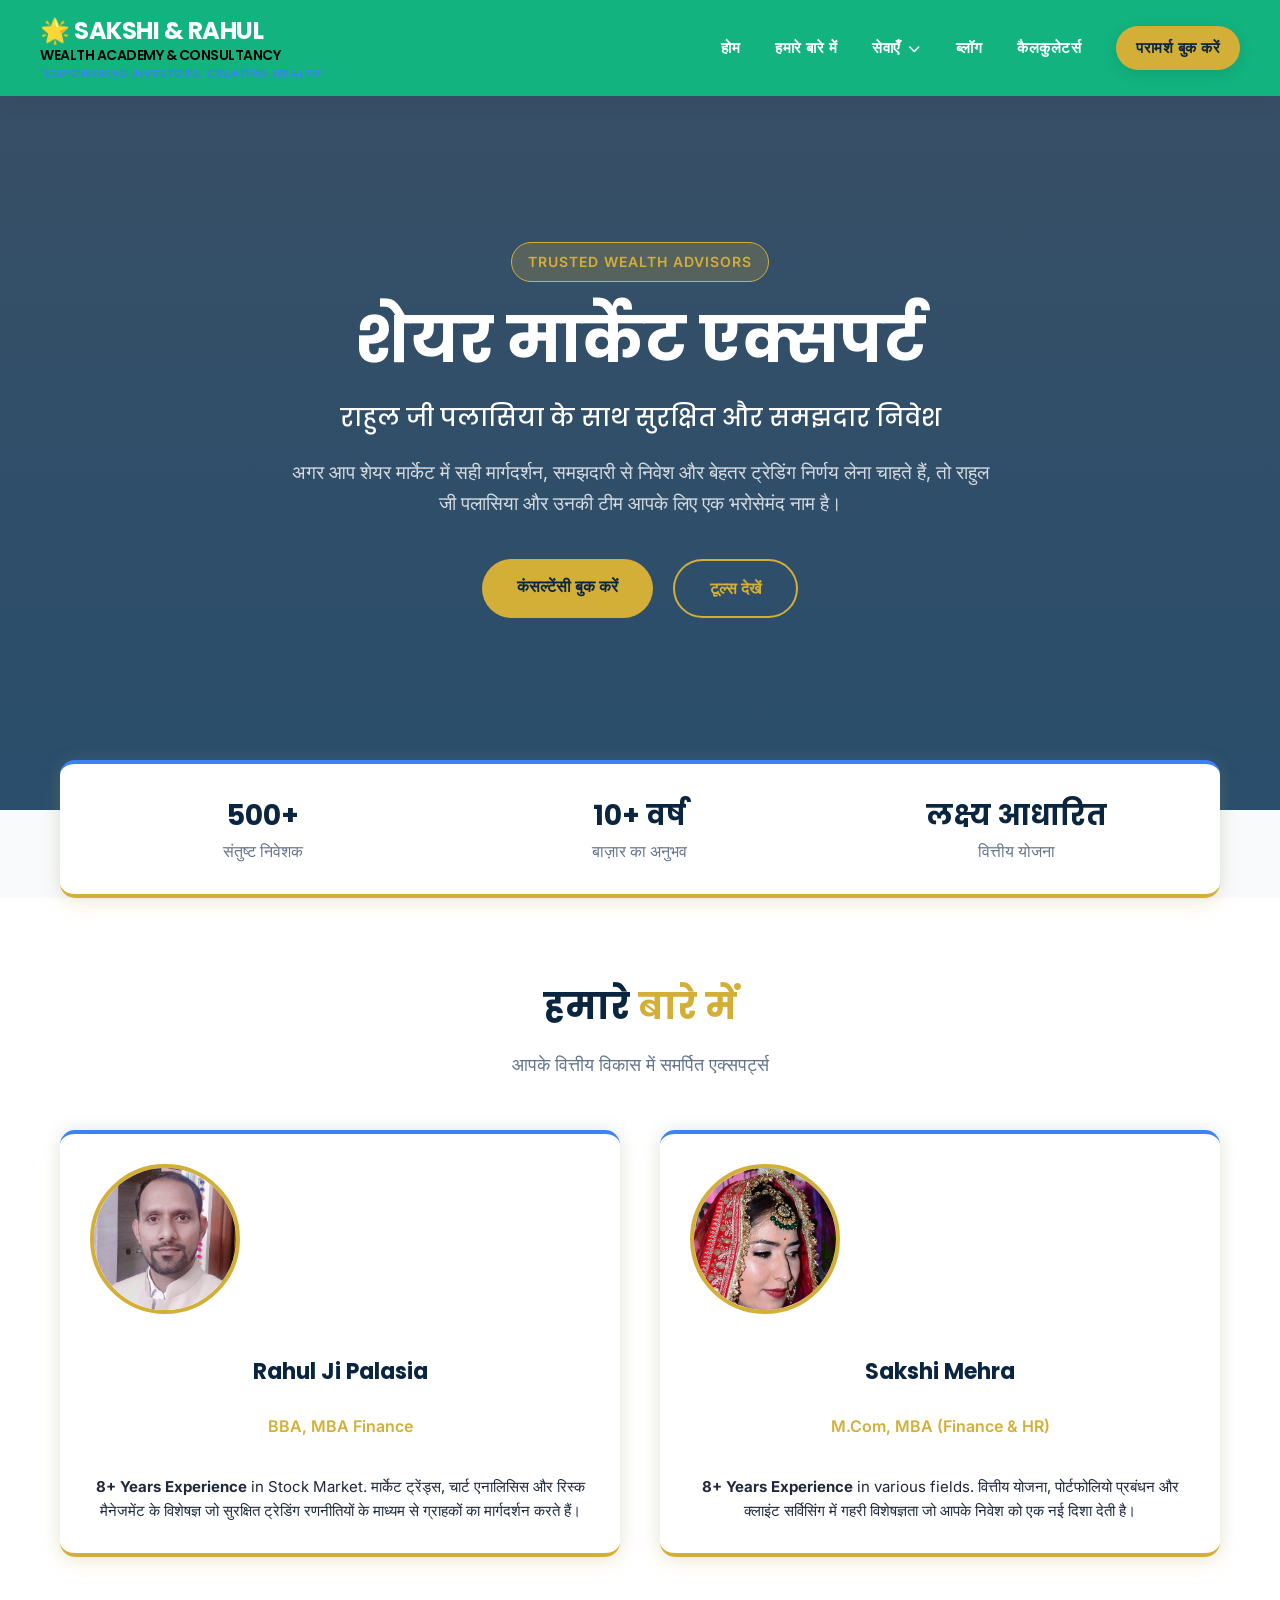
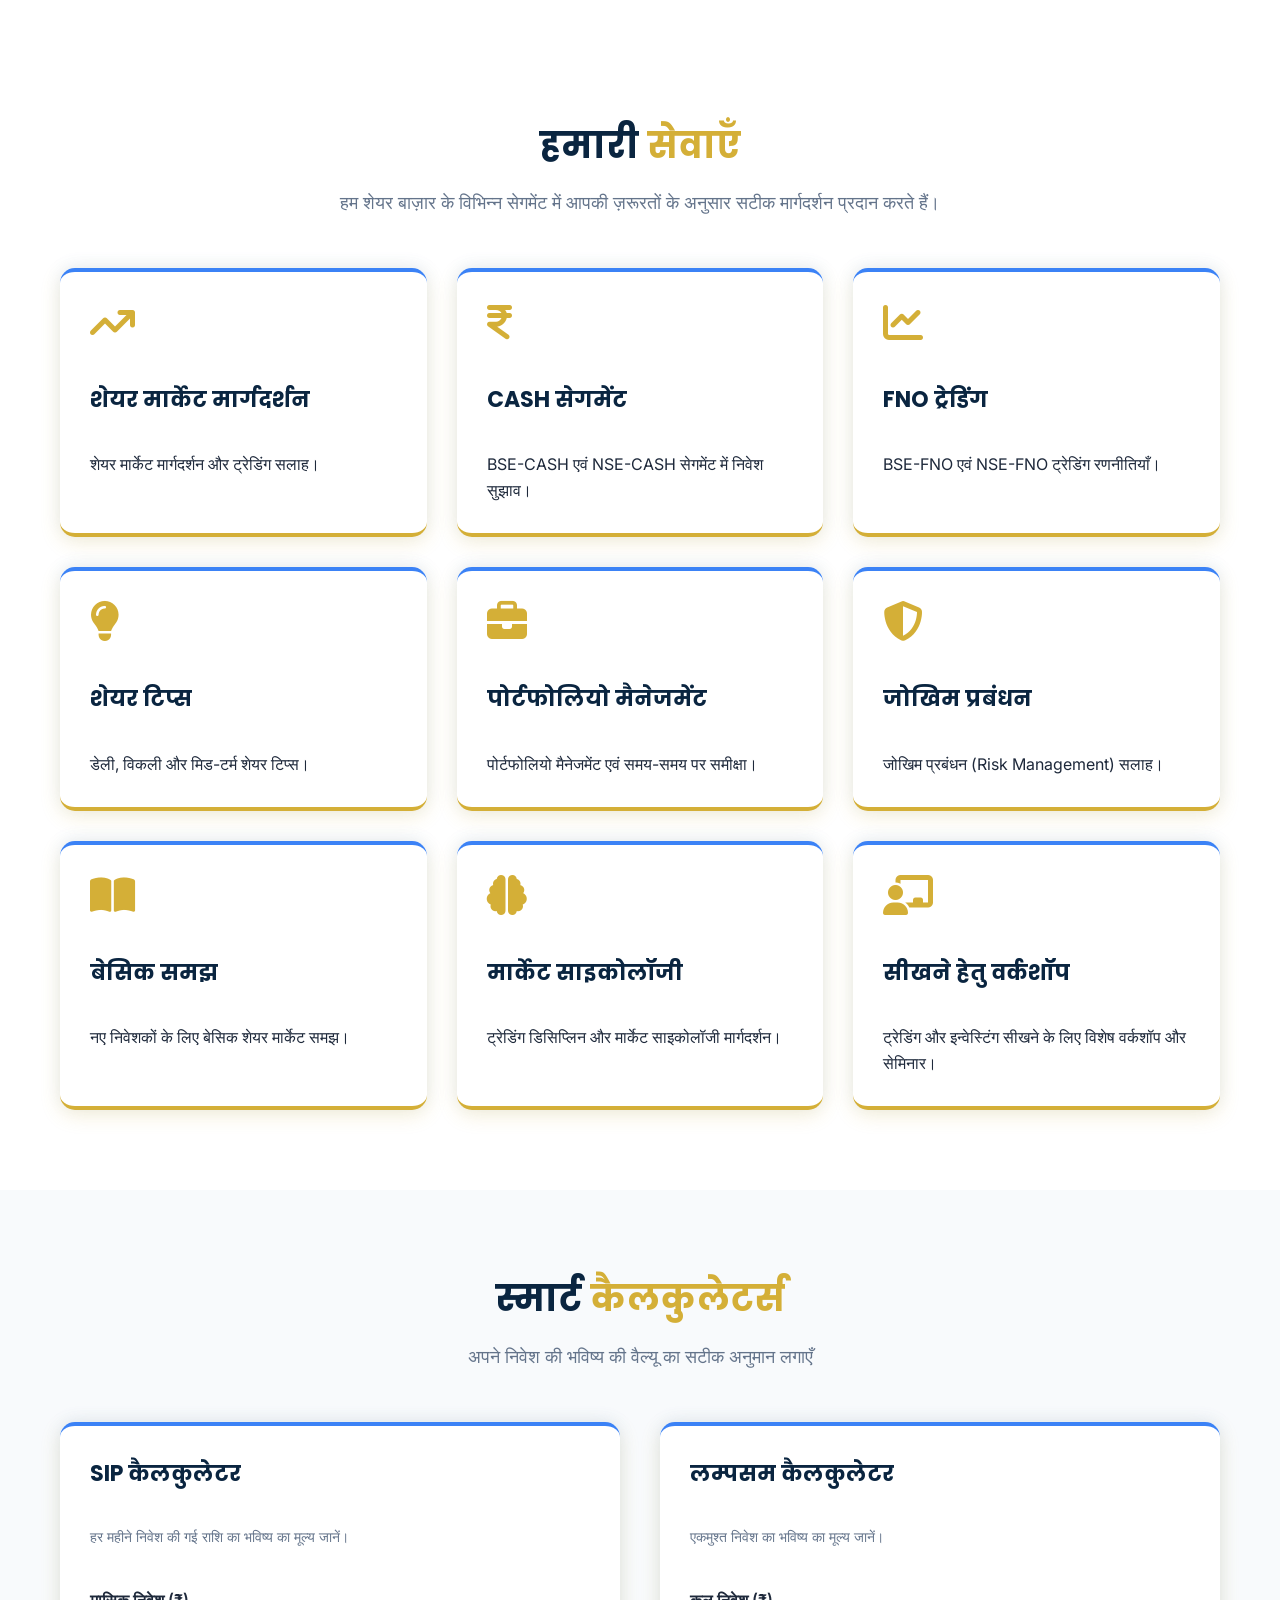
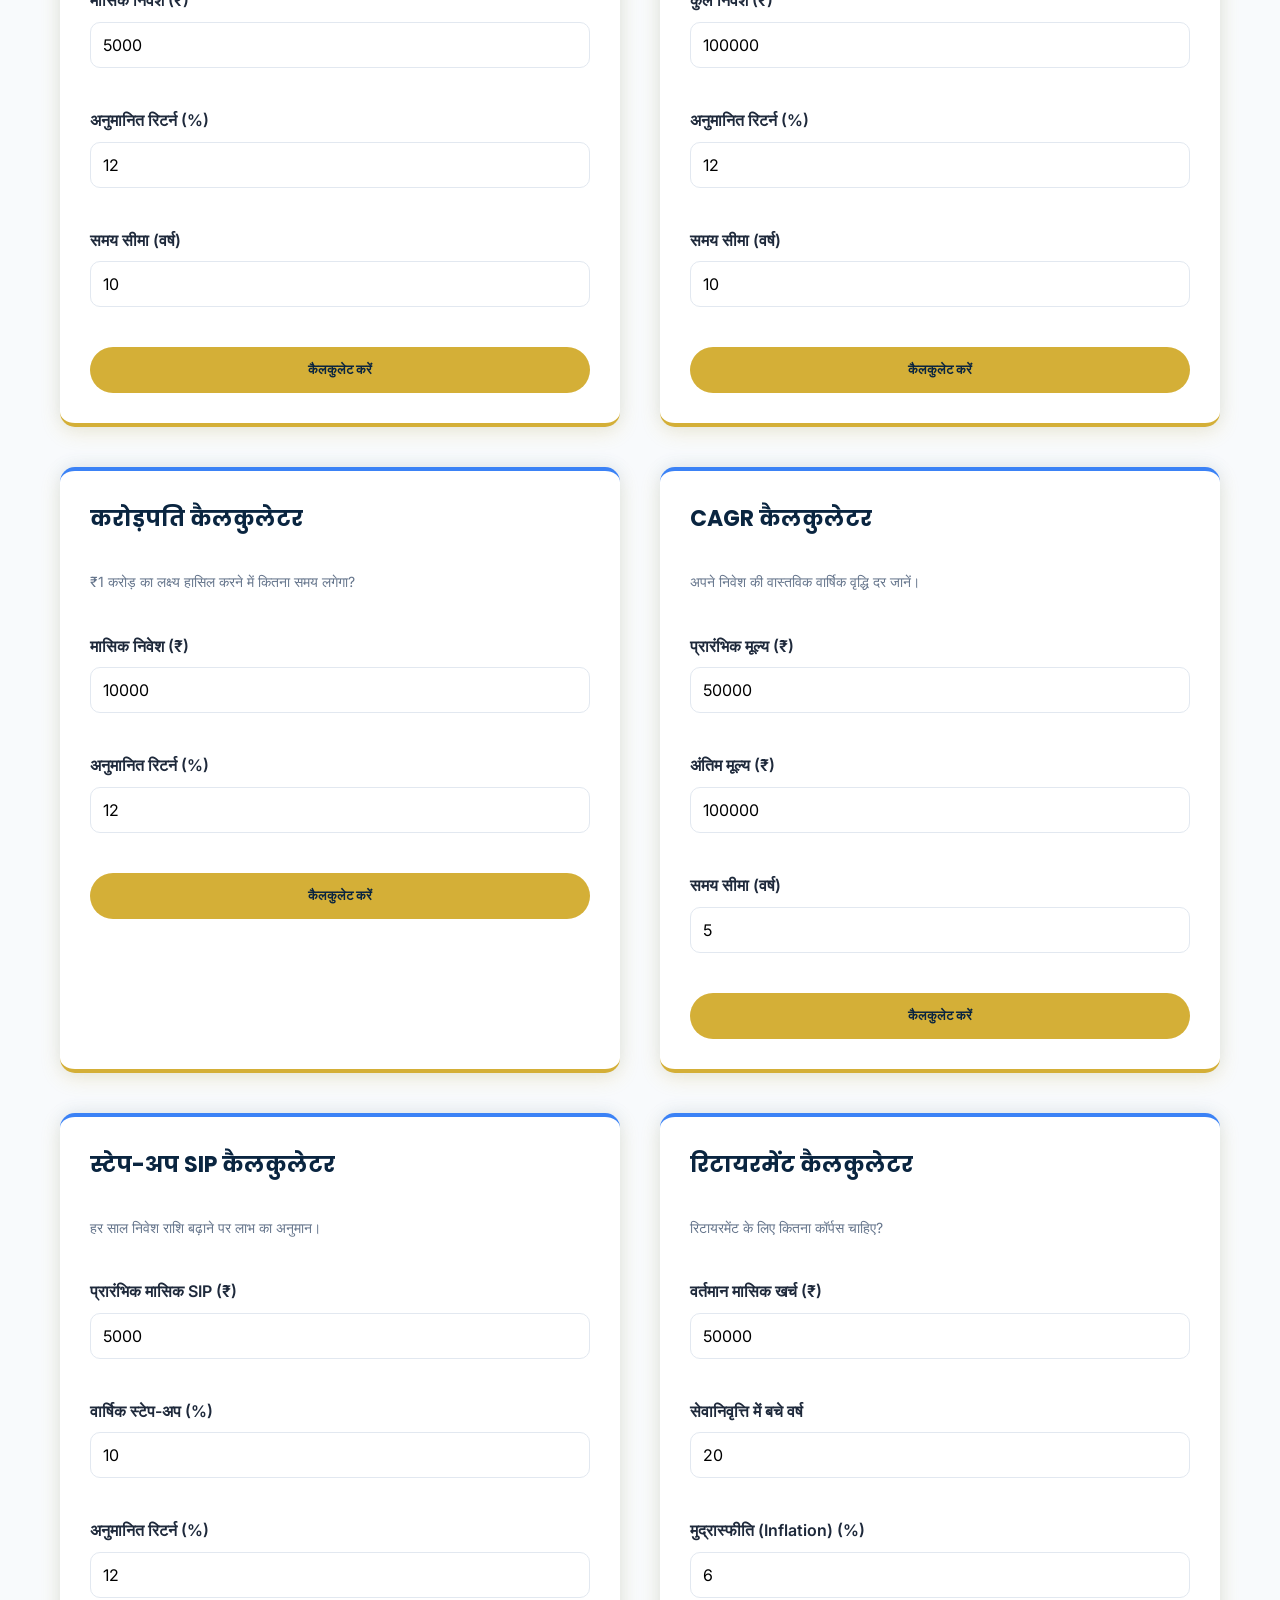
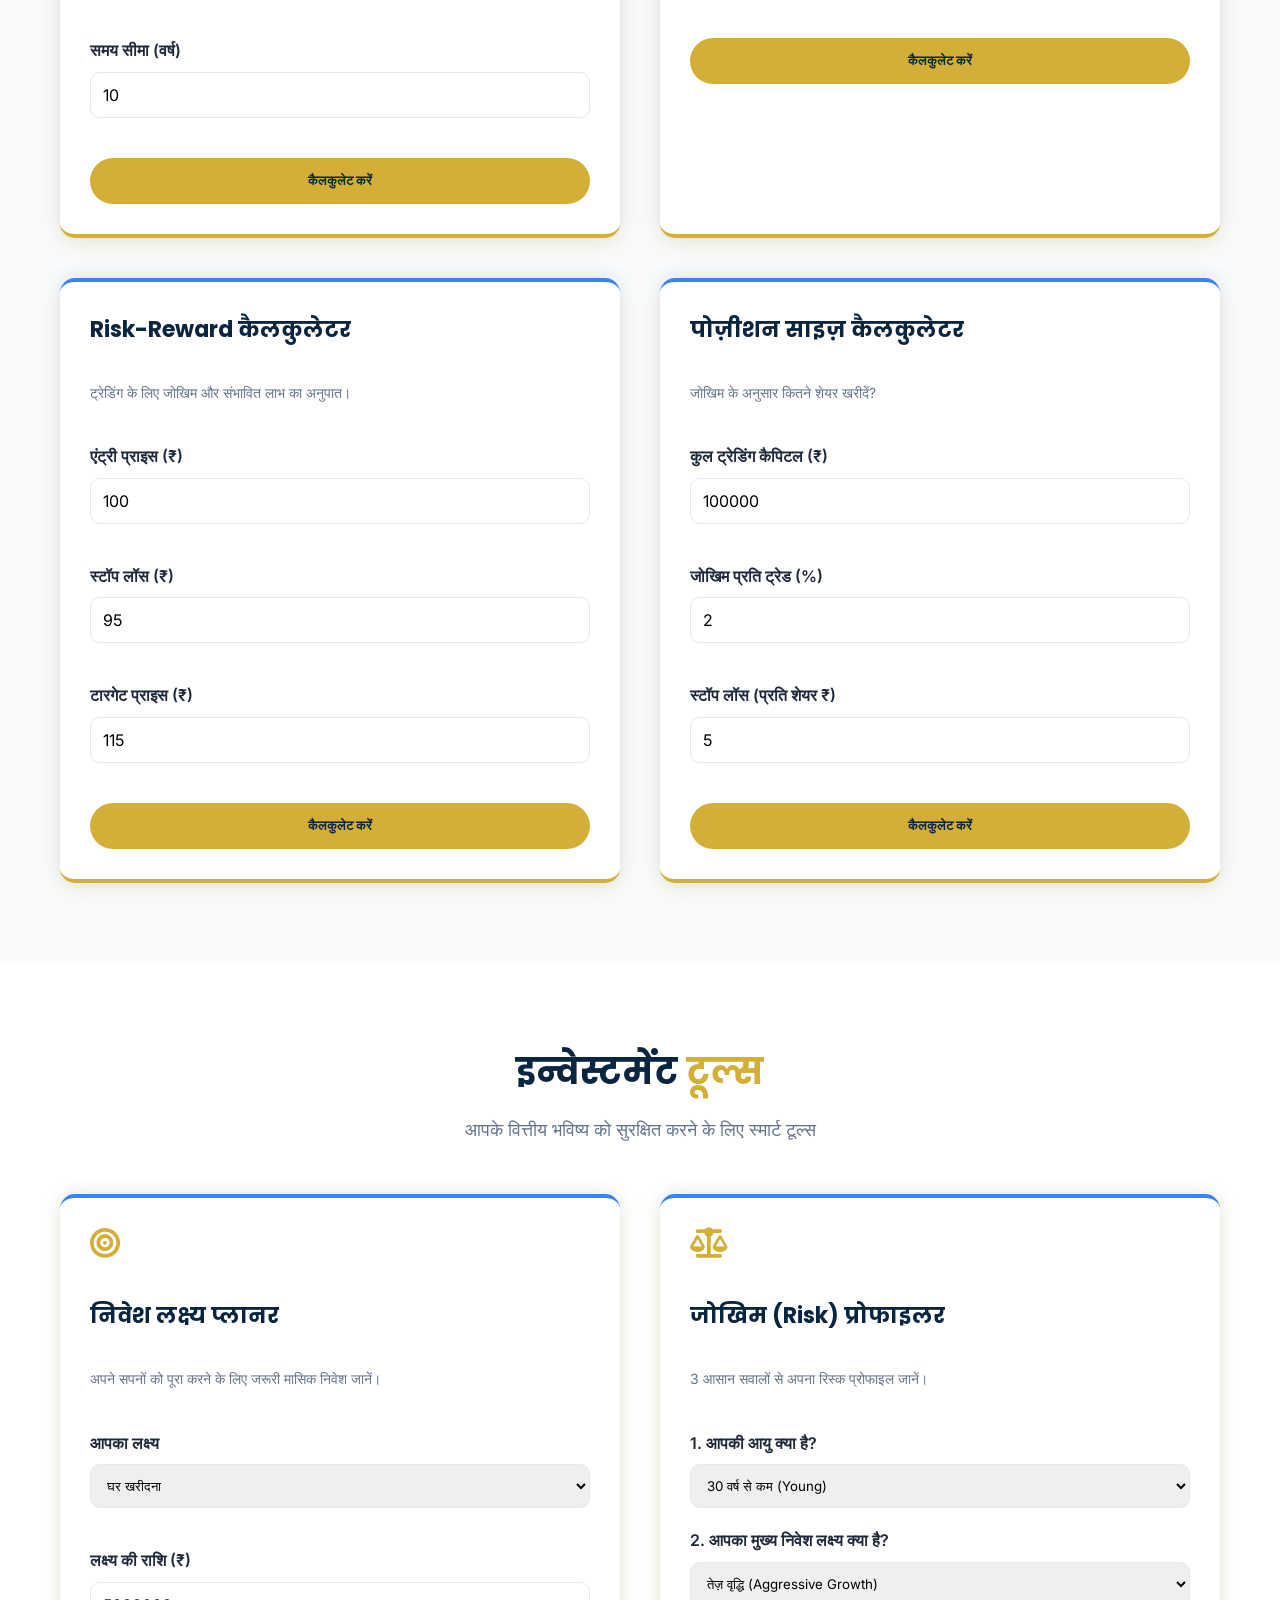
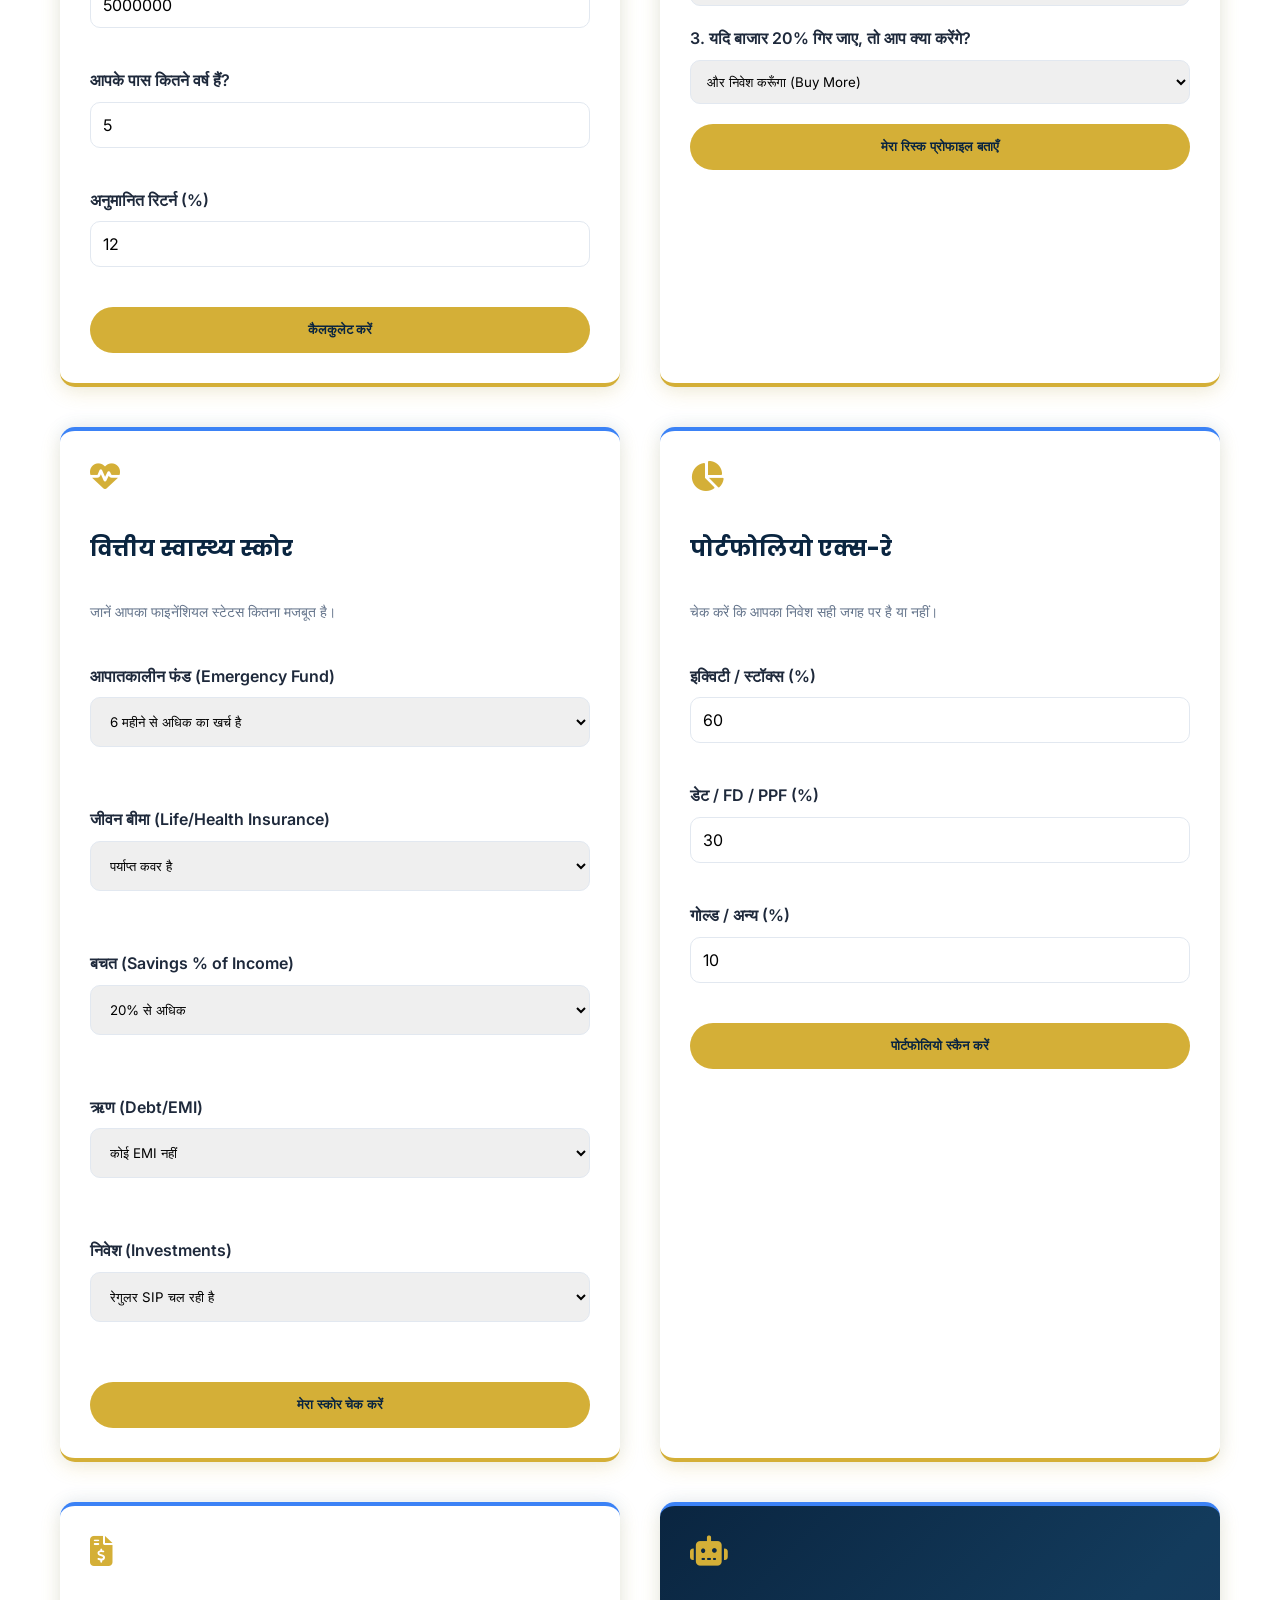
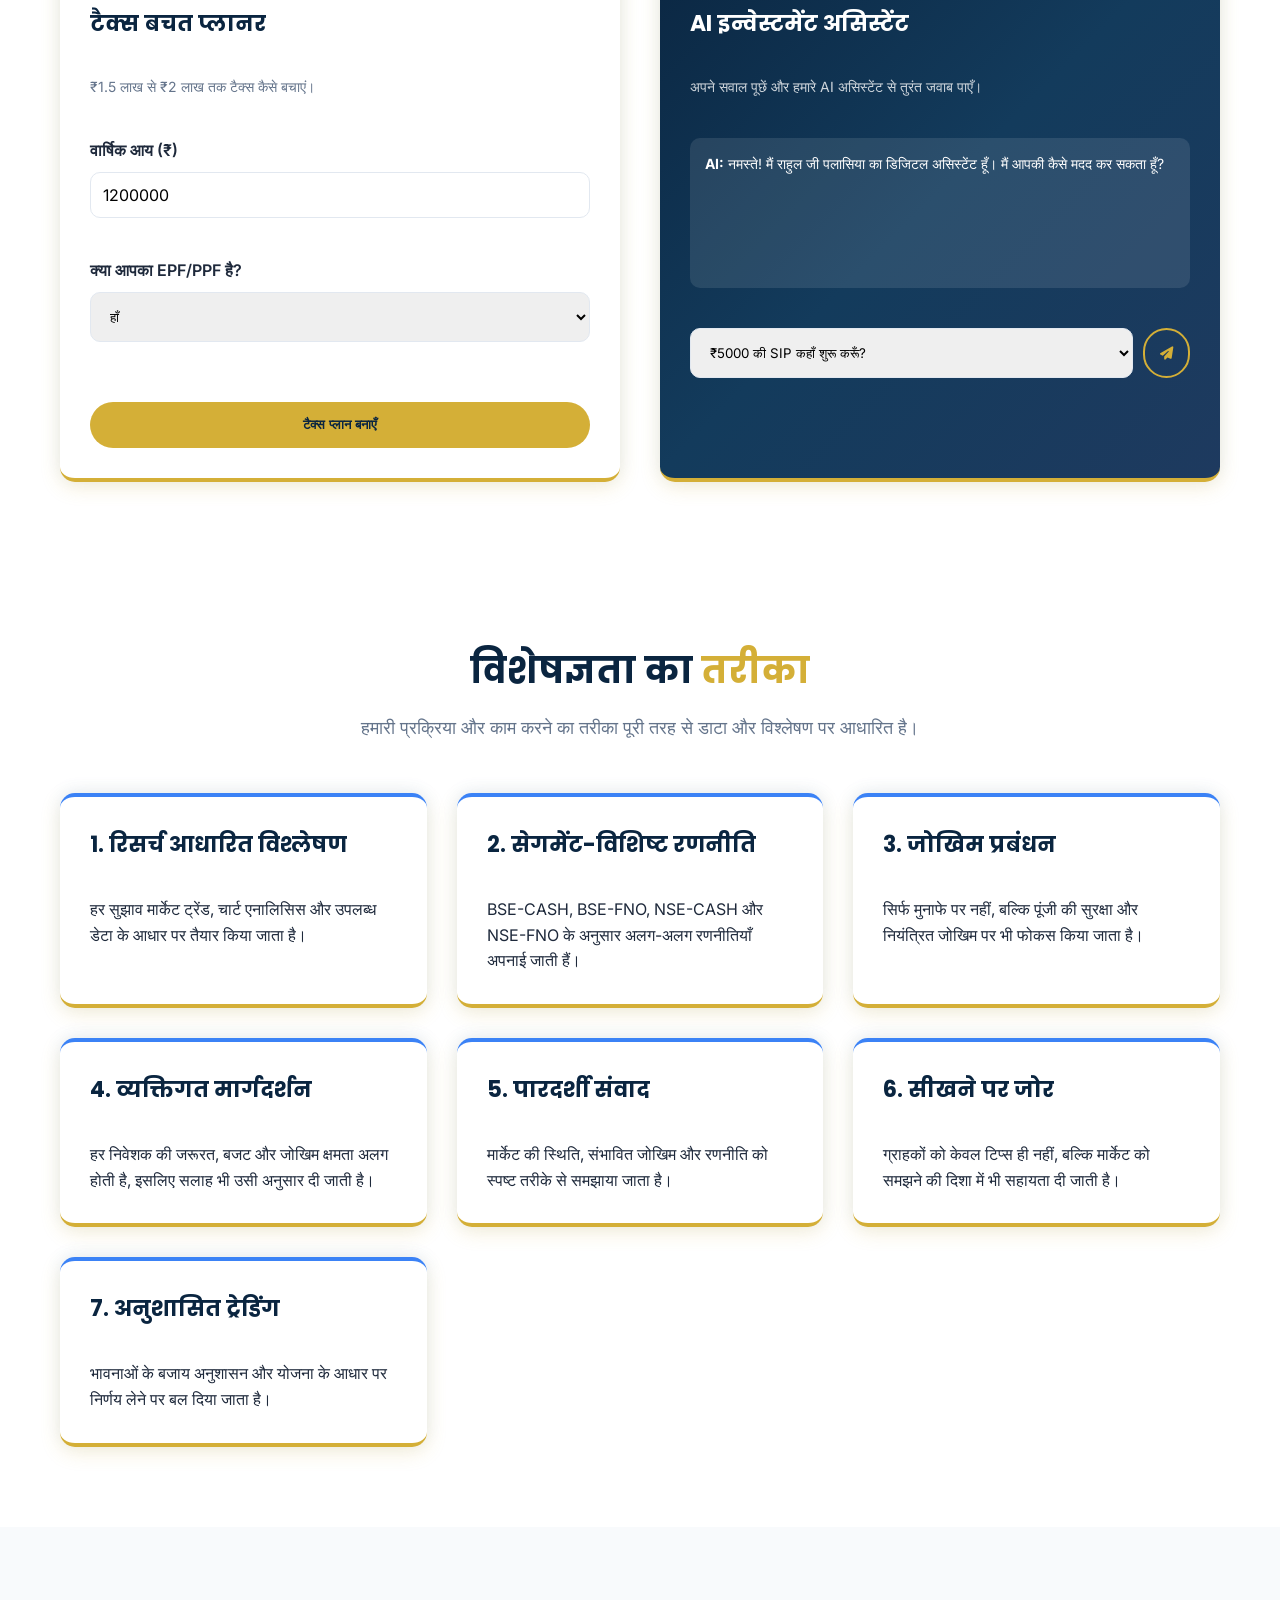
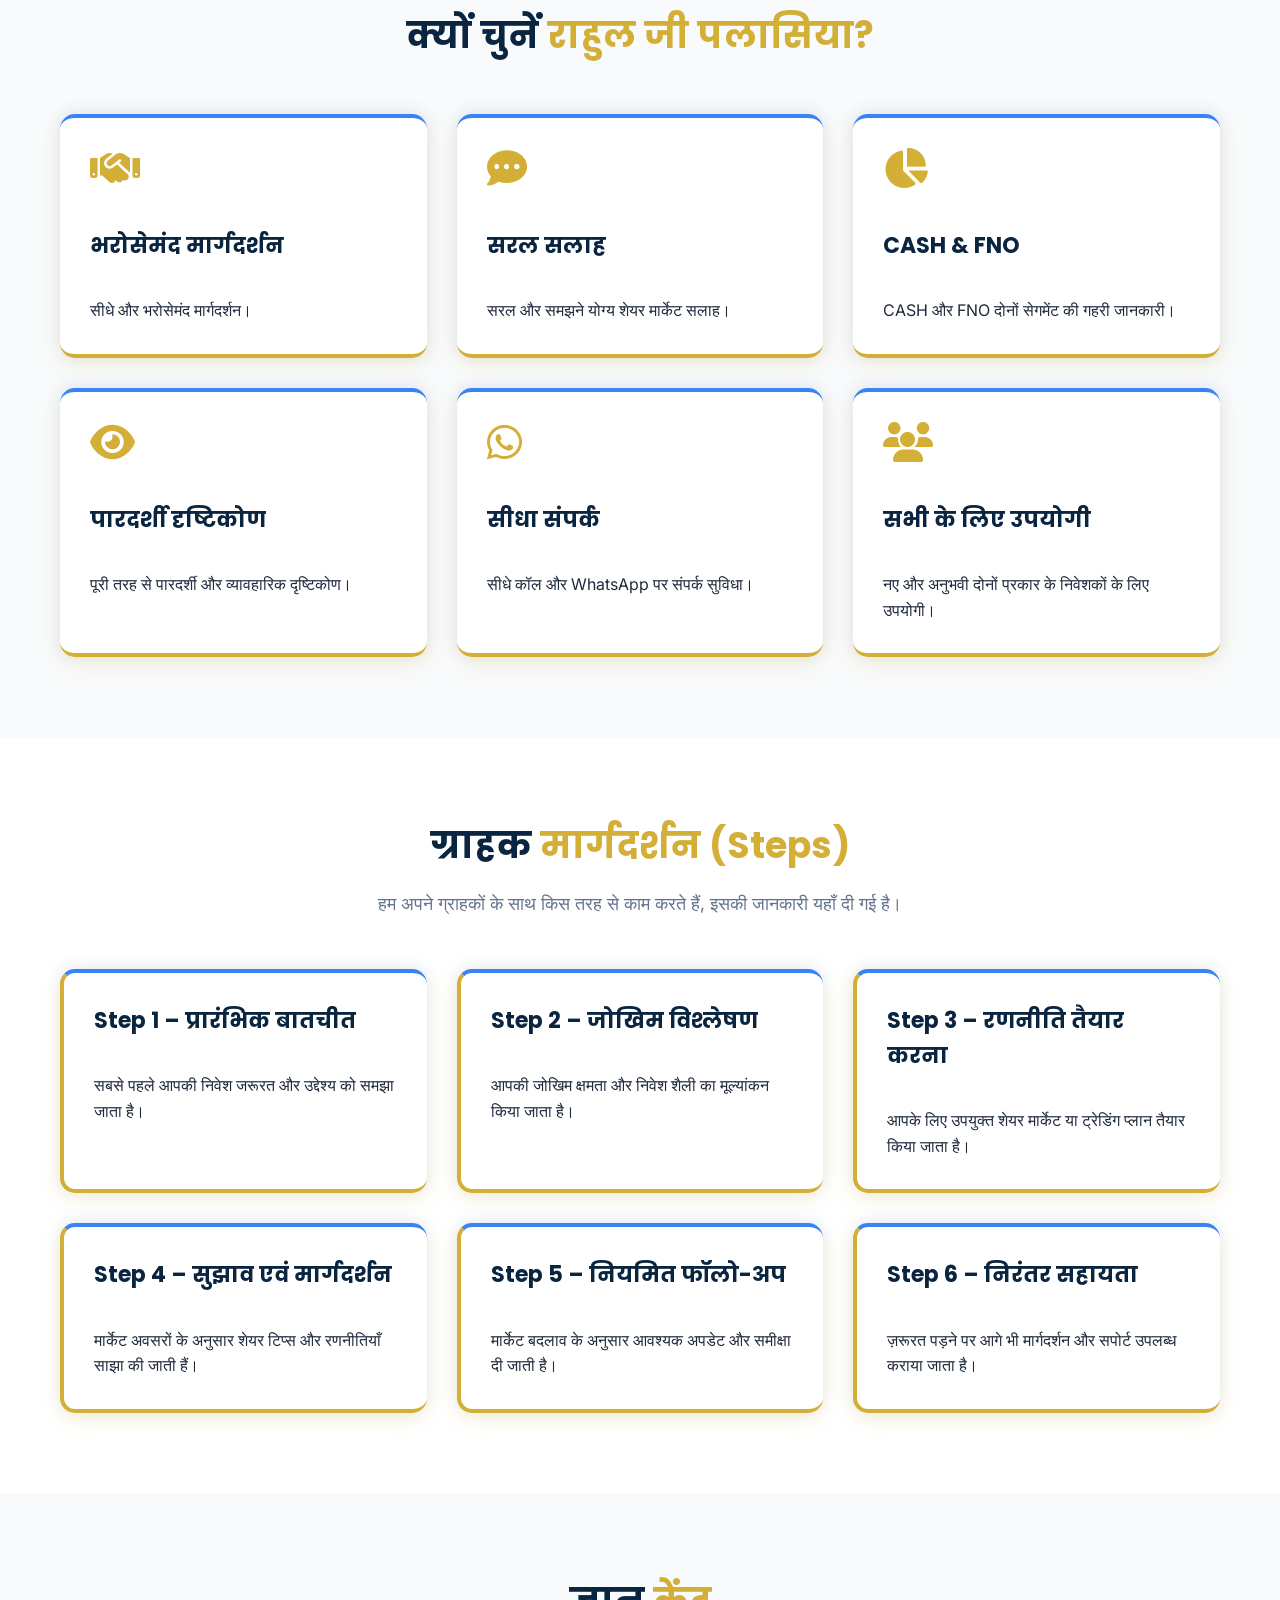
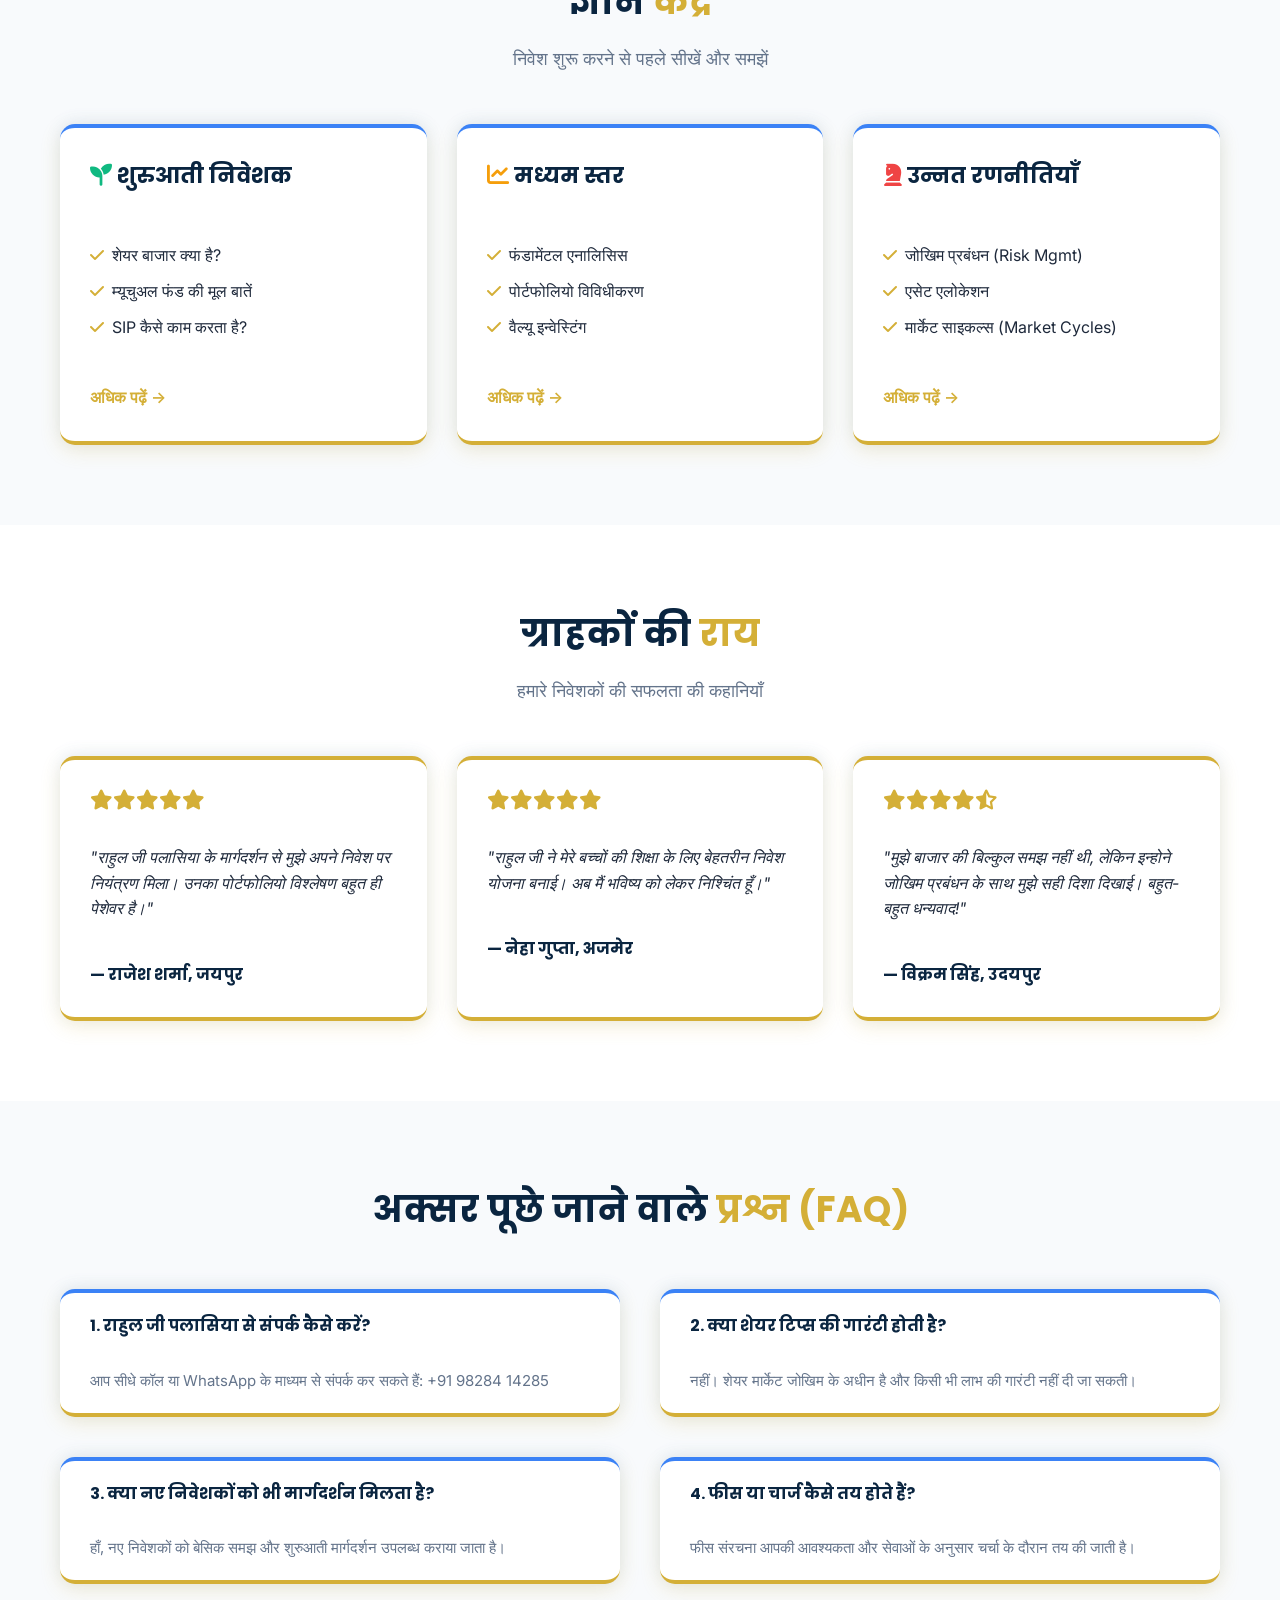
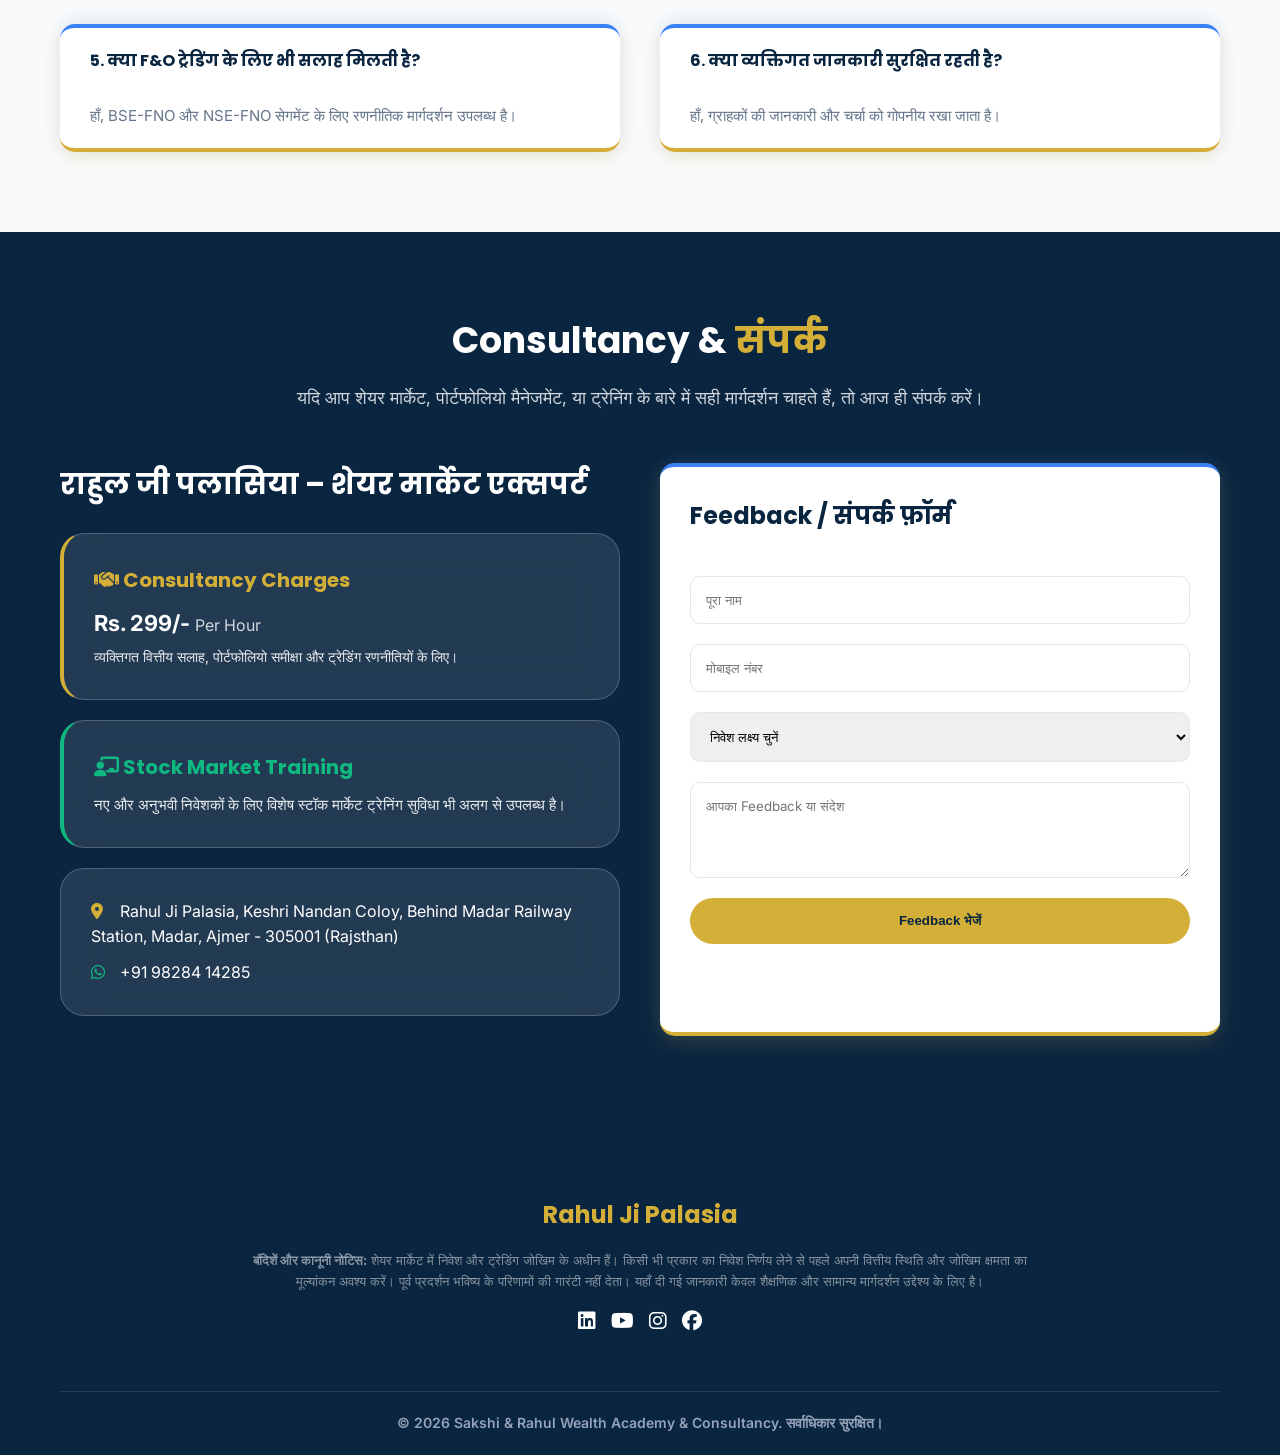
==== index.html @ f093c016 "Add files via upload" ====
<head>
    <meta charset="UTF-8">
    <meta name="viewport" content="width=device-width, initial-scale=1.0">
    <title>🌟 Sakshi & Rahul Wealth Academy & Consultancy</title>
    <meta name="description" content="शेयर मार्केट, पोर्टफोलियो मैनेजमेंट, जोखिम प्रबंधन और ट्रेडिंग रणनीतियों के विशेषज्ञ।">
    <link rel="preconnect" href="https://fonts.googleapis.com">
    <link rel="preconnect" href="https://fonts.gstatic.com" crossorigin>
    <link href="https://fonts.googleapis.com/css2?family=Poppins:wght@400;500;600;700;800&family=Inter:wght@400;500;600&display=swap" rel="stylesheet">
    <link rel="stylesheet" href="style.css">
    <link rel="stylesheet" href="https://cdnjs.cloudflare.com/ajax/libs/font-awesome/6.4.0/css/all.min.css">
</head>
<body>

    <!-- Header -->
    <header>
        <div class="logo" style="line-height: 1.3;">
            <div style="font-size: 24px; font-weight: 700; color: var(--white);">🌟 Sakshi & Rahul</div>
            <div style="font-size: 14px; color: #000000; font-weight: 600;">Wealth Academy & Consultancy</div>
            <div style="font-size: 11px; color: var(--accent-blue); letter-spacing: 0.8px; margin-top: 2px; font-style: italic; font-weight: 600;">"Empowering Investors, Creating Wealth"</div>
        </div>
        <nav>
            <ul>
                <li><a href="#home">होम</a></li>
                <li><a href="index.html#about">हमारे बारे में</a></li>
                <li class="dropdown">
                    <a href="#services">सेवाएँ <i class="fa-solid fa-chevron-down" style="font-size: 12px; margin-left: 3px;"></i></a>
                    <div class="dropdown-content">
                        <a href="consultancy.html"><i class="fa-solid fa-handshake" style="margin-right: 8px;"></i> Consultancy Charges</a>
                        <a href="training.html"><i class="fa-solid fa-chalkboard-user" style="margin-right: 8px;"></i> Stock Market Training</a>
                    </div>
                </li>
                <li><a href="blog.html">ब्लॉग</a></li>
                <li><a href="#calculators">कैलकुलेटर्स</a></li>
                <li><a href="#contact" class="btn-primary" style="padding: 10px 20px; box-shadow: 0 4px 15px rgba(0, 0, 0, 0.1);">परामर्श बुक करें</a></li>
            </ul>
        </nav>
    </header>

    <!-- Section 1: Hero Banner -->
    <section id="home" class="hero" style="background: linear-gradient(rgba(10, 37, 64, 0.8), rgba(19, 59, 92, 0.9)), url('https://images.openai.com/static-rsc-4/JK_UJgGkW7LgPzMBNQWmCYzsvggaPqKtrziyjy9J2wDDkwgeFl8bQB94dTKk6qPC0rZwvhwX0-_sL-3J9R3w-BTeG_q8fA3XKi730LpwosErqza1DB88AdURjoHZDPpPzTTjIKdFmhEKB77KEu_pU-YI8CVJFm4EehJu6-NG2YB28AzMzq4kPrQ5U7aYaPKR?purpose=fullsize') center/cover;">
        <div class="hero-content">
            <span class="badge">Trusted Wealth Advisors</span>
            <h1>शेयर मार्केट <span>एक्सपर्ट</span></h1>
            <h2 style="color: var(--white); margin-bottom: 20px; font-weight: 500;">राहुल जी पलासिया के साथ सुरक्षित और समझदार निवेश</h2>
            <p>अगर आप शेयर मार्केट में सही मार्गदर्शन, समझदारी से निवेश और बेहतर ट्रेडिंग निर्णय लेना चाहते हैं, तो राहुल जी पलासिया और उनकी टीम आपके लिए एक भरोसेमंद नाम है।</p>
            <div class="buttons">
                <a href="consultancy.html" class="btn-primary">कंसल्टेंसी बुक करें</a>
                <a href="#calculators" class="btn-secondary">टूल्स देखें</a>
            </div>
        </div>
    </section>

    <!-- Section 2: Trust Indicators -->
    <div class="container">
        <div class="trust-indicators">
            <div class="grid-3">
                <div class="trust-item">
                    <h3>500+</h3>
                    <p>संतुष्ट निवेशक</p>
                </div>
                <div class="trust-item">
                    <h3>10+ वर्ष</h3>
                    <p>बाज़ार का अनुभव</p>
                </div>
                <div class="trust-item">
                    <h3>लक्ष्य आधारित</h3>
                    <p>वित्तीय योजना</p>
                </div>
            </div>
        </div>
    </div>

    <!-- Section: About Us -->
    <section id="about" class="section section-bg">
        <div class="container">
            <div class="section-header">
                <h2>हमारे <span>बारे में</span></h2>
                <p>आपके वित्तीय विकास में समर्पित एक्सपर्ट्स</p>
            </div>
            <div class="grid-2">
                <div class="tool-card" style="text-align: center;">
                    <img src="assets/Rahul-Ji-Palasia.jpeg" alt="Rahul Ji Palasia" style="width: 150px; height: 150px; border-radius: 50%; object-fit: cover; object-position: top; margin-bottom: 20px; border: 4px solid var(--secondary);">
                    <h3 style="color: var(--primary); margin-bottom: 5px;">Rahul Ji Palasia</h3>
                    <p style="color: var(--secondary); margin-bottom: 15px; font-weight: 600;">BBA, MBA Finance</p>
                    <p style="color: var(--text-dark); font-size: 15px; line-height: 1.6;"><strong>8+ Years Experience</strong> in Stock Market. मार्केट ट्रेंड्स, चार्ट एनालिसिस और रिस्क मैनेजमेंट के विशेषज्ञ जो सुरक्षित ट्रेडिंग रणनीतियों के माध्यम से ग्राहकों का मार्गदर्शन करते हैं।</p>
                </div>
                <div class="tool-card" style="text-align: center;">
                    <img src="assets/Sakshi.JPG" alt="Sakshi Mehra" style="width: 150px; height: 150px; border-radius: 50%; object-fit: cover; object-position: top; margin-bottom: 20px; border: 4px solid var(--secondary);">
                    <h3 style="color: var(--primary); margin-bottom: 5px;">Sakshi Mehra</h3>
                    <p style="color: var(--secondary); margin-bottom: 15px; font-weight: 600;">M.Com, MBA (Finance & HR)</p>
                    <p style="color: var(--text-dark); font-size: 15px; line-height: 1.6;"><strong>8+ Years Experience</strong> in various fields. वित्तीय योजना, पोर्टफोलियो प्रबंधन और क्लाइंट सर्विसिंग में गहरी विशेषज्ञता जो आपके निवेश को एक नई दिशा देती है।</p>
                </div>
            </div>
        </div>
    </section>

    <!-- Section 3: Services -->
    <section id="services" class="section section-bg">
        <div class="container">
            <div class="section-header">
                <h2>हमारी <span>सेवाएँ</span></h2>
                <p>हम शेयर बाज़ार के विभिन्न सेगमेंट में आपकी ज़रूरतों के अनुसार सटीक मार्गदर्शन प्रदान करते हैं।</p>
            </div>
            <div class="grid-3">
                <div class="tool-card">
                    <div class="card-icon"><i class="fa-solid fa-arrow-trend-up"></i></div>
                    <h3>शेयर मार्केट मार्गदर्शन</h3>
                    <p>शेयर मार्केट मार्गदर्शन और ट्रेडिंग सलाह।</p>
                </div>
                <div class="tool-card">
                    <div class="card-icon"><i class="fa-solid fa-indian-rupee-sign"></i></div>
                    <h3>CASH सेगमेंट</h3>
                    <p>BSE-CASH एवं NSE-CASH सेगमेंट में निवेश सुझाव।</p>
                </div>
                <div class="tool-card">
                    <div class="card-icon"><i class="fa-solid fa-chart-line"></i></div>
                    <h3>FNO ट्रेडिंग</h3>
                    <p>BSE-FNO एवं NSE-FNO ट्रेडिंग रणनीतियाँ।</p>
                </div>
                <div class="tool-card">
                    <div class="card-icon"><i class="fa-solid fa-lightbulb"></i></div>
                    <h3>शेयर टिप्स</h3>
                    <p>डेली, विकली और मिड-टर्म शेयर टिप्स।</p>
                </div>
                <div class="tool-card">
                    <div class="card-icon"><i class="fa-solid fa-briefcase"></i></div>
                    <h3>पोर्टफोलियो मैनेजमेंट</h3>
                    <p>पोर्टफोलियो मैनेजमेंट एवं समय-समय पर समीक्षा।</p>
                </div>
                <div class="tool-card">
                    <div class="card-icon"><i class="fa-solid fa-shield-halved"></i></div>
                    <h3>जोखिम प्रबंधन</h3>
                    <p>जोखिम प्रबंधन (Risk Management) सलाह।</p>
                </div>
                <div class="tool-card">
                    <div class="card-icon"><i class="fa-solid fa-book-open"></i></div>
                    <h3>बेसिक समझ</h3>
                    <p>नए निवेशकों के लिए बेसिक शेयर मार्केट समझ।</p>
                </div>
                <div class="tool-card">
                    <div class="card-icon"><i class="fa-solid fa-brain"></i></div>
                    <h3>मार्केट साइकोलॉजी</h3>
                    <p>ट्रेडिंग डिसिप्लिन और मार्केट साइकोलॉजी मार्गदर्शन।</p>
                </div>
                <div class="tool-card">
                    <div class="card-icon"><i class="fa-solid fa-chalkboard-user"></i></div>
                    <h3>सीखने हेतु वर्कशॉप</h3>
                    <p>ट्रेडिंग और इन्वेस्टिंग सीखने के लिए विशेष वर्कशॉप और सेमिनार।</p>
                </div>
            </div>
        </div>
    </section>

    <!-- Section 4 & 5: Smart Calculators -->
    <section id="calculators" class="section" style="background-color: var(--background);">
        <div class="container">
            <div class="section-header">
                <h2>स्मार्ट <span>कैलकुलेटर्स</span></h2>
                <p>अपने निवेश की भविष्य की वैल्यू का सटीक अनुमान लगाएँ</p>
            </div>
            <div class="grid-2">
                <!-- SIP Calculator -->
                <div class="tool-card">
                    <h3>SIP कैलकुलेटर</h3>
                    <p style="color: var(--text-light); margin-bottom: 20px; font-size: 14px;">हर महीने निवेश की गई राशि का भविष्य का मूल्य जानें।</p>
                    <div class="input-group">
                        <label>मासिक निवेश (₹)</label>
                        <input type="number" id="sipAmount" value="5000">
                    </div>
                    <div class="input-group">
                        <label>अनुमानित रिटर्न (%)</label>
                        <input type="number" id="sipReturn" value="12">
                    </div>
                    <div class="input-group">
                        <label>समय सीमा (वर्ष)</label>
                        <input type="number" id="sipYears" value="10">
                    </div>
                    <button class="btn-primary" onclick="calculateSIP()" style="width: 100%;">कैलकुलेट करें</button>
                    
                    <div class="result-box" id="sipResult" style="display: none;">
                        <h4>कुल निवेश मूल्य</h4>
                        <div class="amount" id="sipTotalValue">₹0</div>
                        <p style="margin-top: 10px; font-size: 14px;">आपका निवेश: <span id="sipInvestedAmount">₹0</span></p>
                        <p style="font-size: 14px;">अनुमानित लाभ: <span id="sipEstReturns">₹0</span></p>
                    </div>
                </div>

                <!-- Lumpsum Calculator -->
                <div class="tool-card">
                    <h3>लम्पसम कैलकुलेटर</h3>
                    <p style="color: var(--text-light); margin-bottom: 20px; font-size: 14px;">एकमुश्त निवेश का भविष्य का मूल्य जानें।</p>
                    <div class="input-group">
                        <label>कुल निवेश (₹)</label>
                        <input type="number" id="lumpAmount" value="100000">
                    </div>
                    <div class="input-group">
                        <label>अनुमानित रिटर्न (%)</label>
                        <input type="number" id="lumpReturn" value="12">
                    </div>
                    <div class="input-group">
                        <label>समय सीमा (वर्ष)</label>
                        <input type="number" id="lumpYears" value="10">
                    </div>
                    <button class="btn-primary" onclick="calculateLumpsum()" style="width: 100%;">कैलकुलेट करें</button>
                    
                    <div class="result-box" id="lumpResult" style="display: none;">
                        <h4>कुल निवेश मूल्य</h4>
                        <div class="amount" id="lumpTotalValue">₹0</div>
                        <p style="margin-top: 10px; font-size: 14px;">अनुमानित लाभ: <span id="lumpEstReturns">₹0</span></p>
                    </div>
                </div>

                <!-- Crorepati Calculator -->
                <div class="tool-card">
                    <h3>करोड़पति कैलकुलेटर</h3>
                    <p style="color: var(--text-light); margin-bottom: 20px; font-size: 14px;">₹1 करोड़ का लक्ष्य हासिल करने में कितना समय लगेगा?</p>
                    <div class="input-group">
                        <label>मासिक निवेश (₹)</label>
                        <input type="number" id="croreAmount" value="10000">
                    </div>
                    <div class="input-group">
                        <label>अनुमानित रिटर्न (%)</label>
                        <input type="number" id="croreReturn" value="12">
                    </div>
                    <button class="btn-primary" onclick="calculateCrorepati()" style="width: 100%;">कैलकुलेट करें</button>
                    
                    <div class="result-box" id="croreResult" style="display: none;">
                        <h4>₹1 करोड़ बनने में लगने वाला समय</h4>
                        <div class="amount" id="croreYears">0 वर्ष</div>
                    </div>
                </div>

                <!-- CAGR Calculator -->
                <div class="tool-card">
                    <h3>CAGR कैलकुलेटर</h3>
                    <p style="color: var(--text-light); margin-bottom: 20px; font-size: 14px;">अपने निवेश की वास्तविक वार्षिक वृद्धि दर जानें।</p>
                    <div class="input-group">
                        <label>प्रारंभिक मूल्य (₹)</label>
                        <input type="number" id="cagrStart" value="50000">
                    </div>
                    <div class="input-group">
                        <label>अंतिम मूल्य (₹)</label>
                        <input type="number" id="cagrEnd" value="100000">
                    </div>
                    <div class="input-group">
                        <label>समय सीमा (वर्ष)</label>
                        <input type="number" id="cagrYears" value="5">
                    </div>
                    <button class="btn-primary" onclick="calculateCAGR()" style="width: 100%;">कैलकुलेट करें</button>
                    
                    <div class="result-box" id="cagrResult" style="display: none;">
                        <h4>वार्षिक वृद्धि दर (CAGR)</h4>
                        <div class="amount" id="cagrValue">0%</div>
                    </div>
                </div>

                <!-- Step-Up SIP Calculator -->
                <div class="tool-card">
                    <h3>स्टेप-अप SIP कैलकुलेटर</h3>
                    <p style="color: var(--text-light); margin-bottom: 20px; font-size: 14px;">हर साल निवेश राशि बढ़ाने पर लाभ का अनुमान।</p>
                    <div class="input-group">
                        <label>प्रारंभिक मासिक SIP (₹)</label>
                        <input type="number" id="stepAmount" value="5000">
                    </div>
                    <div class="input-group">
                        <label>वार्षिक स्टेप-अप (%)</label>
                        <input type="number" id="stepUpRate" value="10">
                    </div>
                    <div class="input-group">
                        <label>अनुमानित रिटर्न (%)</label>
                        <input type="number" id="stepReturn" value="12">
                    </div>
                    <div class="input-group">
                        <label>समय सीमा (वर्ष)</label>
                        <input type="number" id="stepYears" value="10">
                    </div>
                    <button class="btn-primary" onclick="calculateStepUpSIP()" style="width: 100%;">कैलकुलेट करें</button>
                    
                    <div class="result-box" id="stepResult" style="display: none;">
                        <h4>कुल निवेश मूल्य</h4>
                        <div class="amount" id="stepTotalValue">₹0</div>
                    </div>
                </div>

                <!-- Retirement Calculator -->
                <div class="tool-card">
                    <h3>रिटायरमेंट कैलकुलेटर</h3>
                    <p style="color: var(--text-light); margin-bottom: 20px; font-size: 14px;">रिटायरमेंट के लिए कितना कॉर्पस चाहिए?</p>
                    <div class="input-group">
                        <label>वर्तमान मासिक खर्च (₹)</label>
                        <input type="number" id="retireExpense" value="50000">
                    </div>
                    <div class="input-group">
                        <label>सेवानिवृत्ति में बचे वर्ष</label>
                        <input type="number" id="retireYears" value="20">
                    </div>
                    <div class="input-group">
                        <label>मुद्रास्फीति (Inflation) (%)</label>
                        <input type="number" id="retireInflation" value="6">
                    </div>
                    <button class="btn-primary" onclick="calculateRetirement()" style="width: 100%;">कैलकुलेट करें</button>
                    
                    <div class="result-box" id="retireResult" style="display: none;">
                        <h4>आवश्यक रिटायरमेंट कॉर्पस</h4>
                        <div class="amount" id="retireCorpus">₹0</div>
                    </div>
                </div>

                <!-- Risk-Reward Calculator -->
                <div class="tool-card">
                    <h3>Risk-Reward कैलकुलेटर</h3>
                    <p style="color: var(--text-light); margin-bottom: 20px; font-size: 14px;">ट्रेडिंग के लिए जोखिम और संभावित लाभ का अनुपात।</p>
                    <div class="input-group">
                        <label>एंट्री प्राइस (₹)</label>
                        <input type="number" id="rrEntry" value="100">
                    </div>
                    <div class="input-group">
                        <label>स्टॉप लॉस (₹)</label>
                        <input type="number" id="rrStopLoss" value="95">
                    </div>
                    <div class="input-group">
                        <label>टारगेट प्राइस (₹)</label>
                        <input type="number" id="rrTarget" value="115">
                    </div>
                    <button class="btn-primary" onclick="calculateRiskReward()" style="width: 100%;">कैलकुलेट करें</button>
                    
                    <div class="result-box" id="rrResult" style="display: none;">
                        <h4>Risk / Reward अनुपात</h4>
                        <div class="amount" id="rrValue">1 : 0</div>
                    </div>
                </div>

                <!-- Position Size Calculator -->
                <div class="tool-card">
                    <h3>पोज़ीशन साइज़ कैलकुलेटर</h3>
                    <p style="color: var(--text-light); margin-bottom: 20px; font-size: 14px;">जोखिम के अनुसार कितने शेयर खरीदें?</p>
                    <div class="input-group">
                        <label>कुल ट्रेडिंग कैपिटल (₹)</label>
                        <input type="number" id="psCapital" value="100000">
                    </div>
                    <div class="input-group">
                        <label>जोखिम प्रति ट्रेड (%)</label>
                        <input type="number" id="psRiskPct" value="2">
                    </div>
                    <div class="input-group">
                        <label>स्टॉप लॉस (प्रति शेयर ₹)</label>
                        <input type="number" id="psStopLossAmt" value="5">
                    </div>
                    <button class="btn-primary" onclick="calculatePositionSize()" style="width: 100%;">कैलकुलेट करें</button>
                    
                    <div class="result-box" id="psResult" style="display: none;">
                        <h4>खरीदे जाने वाले शेयर</h4>
                        <div class="amount" id="psShares">0 Share(s)</div>
                    </div>
                </div>
            </div>
        </div>
    </section>

    <!-- Section 5: Investment Tools -->
    <section id="tools" class="section section-bg">
        <div class="container">
            <div class="section-header">
                <h2>इन्वेस्टमेंट <span>टूल्स</span></h2>
                <p>आपके वित्तीय भविष्य को सुरक्षित करने के लिए स्मार्ट टूल्स</p>
            </div>
            <div class="grid-2">
                <!-- Goal Planner Tool -->
                <div class="tool-card">
                    <div class="card-icon" style="font-size: 30px;"><i class="fa-solid fa-bullseye"></i></div>
                    <h3>निवेश लक्ष्य प्लानर</h3>
                    <p style="color: var(--text-light); margin-bottom: 20px; font-size: 14px;">अपने सपनों को पूरा करने के लिए जरूरी मासिक निवेश जानें।</p>
                    <div class="input-group">
                        <label>आपका लक्ष्य</label>
                        <select id="goalType" class="form-control" style="margin-bottom:0; padding: 12px; border-radius: 10px;">
                            <option value="house">घर खरीदना</option>
                            <option value="education">बच्चों की शिक्षा</option>
                            <option value="marriage">शादी</option>
                            <option value="retirement">रिटायरमेंट</option>
                        </select>
                    </div>
                    <div class="input-group">
                        <label>लक्ष्य की राशि (₹)</label>
                        <input type="number" id="goalAmount" value="5000000">
                    </div>
                    <div class="input-group">
                        <label>आपके पास कितने वर्ष हैं?</label>
                        <input type="number" id="goalYears" value="5">
                    </div>
                    <div class="input-group">
                        <label>अनुमानित रिटर्न (%)</label>
                        <input type="number" id="goalReturn" value="12">
                    </div>
                    <button class="btn-primary" onclick="calculateGoalPlanner()" style="width: 100%;">कैलकुलेट करें</button>
                    
                    <div class="result-box" id="goalResult" style="display: none;">
                        <h4>आवश्यक मासिक SIP</h4>
                        <div class="amount" id="goalSIPValue">₹0</div>
                    </div>
                </div>

                <!-- Risk Profiler Tool -->
                <div class="tool-card">
                    <div class="card-icon" style="font-size: 30px;"><i class="fa-solid fa-scale-balanced"></i></div>
                    <h3>जोखिम (Risk) प्रोफाइलर</h3>
                    <p style="color: var(--text-light); margin-bottom: 20px; font-size: 14px;">3 आसान सवालों से अपना रिस्क प्रोफाइल जानें।</p>
                    
                    <div id="riskQuestions">
                        <div class="input-group">
                            <label>1. आपकी आयु क्या है?</label>
                            <select id="riskQ1" class="form-control" style="margin-bottom:0; padding: 12px; border-radius: 10px;">
                                <option value="3">30 वर्ष से कम (Young)</option>
                                <option value="2">30 - 50 वर्ष (Middle)</option>
                                <option value="1">50 वर्ष से अधिक (Older)</option>
                            </select>
                        </div>
                        <div class="input-group">
                            <label>2. आपका मुख्य निवेश लक्ष्य क्या है?</label>
                            <select id="riskQ2" class="form-control" style="margin-bottom:0; padding: 12px; border-radius: 10px;">
                                <option value="3">तेज़ वृद्धि (Aggressive Growth)</option>
                                <option value="2">संतुलित वृद्धि (Balanced)</option>
                                <option value="1">पूंजी सुरक्षा (Capital Protection)</option>
                            </select>
                        </div>
                        <div class="input-group">
                            <label>3. यदि बाजार 20% गिर जाए, तो आप क्या करेंगे?</label>
                            <select id="riskQ3" class="form-control" style="margin-bottom:0; padding: 12px; border-radius: 10px;">
                                <option value="3">और निवेश करूँगा (Buy More)</option>
                                <option value="2">कुछ नहीं करूँगा (Hold)</option>
                                <option value="1">सब कुछ बेच दूँगा (Sell)</option>
                            </select>
                        </div>
                        <button class="btn-primary" onclick="calculateRiskProfile()" style="width: 100%;">मेरा रिस्क प्रोफाइल बताएँ</button>
                    </div>

                    <div class="result-box" id="riskResult" style="display: none; padding: 30px;">
                        <h4 style="font-size: 18px; margin-bottom: 10px;">आपकी रिस्क प्रोफाइल:</h4>
                        <div class="amount" id="riskProfileName" style="color: var(--secondary); margin-bottom: 15px;">Moderate Risk</div>
                        <p id="riskProfileDesc" style="font-size: 14px; color: var(--text-dark);">संतुलित निवेश (Balanced) आपके लिए सबसे बेहतर है।</p>
                        <button class="btn-secondary" onclick="document.getElementById('riskResult').style.display='none'; document.getElementById('riskQuestions').style.display='block';" style="margin-top: 20px; font-size: 12px; padding: 8px 16px;">फिर से टेस्ट दें</button>
                    </div>
                </div>

                <!-- Financial Health Score Tool -->
                <div class="tool-card">
                    <div class="card-icon" style="font-size: 30px;"><i class="fa-solid fa-heart-pulse"></i></div>
                    <h3>वित्तीय स्वास्थ्य स्कोर</h3>
                    <p style="color: var(--text-light); margin-bottom: 20px; font-size: 14px;">जानें आपका फाइनेंशियल स्टेटस कितना मजबूत है।</p>
                    <div class="input-group">
                        <label>आपातकालीन फंड (Emergency Fund)</label>
                        <select id="fhQ1" class="form-control">
                            <option value="20">6 महीने से अधिक का खर्च है</option>
                            <option value="10">3 महीने का खर्च है</option>
                            <option value="0">नहीं है</option>
                        </select>
                    </div>
                    <div class="input-group">
                        <label>जीवन बीमा (Life/Health Insurance)</label>
                        <select id="fhQ2" class="form-control">
                            <option value="20">पर्याप्त कवर है</option>
                            <option value="10">कम कवर है</option>
                            <option value="0">कोई बीमा नहीं</option>
                        </select>
                    </div>
                    <div class="input-group">
                        <label>बचत (Savings % of Income)</label>
                        <select id="fhQ3" class="form-control">
                            <option value="20">20% से अधिक</option>
                            <option value="10">10% - 20%</option>
                            <option value="0">10% से कम</option>
                        </select>
                    </div>
                    <div class="input-group">
                        <label>ऋण (Debt/EMI)</label>
                        <select id="fhQ4" class="form-control">
                            <option value="20">कोई EMI नहीं</option>
                            <option value="10">आय का 30% तक</option>
                            <option value="0">आय का 30% से अधिक</option>
                        </select>
                    </div>
                    <div class="input-group">
                        <label>निवेश (Investments)</label>
                        <select id="fhQ5" class="form-control">
                            <option value="20">रेगुलर SIP चल रही है</option>
                            <option value="10">कभी-कभी निवेश करते हैं</option>
                            <option value="0">कोई निवेश नहीं</option>
                        </select>
                    </div>
                    <button class="btn-primary" onclick="calculateHealthScore()" style="width: 100%;">मेरा स्कोर चेक करें</button>
                    
                    <div class="result-box" id="fhResult" style="display: none; text-align: center;">
                        <h4>आपका हेल्थ स्कोर</h4>
                        <div class="amount" id="fhScore" style="font-size: 36px; color: var(--success);">100/100</div>
                        <p id="fhMsg" style="margin-top: 10px; font-size: 14px;">Excellent!</p>
                    </div>
                </div>

                <!-- Portfolio X-Ray Tool -->
                <div class="tool-card">
                    <div class="card-icon" style="font-size: 30px;"><i class="fa-solid fa-chart-pie"></i></div>
                    <h3>पोर्टफोलियो एक्स-रे</h3>
                    <p style="color: var(--text-light); margin-bottom: 20px; font-size: 14px;">चेक करें कि आपका निवेश सही जगह पर है या नहीं।</p>
                    <div class="input-group">
                        <label>इक्विटी / स्टॉक्स (%)</label>
                        <input type="number" id="pxEquity" value="60">
                    </div>
                    <div class="input-group">
                        <label>डेट / FD / PPF (%)</label>
                        <input type="number" id="pxDebt" value="30">
                    </div>
                    <div class="input-group">
                        <label>गोल्ड / अन्य (%)</label>
                        <input type="number" id="pxGold" value="10">
                    </div>
                    <button class="btn-primary" onclick="calculateXRay()" style="width: 100%;">पोर्टफोलियो स्कैन करें</button>
                    
                    <div class="result-box" id="pxResult" style="display: none;">
                        <h4>Diversification स्कोर</h4>
                        <div class="amount" id="pxScore">8/10</div>
                        <p id="pxMsg" style="margin-top: 10px; font-size: 14px;"></p>
                    </div>
                </div>

                <!-- Tax Saving Planner -->
                <div class="tool-card">
                    <div class="card-icon" style="font-size: 30px;"><i class="fa-solid fa-file-invoice-dollar"></i></div>
                    <h3>टैक्स बचत प्लानर</h3>
                    <p style="color: var(--text-light); margin-bottom: 20px; font-size: 14px;">₹1.5 लाख से ₹2 लाख तक टैक्स कैसे बचाएं।</p>
                    <div class="input-group">
                        <label>वार्षिक आय (₹)</label>
                        <input type="number" id="taxIncome" value="1200000">
                    </div>
                    <div class="input-group">
                        <label>क्या आपका EPF/PPF है?</label>
                        <select id="taxEPF" class="form-control">
                            <option value="yes">हाँ</option>
                            <option value="no">नहीं</option>
                        </select>
                    </div>
                    <button class="btn-primary" onclick="calculateTaxPlan()" style="width: 100%;">टैक्स प्लान बनाएँ</button>
                    
                    <div class="result-box" id="taxResult" style="display: none; text-align: left;">
                        <h4>निवेश के सुझाव (Old Regime):</h4>
                        <ul style="margin-top: 10px; padding-left: 20px; font-size: 14px; line-height: 1.6;" id="taxList">
                        </ul>
                    </div>
                </div>

                <!-- AI Investment Assistant -->
                <div class="tool-card" style="background: var(--hero-gradient); color: var(--white);">
                    <div class="card-icon" style="font-size: 30px;"><i class="fa-solid fa-robot" style="color: var(--secondary);"></i></div>
                    <h3 style="color: var(--white);">AI इन्वेस्टमेंट असिस्टेंट</h3>
                    <p style="color: rgba(255,255,255,0.8); margin-bottom: 20px; font-size: 14px;">अपने सवाल पूछें और हमारे AI असिस्टेंट से तुरंत जवाब पाएँ।</p>
                    
                    <div style="background: rgba(255,255,255,0.1); padding: 15px; border-radius: 10px; margin-bottom: 20px; height: 150px; overflow-y: auto;" id="chatBox">
                        <p style="font-size: 14px; margin-bottom: 10px;"><strong>AI:</strong> नमस्ते! मैं राहुल जी पलासिया का डिजिटल असिस्टेंट हूँ। मैं आपकी कैसे मदद कर सकता हूँ?</p>
                    </div>

                    <div style="display: flex; gap: 10px;">
                        <select id="aiQuery" class="form-control" style="margin-bottom:0; flex: 1;">
                            <option value="1">₹5000 की SIP कहाँ शुरू करूँ?</option>
                            <option value="2">सबसे अच्छा म्यूचुअल फंड कौन सा है?</option>
                            <option value="3">मार्केट क्रैश हो रहा है, क्या करूँ?</option>
                            <option value="4">राहुल जी पलासिया से बात करनी है।</option>
                        </select>
                        <button class="btn-secondary" onclick="askAI()" style="padding: 10px 15px;"><i class="fa-solid fa-paper-plane"></i></button>
                    </div>
                </div>
            </div>
        </div>
    </section>

    <!-- Section: Expertise -->
    <section id="expertise" class="section section-bg">
        <div class="container">
            <div class="section-header">
                <h2>विशेषज्ञता का <span>तरीका</span></h2>
                <p>हमारी प्रक्रिया और काम करने का तरीका पूरी तरह से डाटा और विश्लेषण पर आधारित है।</p>
            </div>
            <div class="grid-3">
                <div class="tool-card">
                    <h3 style="color: var(--primary);">1. रिसर्च आधारित विश्लेषण</h3>
                    <p>हर सुझाव मार्केट ट्रेंड, चार्ट एनालिसिस और उपलब्ध डेटा के आधार पर तैयार किया जाता है।</p>
                </div>
                <div class="tool-card">
                    <h3 style="color: var(--primary);">2. सेगमेंट-विशिष्ट रणनीति</h3>
                    <p>BSE-CASH, BSE-FNO, NSE-CASH और NSE-FNO के अनुसार अलग-अलग रणनीतियाँ अपनाई जाती हैं।</p>
                </div>
                <div class="tool-card">
                    <h3 style="color: var(--primary);">3. जोखिम प्रबंधन</h3>
                    <p>सिर्फ मुनाफे पर नहीं, बल्कि पूंजी की सुरक्षा और नियंत्रित जोखिम पर भी फोकस किया जाता है।</p>
                </div>
                <div class="tool-card">
                    <h3 style="color: var(--primary);">4. व्यक्तिगत मार्गदर्शन</h3>
                    <p>हर निवेशक की जरूरत, बजट और जोखिम क्षमता अलग होती है, इसलिए सलाह भी उसी अनुसार दी जाती है।</p>
                </div>
                <div class="tool-card">
                    <h3 style="color: var(--primary);">5. पारदर्शी संवाद</h3>
                    <p>मार्केट की स्थिति, संभावित जोखिम और रणनीति को स्पष्ट तरीके से समझाया जाता है।</p>
                </div>
                <div class="tool-card">
                    <h3 style="color: var(--primary);">6. सीखने पर जोर</h3>
                    <p>ग्राहकों को केवल टिप्स ही नहीं, बल्कि मार्केट को समझने की दिशा में भी सहायता दी जाती है।</p>
                </div>
                <div class="tool-card">
                    <h3 style="color: var(--primary);">7. अनुशासित ट्रेडिंग</h3>
                    <p>भावनाओं के बजाय अनुशासन और योजना के आधार पर निर्णय लेने पर बल दिया जाता है।</p>
                </div>
            </div>
        </div>
    </section>

    <!-- Section: Why Choose -->
    <section id="why-choose" class="section" style="background-color: var(--background);">
        <div class="container">
            <div class="section-header">
                <h2>क्यों चुनें <span>राहुल जी पलासिया?</span></h2>
            </div>
            <div class="grid-3">
                <div class="tool-card">
                    <div class="card-icon"><i class="fa-solid fa-handshake"></i></div>
                    <h3>भरोसेमंद मार्गदर्शन</h3>
                    <p>सीधे और भरोसेमंद मार्गदर्शन।</p>
                </div>
                <div class="tool-card">
                    <div class="card-icon"><i class="fa-solid fa-comment-dots"></i></div>
                    <h3>सरल सलाह</h3>
                    <p>सरल और समझने योग्य शेयर मार्केट सलाह।</p>
                </div>
                <div class="tool-card">
                    <div class="card-icon"><i class="fa-solid fa-chart-pie"></i></div>
                    <h3>CASH & FNO</h3>
                    <p>CASH और FNO दोनों सेगमेंट की गहरी जानकारी।</p>
                </div>
                <div class="tool-card">
                    <div class="card-icon"><i class="fa-solid fa-eye"></i></div>
                    <h3>पारदर्शी दृष्टिकोण</h3>
                    <p>पूरी तरह से पारदर्शी और व्यावहारिक दृष्टिकोण।</p>
                </div>
                <div class="tool-card">
                    <div class="card-icon"><i class="fa-brands fa-whatsapp"></i></div>
                    <h3>सीधा संपर्क</h3>
                    <p>सीधे कॉल और WhatsApp पर संपर्क सुविधा।</p>
                </div>
                <div class="tool-card">
                    <div class="card-icon"><i class="fa-solid fa-users"></i></div>
                    <h3>सभी के लिए उपयोगी</h3>
                    <p>नए और अनुभवी दोनों प्रकार के निवेशकों के लिए उपयोगी।</p>
                </div>
            </div>
        </div>
    </section>

    <!-- Section: Steps -->
    <section id="steps" class="section section-bg">
        <div class="container">
            <div class="section-header">
                <h2>ग्राहक <span>मार्गदर्शन (Steps)</span></h2>
                <p>हम अपने ग्राहकों के साथ किस तरह से काम करते हैं, इसकी जानकारी यहाँ दी गई है।</p>
            </div>
            <div class="grid-3">
                <div class="tool-card" style="border-left: 4px solid var(--secondary);">
                    <h3 style="color: var(--primary);">Step 1 – प्रारंभिक बातचीत</h3>
                    <p>सबसे पहले आपकी निवेश जरूरत और उद्देश्य को समझा जाता है।</p>
                </div>
                <div class="tool-card" style="border-left: 4px solid var(--secondary);">
                    <h3 style="color: var(--primary);">Step 2 – जोखिम विश्लेषण</h3>
                    <p>आपकी जोखिम क्षमता और निवेश शैली का मूल्यांकन किया जाता है।</p>
                </div>
                <div class="tool-card" style="border-left: 4px solid var(--secondary);">
                    <h3 style="color: var(--primary);">Step 3 – रणनीति तैयार करना</h3>
                    <p>आपके लिए उपयुक्त शेयर मार्केट या ट्रेडिंग प्लान तैयार किया जाता है।</p>
                </div>
                <div class="tool-card" style="border-left: 4px solid var(--secondary);">
                    <h3 style="color: var(--primary);">Step 4 – सुझाव एवं मार्गदर्शन</h3>
                    <p>मार्केट अवसरों के अनुसार शेयर टिप्स और रणनीतियाँ साझा की जाती हैं।</p>
                </div>
                <div class="tool-card" style="border-left: 4px solid var(--secondary);">
                    <h3 style="color: var(--primary);">Step 5 – नियमित फॉलो-अप</h3>
                    <p>मार्केट बदलाव के अनुसार आवश्यक अपडेट और समीक्षा दी जाती है।</p>
                </div>
                <div class="tool-card" style="border-left: 4px solid var(--secondary);">
                    <h3 style="color: var(--primary);">Step 6 – निरंतर सहायता</h3>
                    <p>ज़रूरत पड़ने पर आगे भी मार्गदर्शन और सपोर्ट उपलब्ध कराया जाता है।</p>
                </div>
            </div>
        </div>
    </section>

    <!-- Learning Center -->
    <section id="learning" class="section" style="background-color: var(--background);">
        <div class="container">
            <div class="section-header">
                <h2>ज्ञान <span>केंद्र</span></h2>
                <p>निवेश शुरू करने से पहले सीखें और समझें</p>
            </div>
            <div class="grid-3">
                <div class="tool-card">
                    <h3 style="color: var(--primary);"><i class="fa-solid fa-seedling" style="color: var(--success);"></i> शुरुआती निवेशक</h3>
                    <ul style="list-style: none; margin-top: 15px;">
                        <li style="margin-bottom: 10px;"><i class="fa-solid fa-check" style="color: var(--secondary); margin-right: 8px;"></i>शेयर बाजार क्या है?</li>
                        <li style="margin-bottom: 10px;"><i class="fa-solid fa-check" style="color: var(--secondary); margin-right: 8px;"></i>म्यूचुअल फंड की मूल बातें</li>
                        <li style="margin-bottom: 10px;"><i class="fa-solid fa-check" style="color: var(--secondary); margin-right: 8px;"></i>SIP कैसे काम करता है?</li>
                    </ul>
                    <a href="#" style="color: var(--secondary); font-weight: 600; margin-top: 15px; display: inline-block;">अधिक पढ़ें &rarr;</a>
                </div>
                <div class="tool-card">
                    <h3 style="color: var(--primary);"><i class="fa-solid fa-chart-line" style="color: var(--warning);"></i> मध्यम स्तर</h3>
                    <ul style="list-style: none; margin-top: 15px;">
                        <li style="margin-bottom: 10px;"><i class="fa-solid fa-check" style="color: var(--secondary); margin-right: 8px;"></i>फंडामेंटल एनालिसिस</li>
                        <li style="margin-bottom: 10px;"><i class="fa-solid fa-check" style="color: var(--secondary); margin-right: 8px;"></i>पोर्टफोलियो विविधीकरण</li>
                        <li style="margin-bottom: 10px;"><i class="fa-solid fa-check" style="color: var(--secondary); margin-right: 8px;"></i>वैल्यू इन्वेस्टिंग</li>
                    </ul>
                    <a href="#" style="color: var(--secondary); font-weight: 600; margin-top: 15px; display: inline-block;">अधिक पढ़ें &rarr;</a>
                </div>
                <div class="tool-card">
                    <h3 style="color: var(--primary);"><i class="fa-solid fa-chess-knight" style="color: var(--danger);"></i> उन्नत रणनीतियाँ</h3>
                    <ul style="list-style: none; margin-top: 15px;">
                        <li style="margin-bottom: 10px;"><i class="fa-solid fa-check" style="color: var(--secondary); margin-right: 8px;"></i>जोखिम प्रबंधन (Risk Mgmt)</li>
                        <li style="margin-bottom: 10px;"><i class="fa-solid fa-check" style="color: var(--secondary); margin-right: 8px;"></i>एसेट एलोकेशन</li>
                        <li style="margin-bottom: 10px;"><i class="fa-solid fa-check" style="color: var(--secondary); margin-right: 8px;"></i>मार्केट साइकल्स (Market Cycles)</li>
                    </ul>
                    <a href="#" style="color: var(--secondary); font-weight: 600; margin-top: 15px; display: inline-block;">अधिक पढ़ें &rarr;</a>
                </div>
            </div>
        </div>
    </section>

    <!-- Client Reviews -->
    <section id="reviews" class="section section-bg">
        <div class="container">
            <div class="section-header">
                <h2>ग्राहकों की <span>राय</span></h2>
                <p>हमारे निवेशकों की सफलता की कहानियाँ</p>
            </div>
            <div class="grid-3">
                <div class="tool-card" style="border-top: 4px solid var(--secondary);">
                    <div style="color: var(--secondary); margin-bottom: 15px; font-size: 20px;">
                        <i class="fa-solid fa-star"></i><i class="fa-solid fa-star"></i><i class="fa-solid fa-star"></i><i class="fa-solid fa-star"></i><i class="fa-solid fa-star"></i>
                    </div>
                    <p style="font-style: italic; color: var(--text-dark); margin-bottom: 20px;">"राहुल जी पलासिया के मार्गदर्शन से मुझे अपने निवेश पर नियंत्रण मिला। उनका पोर्टफोलियो विश्लेषण बहुत ही पेशेवर है।"</p>
                    <h4 style="color: var(--primary);">— राजेश शर्मा, जयपुर</h4>
                </div>
                <div class="tool-card" style="border-top: 4px solid var(--secondary);">
                    <div style="color: var(--secondary); margin-bottom: 15px; font-size: 20px;">
                        <i class="fa-solid fa-star"></i><i class="fa-solid fa-star"></i><i class="fa-solid fa-star"></i><i class="fa-solid fa-star"></i><i class="fa-solid fa-star"></i>
                    </div>
                    <p style="font-style: italic; color: var(--text-dark); margin-bottom: 20px;">"राहुल जी ने मेरे बच्चों की शिक्षा के लिए बेहतरीन निवेश योजना बनाई। अब मैं भविष्य को लेकर निश्चिंत हूँ।"</p>
                    <h4 style="color: var(--primary);">— नेहा गुप्ता, अजमेर</h4>
                </div>
                <div class="tool-card" style="border-top: 4px solid var(--secondary);">
                    <div style="color: var(--secondary); margin-bottom: 15px; font-size: 20px;">
                        <i class="fa-solid fa-star"></i><i class="fa-solid fa-star"></i><i class="fa-solid fa-star"></i><i class="fa-solid fa-star"></i><i class="fa-solid fa-star-half-stroke"></i>
                    </div>
                    <p style="font-style: italic; color: var(--text-dark); margin-bottom: 20px;">"मुझे बाजार की बिल्कुल समझ नहीं थी, लेकिन इन्होने जोखिम प्रबंधन के साथ मुझे सही दिशा दिखाई। बहुत-बहुत धन्यवाद!"</p>
                    <h4 style="color: var(--primary);">— विक्रम सिंह, उदयपुर</h4>
                </div>
            </div>
        </div>
    </section>

    <!-- FAQs -->
    <section id="faq" class="section" style="background-color: var(--background);">
        <div class="container">
            <div class="section-header">
                <h2>अक्सर पूछे जाने वाले <span>प्रश्न (FAQ)</span></h2>
            </div>
            <div class="grid-2">
                <div class="tool-card" style="padding: 20px 30px;">
                    <h4 style="color: var(--primary); margin-bottom: 10px;">1. राहुल जी पलासिया से संपर्क कैसे करें?</h4>
                    <p style="color: var(--text-light); font-size: 15px;">आप सीधे कॉल या WhatsApp के माध्यम से संपर्क कर सकते हैं: +91 98284 14285</p>
                </div>
                <div class="tool-card" style="padding: 20px 30px;">
                    <h4 style="color: var(--primary); margin-bottom: 10px;">2. क्या शेयर टिप्स की गारंटी होती है?</h4>
                    <p style="color: var(--text-light); font-size: 15px;">नहीं। शेयर मार्केट जोखिम के अधीन है और किसी भी लाभ की गारंटी नहीं दी जा सकती।</p>
                </div>
                <div class="tool-card" style="padding: 20px 30px;">
                    <h4 style="color: var(--primary); margin-bottom: 10px;">3. क्या नए निवेशकों को भी मार्गदर्शन मिलता है?</h4>
                    <p style="color: var(--text-light); font-size: 15px;">हाँ, नए निवेशकों को बेसिक समझ और शुरुआती मार्गदर्शन उपलब्ध कराया जाता है।</p>
                </div>
                <div class="tool-card" style="padding: 20px 30px;">
                    <h4 style="color: var(--primary); margin-bottom: 10px;">4. फीस या चार्ज कैसे तय होते हैं?</h4>
                    <p style="color: var(--text-light); font-size: 15px;">फीस संरचना आपकी आवश्यकता और सेवाओं के अनुसार चर्चा के दौरान तय की जाती है।</p>
                </div>
                <div class="tool-card" style="padding: 20px 30px;">
                    <h4 style="color: var(--primary); margin-bottom: 10px;">5. क्या F&O ट्रेडिंग के लिए भी सलाह मिलती है?</h4>
                    <p style="color: var(--text-light); font-size: 15px;">हाँ, BSE-FNO और NSE-FNO सेगमेंट के लिए रणनीतिक मार्गदर्शन उपलब्ध है।</p>
                </div>
                <div class="tool-card" style="padding: 20px 30px;">
                    <h4 style="color: var(--primary); margin-bottom: 10px;">6. क्या व्यक्तिगत जानकारी सुरक्षित रहती है?</h4>
                    <p style="color: var(--text-light); font-size: 15px;">हाँ, ग्राहकों की जानकारी और चर्चा को गोपनीय रखा जाता है।</p>
                </div>
            </div>
        </div>
    </section>

    <!-- Section 10: Contact Form -->
    <section id="contact" class="section" style="background: var(--primary); color: var(--white);">
        <div class="container">
            <div class="section-header">
                <h2 style="color: var(--white);">Consultancy & <span>संपर्क</span></h2>
                <p style="color: rgba(255,255,255,0.8);">यदि आप शेयर मार्केट, पोर्टफोलियो मैनेजमेंट, या ट्रेनिंग के बारे में सही मार्गदर्शन चाहते हैं, तो आज ही संपर्क करें।</p>
            </div>
            <div class="grid-2">
                <div>
                    <h3 style="margin-bottom: 25px; font-size: 28px; color: var(--white);">राहुल जी पलासिया – शेयर मार्केट एक्सपर्ट</h3>
                    
                    <div class="glass-card" style="margin-bottom: 20px; border-left: 4px solid var(--secondary);">
                        <h4 style="color: var(--secondary); margin-bottom: 10px; font-size: 20px;"><i class="fa-solid fa-handshake"></i> Consultancy Charges</h4>
                        <p style="font-size: 22px; font-weight: bold; margin-bottom: 5px;">Rs. 299/- <span style="font-size: 16px; font-weight: normal; opacity: 0.8;">Per Hour</span></p>
                        <p style="font-size: 14px; opacity: 0.9;">व्यक्तिगत वित्तीय सलाह, पोर्टफोलियो समीक्षा और ट्रेडिंग रणनीतियों के लिए।</p>
                    </div>

                    <div class="glass-card" style="margin-bottom: 20px; border-left: 4px solid var(--success);">
                        <h4 style="color: var(--success); margin-bottom: 10px; font-size: 20px;"><i class="fa-solid fa-chalkboard-user"></i> Stock Market Training</h4>
                        <p style="font-size: 15px; opacity: 0.9;">नए और अनुभवी निवेशकों के लिए विशेष स्टॉक मार्केट ट्रेनिंग सुविधा भी अलग से उपलब्ध है।</p>
                    </div>

                    <div class="glass-card" style="margin-bottom: 20px;">
                        <p style="margin-bottom: 10px;"><i class="fa-solid fa-location-dot" style="color: var(--secondary); width: 25px;"></i> Rahul Ji Palasia, Keshri Nandan Coloy, Behind Madar Railway Station, Madar, Ajmer - 305001 (Rajsthan)</p>
                        <p><i class="fa-brands fa-whatsapp" style="color: var(--success); width: 25px;"></i> <a href="https://wa.me/919828414285" target="_blank" style="color: var(--white); text-decoration: none;">+91 98284 14285</a></p>
                    </div>
                </div>
                <div class="tool-card" style="color: var(--text-dark);">
                    <h3 style="margin-bottom: 20px; font-size: 24px;">Feedback / संपर्क फ़ॉर्म</h3>
                    <form onsubmit="event.preventDefault(); alert('धन्यवाद! आपका Feedback प्राप्त हो गया है।');">
                        <input type="text" class="form-control" placeholder="पूरा नाम" required>
                        <input type="tel" class="form-control" placeholder="मोबाइल नंबर" required>
                        <select class="form-control" required>
                            <option value="">निवेश लक्ष्य चुनें</option>
                            <option value="portfolio">पोर्टफोलियो समीक्षा</option>
                            <option value="trading">FNO ट्रेडिंग</option>
                            <option value="learning">सीखने हेतु वर्कशॉप</option>
                        </select>
                        <textarea class="form-control" rows="4" placeholder="आपका Feedback या संदेश"></textarea>
                        <button type="submit" class="btn-primary" style="width: 100%;">Feedback भेजें</button>
                    </form>
                </div>
            </div>
        </div>
    </section>

    <!-- Footer -->
    <footer>
        <div class="container">
            <div class="footer-grid" style="grid-template-columns: 1fr;">
                <div class="footer-col" style="text-align: center;">
                    <h4 style="font-size: 24px; margin-bottom: 15px;">Rahul Ji Palasia</h4>
                    <p style="color: rgba(255,255,255,0.5); font-size: 13px; line-height: 1.6; margin-bottom: 20px; max-width: 800px; margin-left: auto; margin-right: auto;">
                        <strong>बंदिशें और कानूनी नोटिस:</strong> शेयर मार्केट में निवेश और ट्रेडिंग जोखिम के अधीन हैं। किसी भी प्रकार का निवेश निर्णय लेने से पहले अपनी वित्तीय स्थिति और जोखिम क्षमता का मूल्यांकन अवश्य करें। पूर्व प्रदर्शन भविष्य के परिणामों की गारंटी नहीं देता। यहाँ दी गई जानकारी केवल शैक्षणिक और सामान्य मार्गदर्शन उद्देश्य के लिए है।
                    </p>
                    <div style="font-size: 20px; gap: 15px; display: flex; justify-content: center; margin-bottom: 20px;">
                        <a href="#"><i class="fa-brands fa-linkedin"></i></a>
                        <a href="#"><i class="fa-brands fa-youtube"></i></a>
                        <a href="#"><i class="fa-brands fa-instagram"></i></a>
                        <a href="#"><i class="fa-brands fa-facebook"></i></a>
                    </div>
                </div>
            </div>
            <div class="copyright" style="border-top: 1px solid rgba(255,255,255,0.1); padding-top: 20px;">
              <p style="font-weight: 600;">&copy; 2026 Sakshi & Rahul Wealth Academy & Consultancy. सर्वाधिकार सुरक्षित।</p>
            </div>
        </div>
    </footer>

    <script src="script.js"></script>
</body>
</html>
---- style.css ----
:root {
  /* Primary Colors */
  --primary: #0A2540;
  --primary-light: #133B5C;
  --secondary: #D4AF37;

  /* Background */
  --background: #F8FAFC;
  --white: #FFFFFF;

  /* Text */
  --text-dark: #1E293B;
  --text-light: #64748B;

  /* Status */
  --success: #10B981;
  --warning: #F59E0B;
  --danger: #EF4444;
  --accent-blue: #3B82F6;

  /* Gradient */
  --hero-gradient: linear-gradient(135deg, #0A2540 0%, #133B5C 50%, #1E3A5F 100%);
  --gold-gradient: linear-gradient(135deg, #D4AF37, #F7D774);
  
  --font-heading: 'Poppins', sans-serif;
  --font-content: 'Inter', sans-serif;
}

* {
    margin: 0;
    padding: 0;
    box-sizing: border-box;
    scroll-behavior: smooth;
}

body {
    font-family: var(--font-content);
    background-color: var(--background);
    color: var(--text-dark);
    line-height: 1.6;
}

h1, h2, h3, h4, h5, h6 {
    font-family: var(--font-heading);
    color: var(--primary);
}

a {
    text-decoration: none;
    color: inherit;
}

.container {
    max-width: 1200px;
    margin: 0 auto;
    padding: 0 20px;
}

/* Header - Premium Attractive Menu */
header {
    position: fixed;
    top: 0;
    width: 100%;
    background-color: rgba(16, 185, 129, 0.95); /* Green Background */
    backdrop-filter: blur(12px);
    -webkit-backdrop-filter: blur(12px);
    box-shadow: 0 4px 20px rgba(0,0,0,0.06);
    padding: 15px 40px;
    display: flex;
    justify-content: space-between;
    align-items: center;
    z-index: 1000;
    transition: all 0.3s ease;
}

.logo {
    font-family: var(--font-heading);
    font-size: 26px;
    font-weight: 800;
    letter-spacing: -0.5px;
    color: var(--white);
    text-transform: uppercase;
}

.logo span {
    color: #000000; /* Black text */
}

nav ul {
    display: flex;
    list-style: none;
    gap: 35px;
    align-items: center;
}

nav ul li a {
    font-weight: 600;
    font-size: 15px;
    color: var(--white);
    transition: color 0.3s ease;
    text-transform: uppercase;
    letter-spacing: 0.5px;
}

nav ul li a:not(.btn-primary) {
    position: relative;
}

nav ul li a:not(.btn-primary)::after {
    content: '';
    position: absolute;
    bottom: -6px;
    left: 0;
    width: 0%;
    height: 3px;
    background: var(--secondary);
    border-radius: 2px;
    transition: width 0.3s ease;
}

nav ul li a:not(.btn-primary):hover {
    color: var(--secondary); /* Gold on hover */
}

nav ul li a:not(.btn-primary):hover::after {
    width: 100%;
}

/* Dropdown Styles */
.dropdown {
    position: relative;
    display: inline-block;
}

.dropdown-content {
    display: none;
    position: absolute;
    background-color: rgba(16, 185, 129, 0.98);
    min-width: 250px;
    box-shadow: 0px 8px 30px rgba(0,0,0,0.15);
    z-index: 1001;
    border-radius: 8px;
    overflow: hidden;
    top: 100%;
    left: 0;
    margin-top: 15px;
}

.dropdown::after {
    content: '';
    position: absolute;
    top: 100%;
    left: 0;
    width: 100%;
    height: 15px;
}

.dropdown-content a {
    color: var(--white);
    padding: 15px 20px;
    text-decoration: none;
    display: block;
    font-size: 14px;
    font-weight: 500;
    transition: background-color 0.3s ease, padding-left 0.3s ease;
    border-bottom: 1px solid rgba(255,255,255,0.1);
    text-transform: none;
}

.dropdown-content a:last-child {
    border-bottom: none;
}

.dropdown-content a:hover {
    background-color: rgba(255,255,255,0.1);
    color: var(--secondary);
    padding-left: 25px;
}

.dropdown-content a::after {
    display: none !important;
}

.dropdown:hover .dropdown-content {
    display: block;
    animation: fadeInDropdown 0.3s ease forwards;
}

@keyframes fadeInDropdown {
    from { opacity: 0; transform: translateY(10px); }
    to { opacity: 1; transform: translateY(0); }
}

/* Luxury Hero Section */
.hero {
    min-height: 90vh;
    background: var(--hero-gradient);
    color: var(--white);
    display: flex;
    align-items: center;
    justify-content: center;
    text-align: center;
    padding: 100px 20px 50px 20px;
}

.hero-content {
    max-width: 900px;
    margin: auto;
}

.badge {
    background: rgba(212, 175, 55, 0.2);
    border: 1px solid var(--secondary);
    color: var(--secondary);
    padding: 8px 16px;
    border-radius: 30px;
    font-size: 14px;
    font-weight: 600;
    display: inline-block;
    margin-bottom: 20px;
    text-transform: uppercase;
    letter-spacing: 1px;
}

.hero h1 {
    font-size: 4rem;
    color: var(--white);
    margin-bottom: 20px;
    line-height: 1.2;
}

.hero p {
    font-size: 1.2rem;
    max-width: 700px;
    margin: 20px auto 40px;
    color: rgba(255,255,255,0.8);
}

.buttons {
    display: flex;
    gap: 20px;
    justify-content: center;
}

/* CTA Buttons */
.btn-primary {
    background: var(--secondary);
    color: var(--primary);
    padding: 15px 35px;
    border-radius: 50px;
    font-weight: 700;
    display: inline-block;
    transition: .3s;
    border: none;
    cursor: pointer;
    text-decoration: none;
}

.btn-primary:hover {
    transform: scale(1.05);
    box-shadow: 0 10px 20px rgba(212, 175, 55, 0.4);
}

.btn-secondary {
    background: transparent;
    color: var(--secondary);
    padding: 15px 35px;
    border-radius: 50px;
    font-weight: 700;
    display: inline-block;
    transition: .3s;
    border: 2px solid var(--secondary);
    cursor: pointer;
    text-decoration: none;
}

.btn-secondary:hover {
    background: rgba(212, 175, 55, 0.1);
    transform: scale(1.05);
}

/* Sections */
.section {
    padding: 80px 0;
}

.section-bg {
    background-color: var(--white);
}

.section-header {
    text-align: center;
    margin-bottom: 50px;
}

.section-header h2 {
    font-size: 36px;
    margin-bottom: 15px;
}

.section-header h2 span {
    color: var(--secondary);
}

.section-header p {
    color: var(--text-light);
    font-size: 18px;
}

/* Grid Layouts */
.grid-3 {
    display: grid;
    grid-template-columns: repeat(auto-fit, minmax(300px, 1fr));
    gap: 30px;
}

.grid-2 {
    display: grid;
    grid-template-columns: repeat(auto-fit, minmax(400px, 1fr));
    gap: 40px;
}

/* Luxury Cards */
.tool-card {
    background: var(--white);
    padding: 30px;
    border-radius: 15px;
    box-shadow: 0 -3px 15px rgba(59, 130, 246, 0.1), 0 5px 20px rgba(212, 175, 55, 0.2);
    transition: transform 0.3s, box-shadow 0.3s;
    display: flex;
    flex-direction: column;
    align-items: stretch;
    gap: 20px;
    border-top: 4px solid var(--accent-blue);
    border-bottom: 4px solid var(--secondary);
}

.tool-card:hover {
    transform: translateY(-10px);
    box-shadow: 0 -5px 20px rgba(59, 130, 246, 0.2), 0 15px 40px rgba(212, 175, 55, 0.3);
}

.card-icon {
    font-size: 40px;
    color: var(--secondary);
    margin-bottom: 20px;
}

.tool-card h3 {
    margin-bottom: 15px;
    font-size: 22px;
}

/* Glassmorphism Design */
.glass-card {
    backdrop-filter: blur(20px);
    background: rgba(255, 255, 255, 0.1);
    border: 1px solid rgba(255, 255, 255, 0.2);
    border-radius: 24px;
    color: var(--white);
    padding: 30px;
}

/* Calculators */
.input-group {
    margin-bottom: 20px;
}

.input-group label {
    display: block;
    margin-bottom: 8px;
    font-weight: 600;
    color: var(--text-dark);
}

.input-group input {
    width: 100%;
    padding: 12px;
    border: 1px solid #E2E8F0;
    border-radius: 10px;
    font-family: var(--font-content);
    font-size: 16px;
    transition: border 0.3s;
}

.input-group input:focus {
    outline: none;
    border-color: var(--secondary);
    box-shadow: 0 0 0 3px rgba(212, 175, 55, 0.2);
}

.result-box {
    background: var(--background);
    padding: 20px;
    border-radius: 10px;
    margin-top: 20px;
    text-align: center;
    border-left: 4px solid var(--success);
}

.result-box h4 {
    color: var(--text-light);
    font-size: 16px;
    margin-bottom: 5px;
}

.result-box .amount {
    font-size: 28px;
    font-weight: 700;
    color: var(--primary);
}

/* Forms */
.form-control {
    width: 100%;
    padding: 15px;
    border: 1px solid #E2E8F0;
    border-radius: 10px;
    margin-bottom: 20px;
    font-family: var(--font-content);
}

.form-control:focus {
    outline: none;
    border-color: var(--secondary);
}

/* Trust Badges in Trust Section */
.trust-indicators {
    background: var(--white);
    padding: 30px;
    border-radius: 15px;
    box-shadow: 0 -3px 15px rgba(59, 130, 246, 0.1), 0 5px 20px rgba(212, 175, 55, 0.2);
    border-top: 4px solid var(--accent-blue);
    border-bottom: 4px solid var(--secondary);
    position: relative;
    z-index: 10;
    margin-top: -50px;
}
.trust-indicators .grid-3 {
    text-align: center;
}
.trust-item h3 {
    font-size: 28px;
    color: var(--primary);
}
.trust-item p {
    color: var(--text-light);
    font-weight: 500;
}

/* Premium Footer */
footer {
    background: var(--primary);
    color: var(--white);
    padding: 80px 0 20px;
}

.footer-grid {
    display: grid;
    grid-template-columns: repeat(auto-fit, minmax(200px, 1fr));
    gap: 40px;
    margin-bottom: 40px;
}

.footer-col h4 {
    color: var(--secondary);
    margin-bottom: 20px;
}

.footer-col ul {
    list-style: none;
}

.footer-col ul li {
    margin-bottom: 10px;
}

.footer-col ul li a {
    color: #cbd5e1;
}

.footer-col ul li a:hover {
    color: var(--secondary);
}

.copyright {
    text-align: center;
    padding-top: 20px;
    border-top: 1px solid rgba(255,255,255,0.1);
    color: #94a3b8;
    font-size: 14px;
}

/* Responsive */
@media (max-width: 768px) {
    header {
        padding: 15px 20px;
        flex-direction: column;
        gap: 15px;
    }
    nav ul {
        flex-wrap: wrap;
        justify-content: center;
    }
    .hero h1 { font-size: 2.5rem; }
    .buttons { flex-direction: column; }
    .trust-indicators {
        margin-top: 20px;
        box-shadow: none;
    }
}
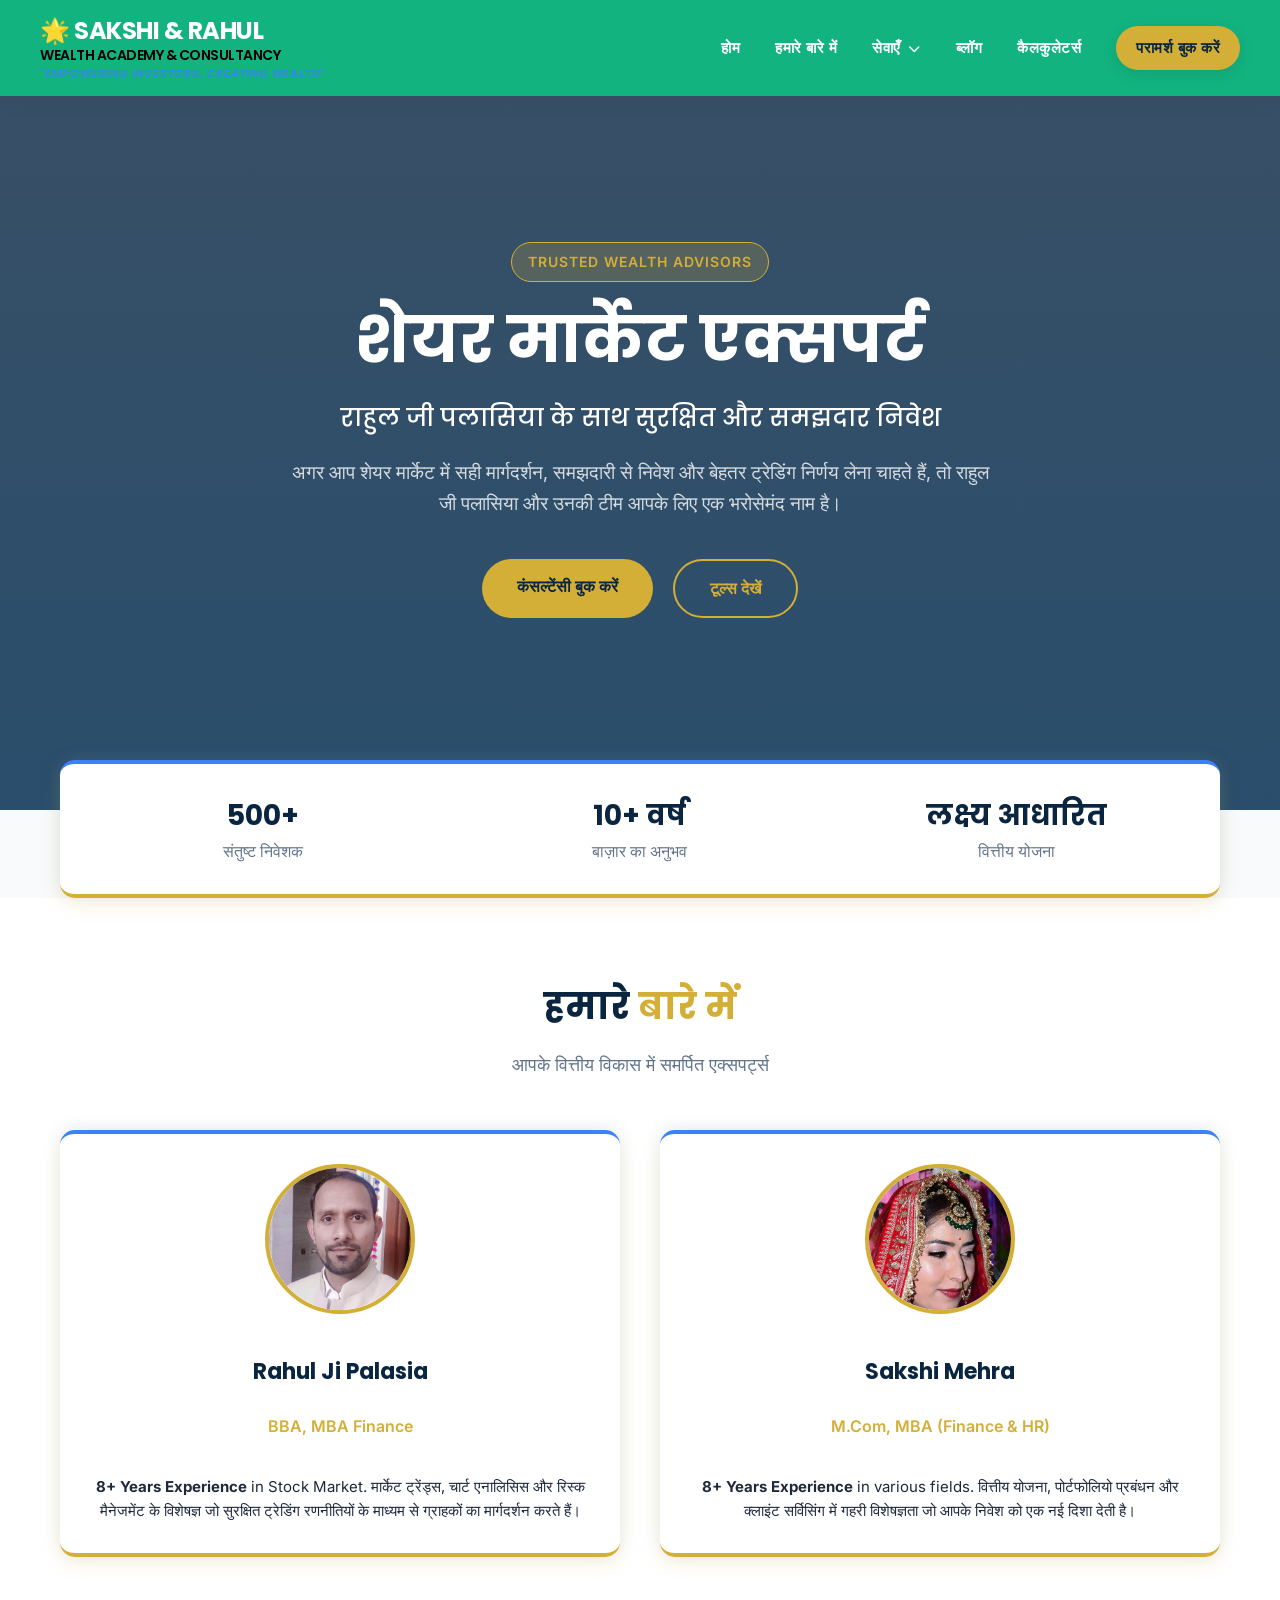
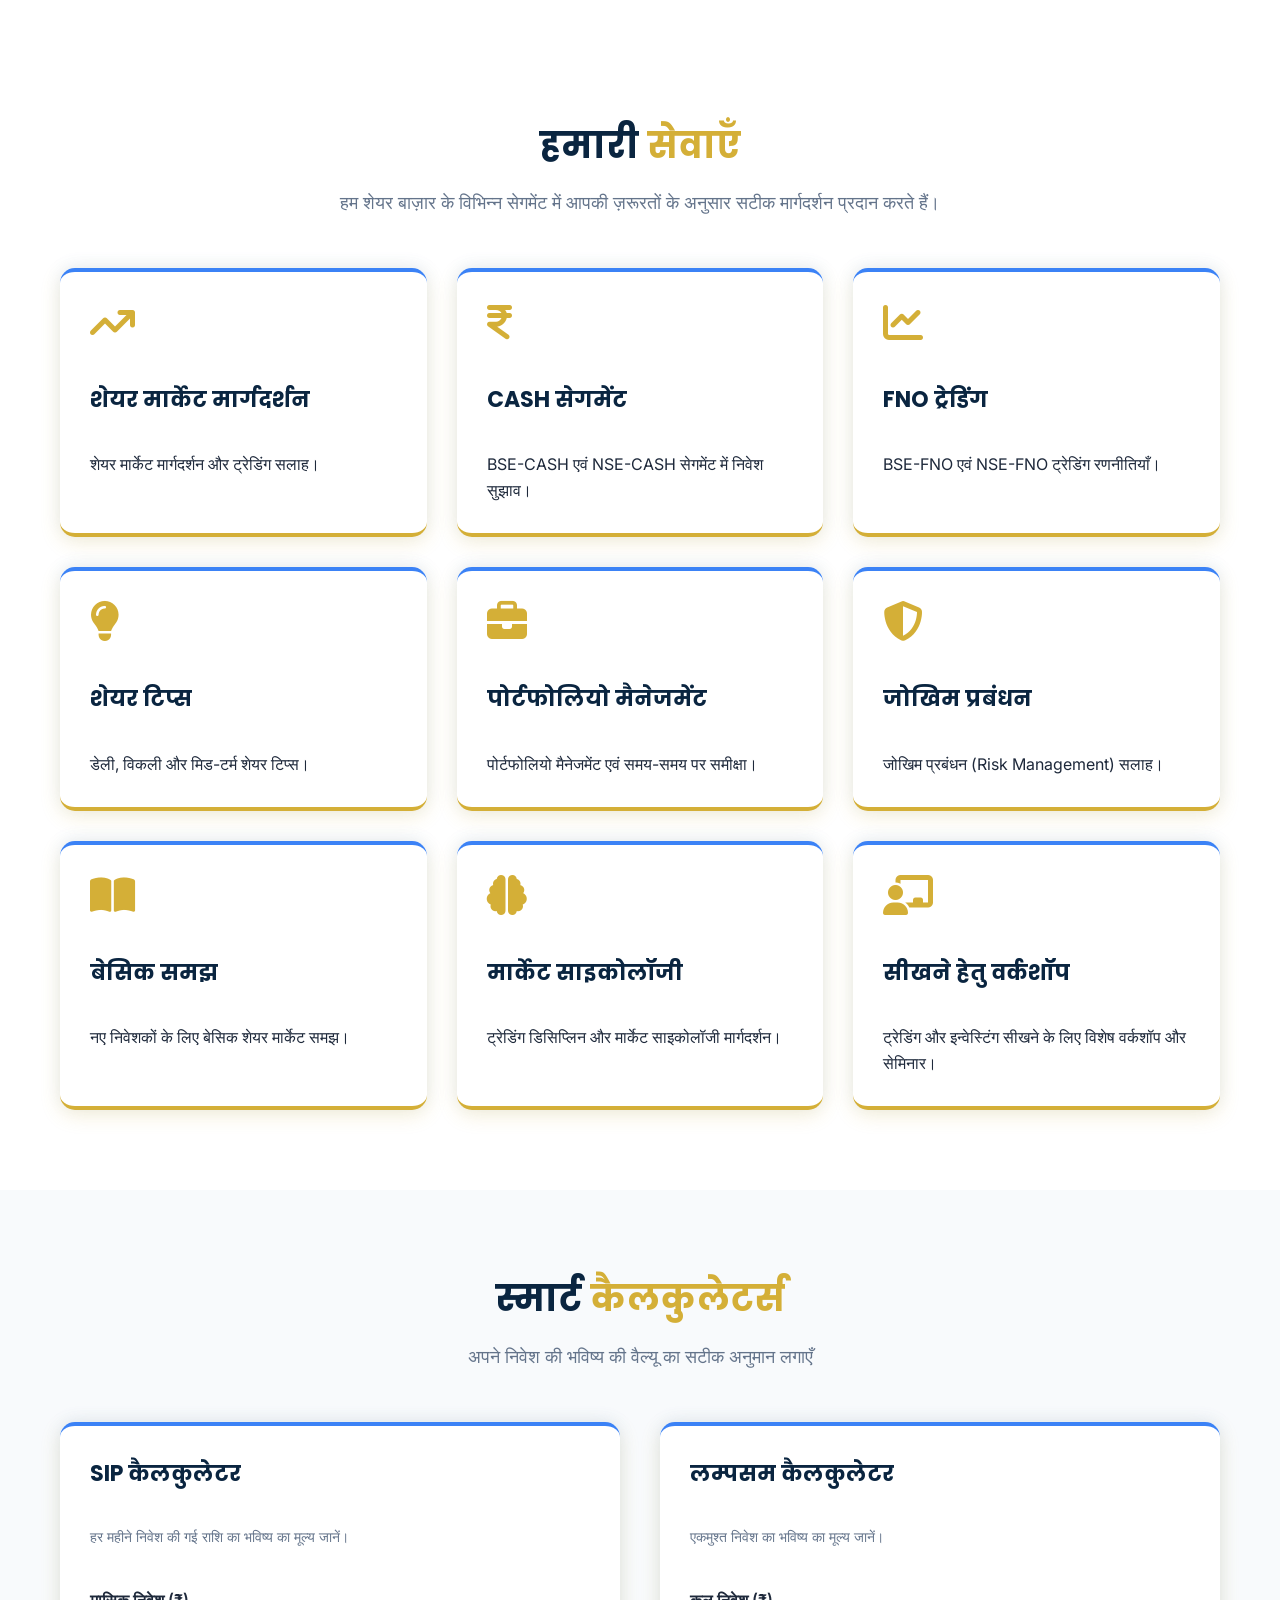
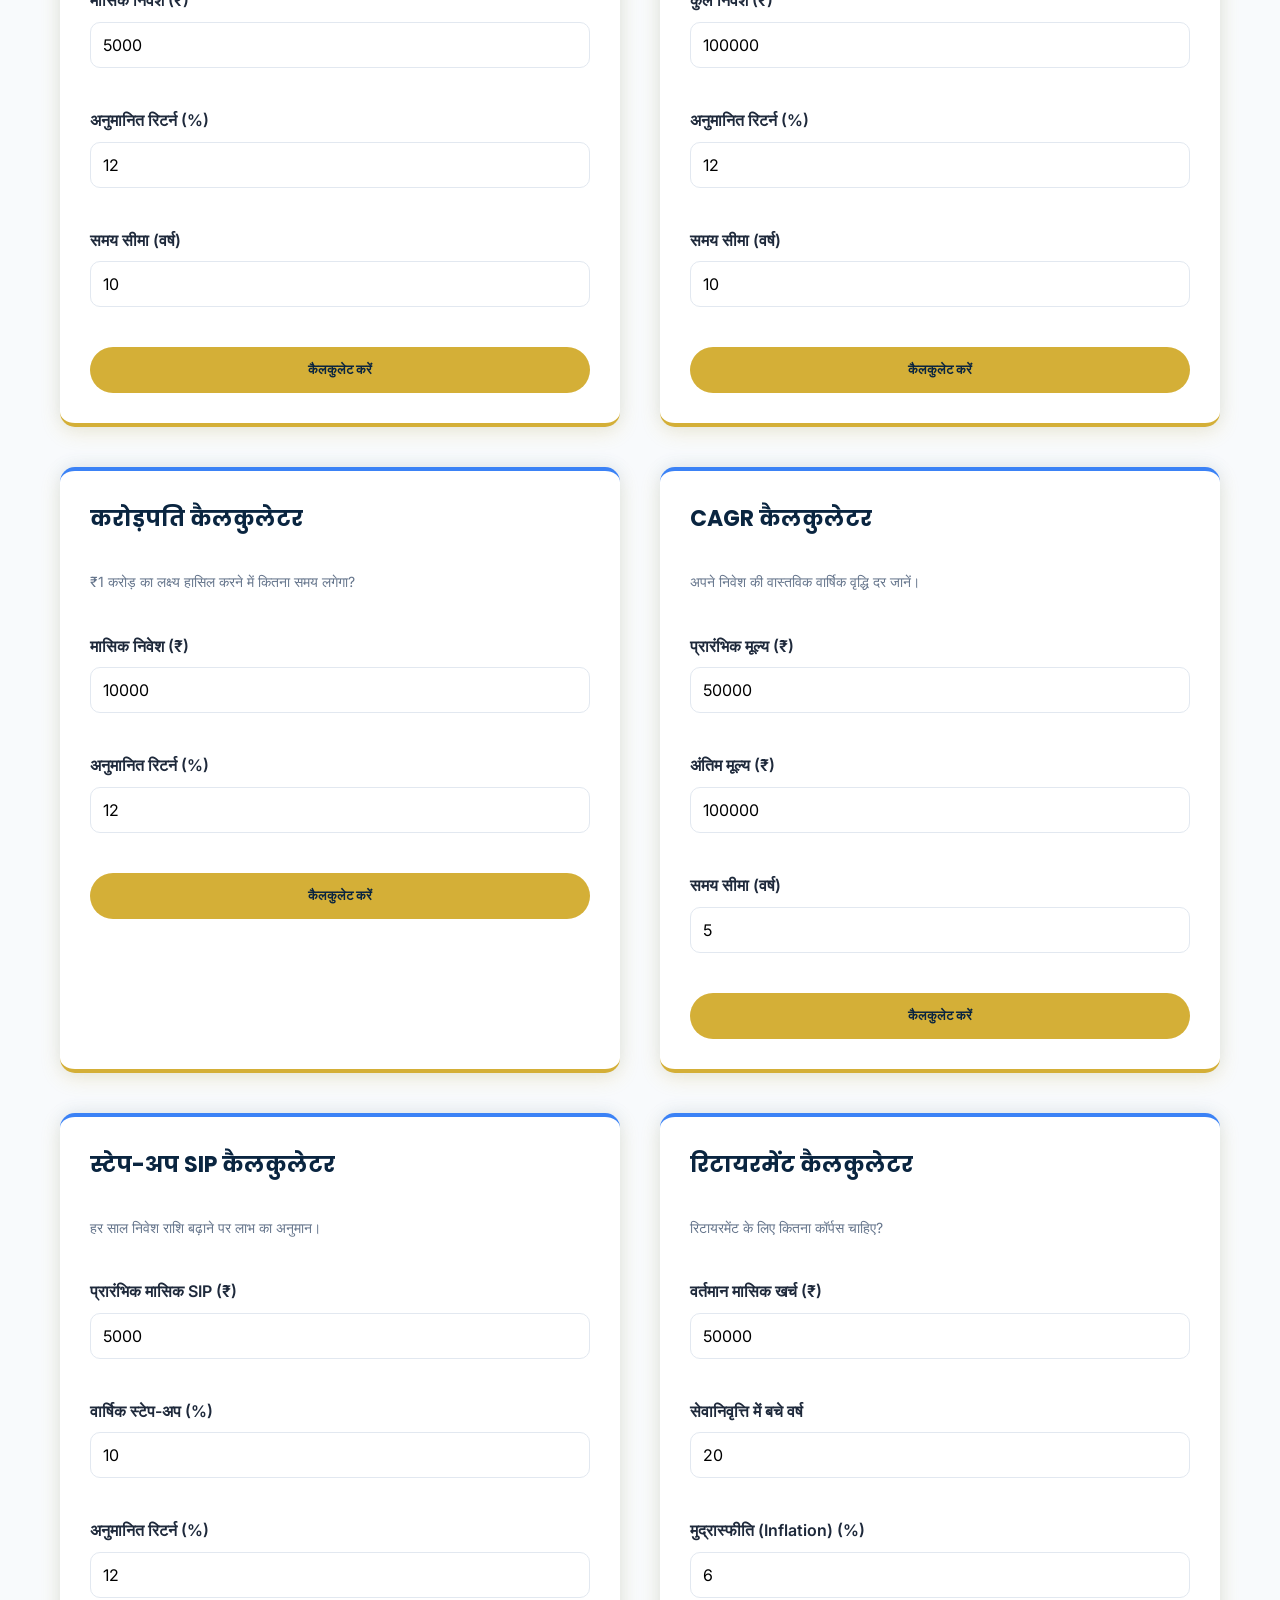
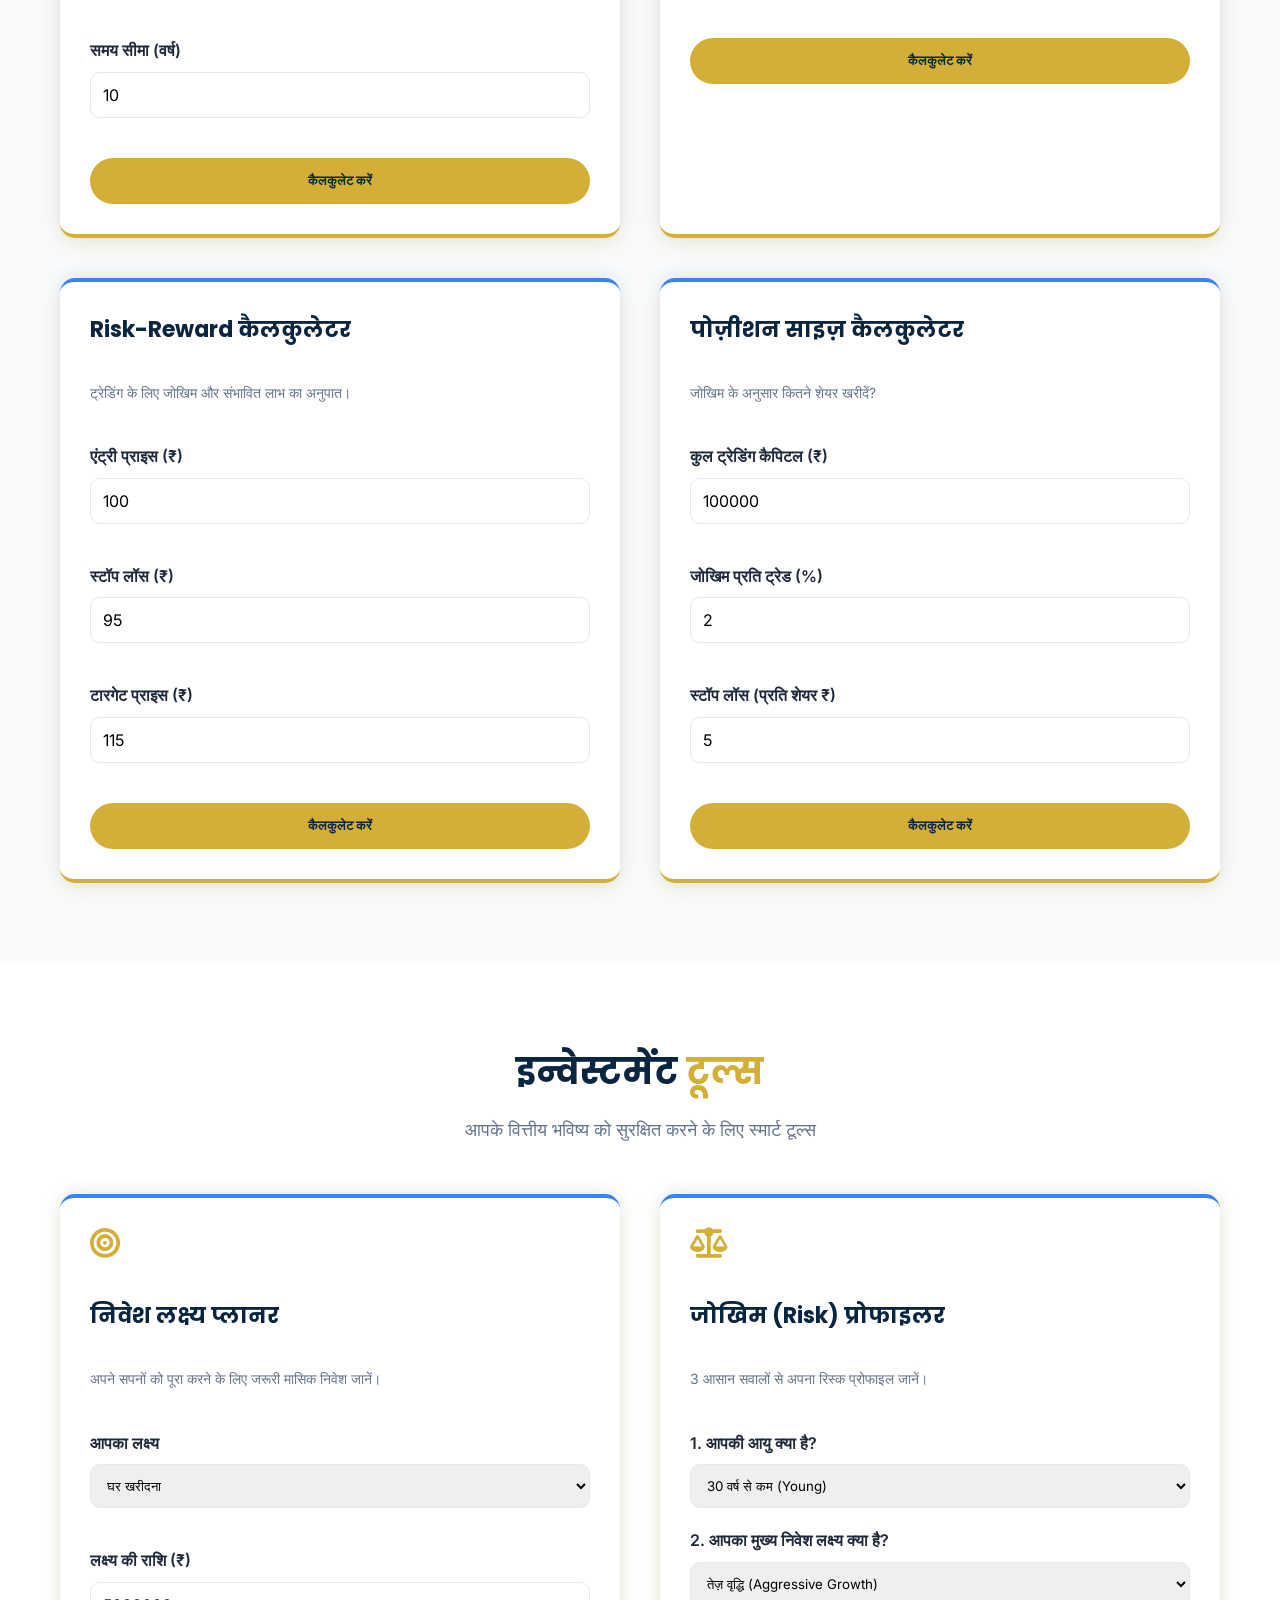
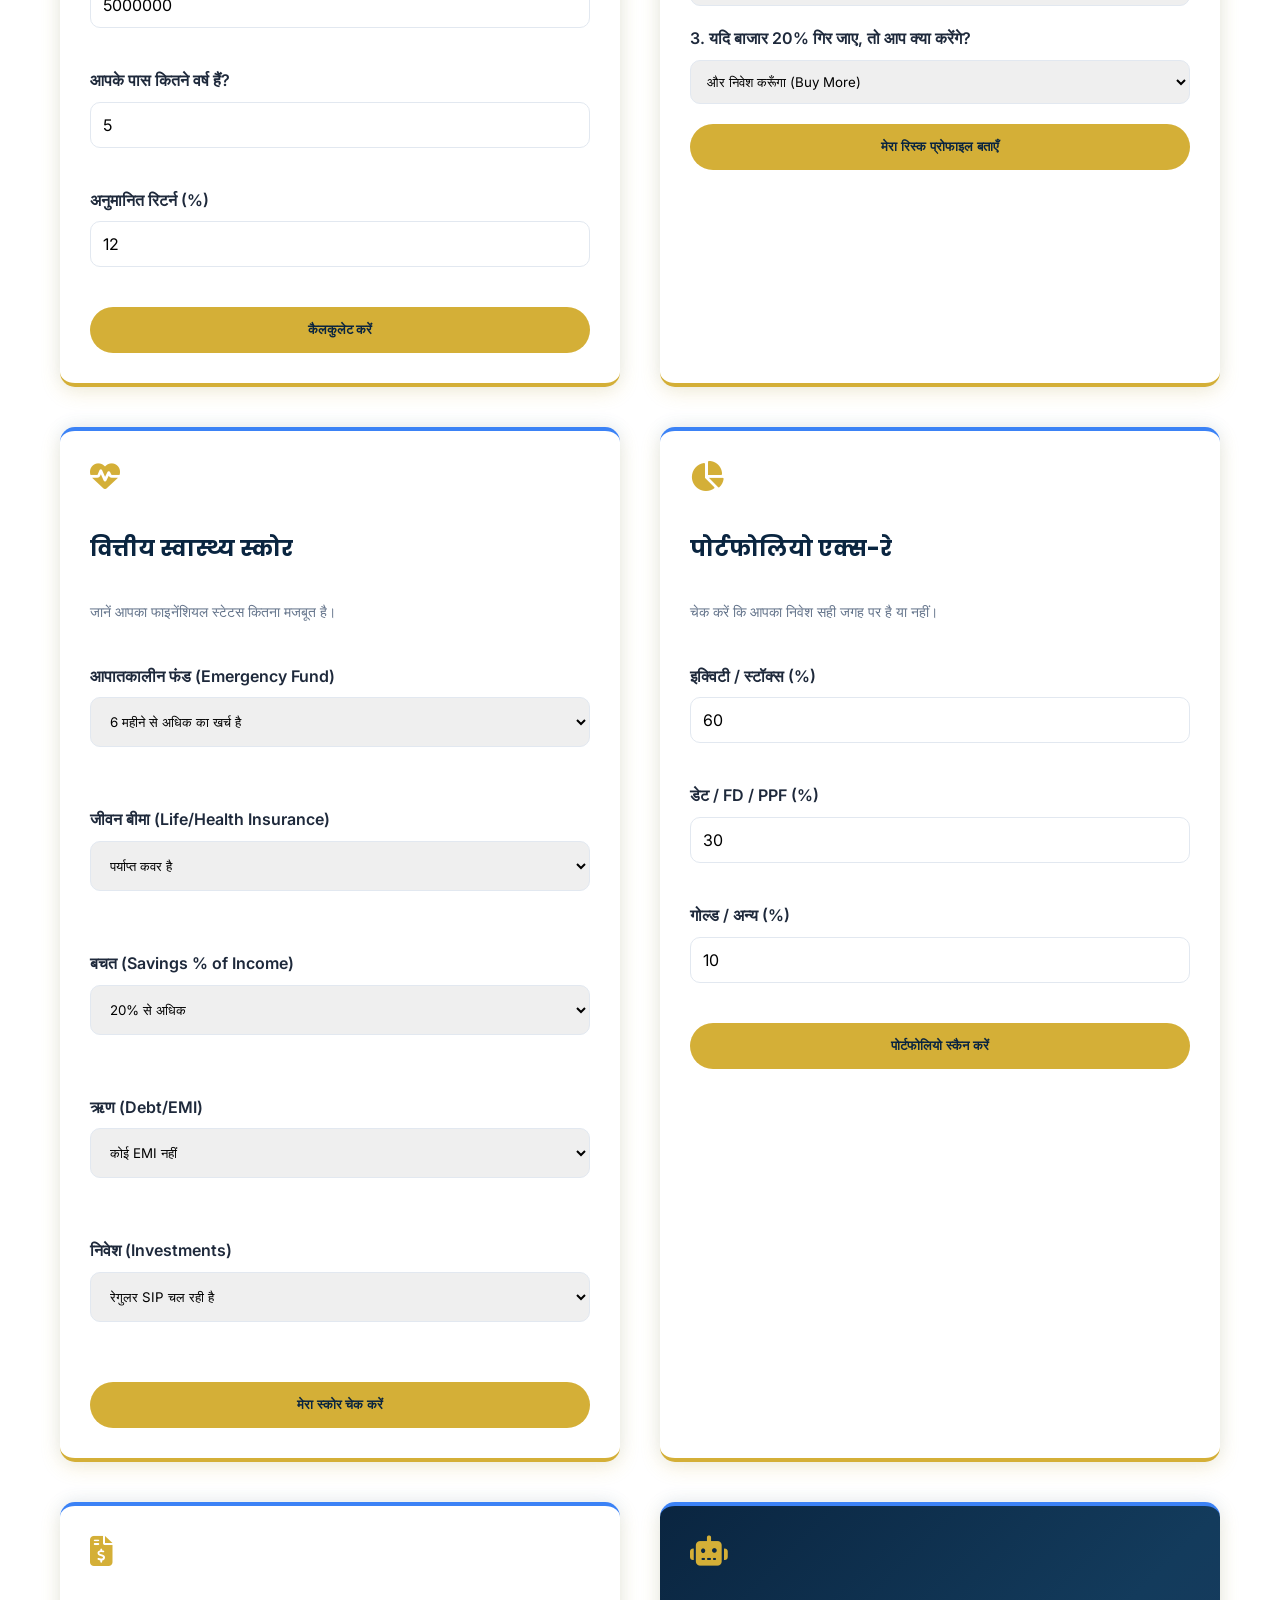
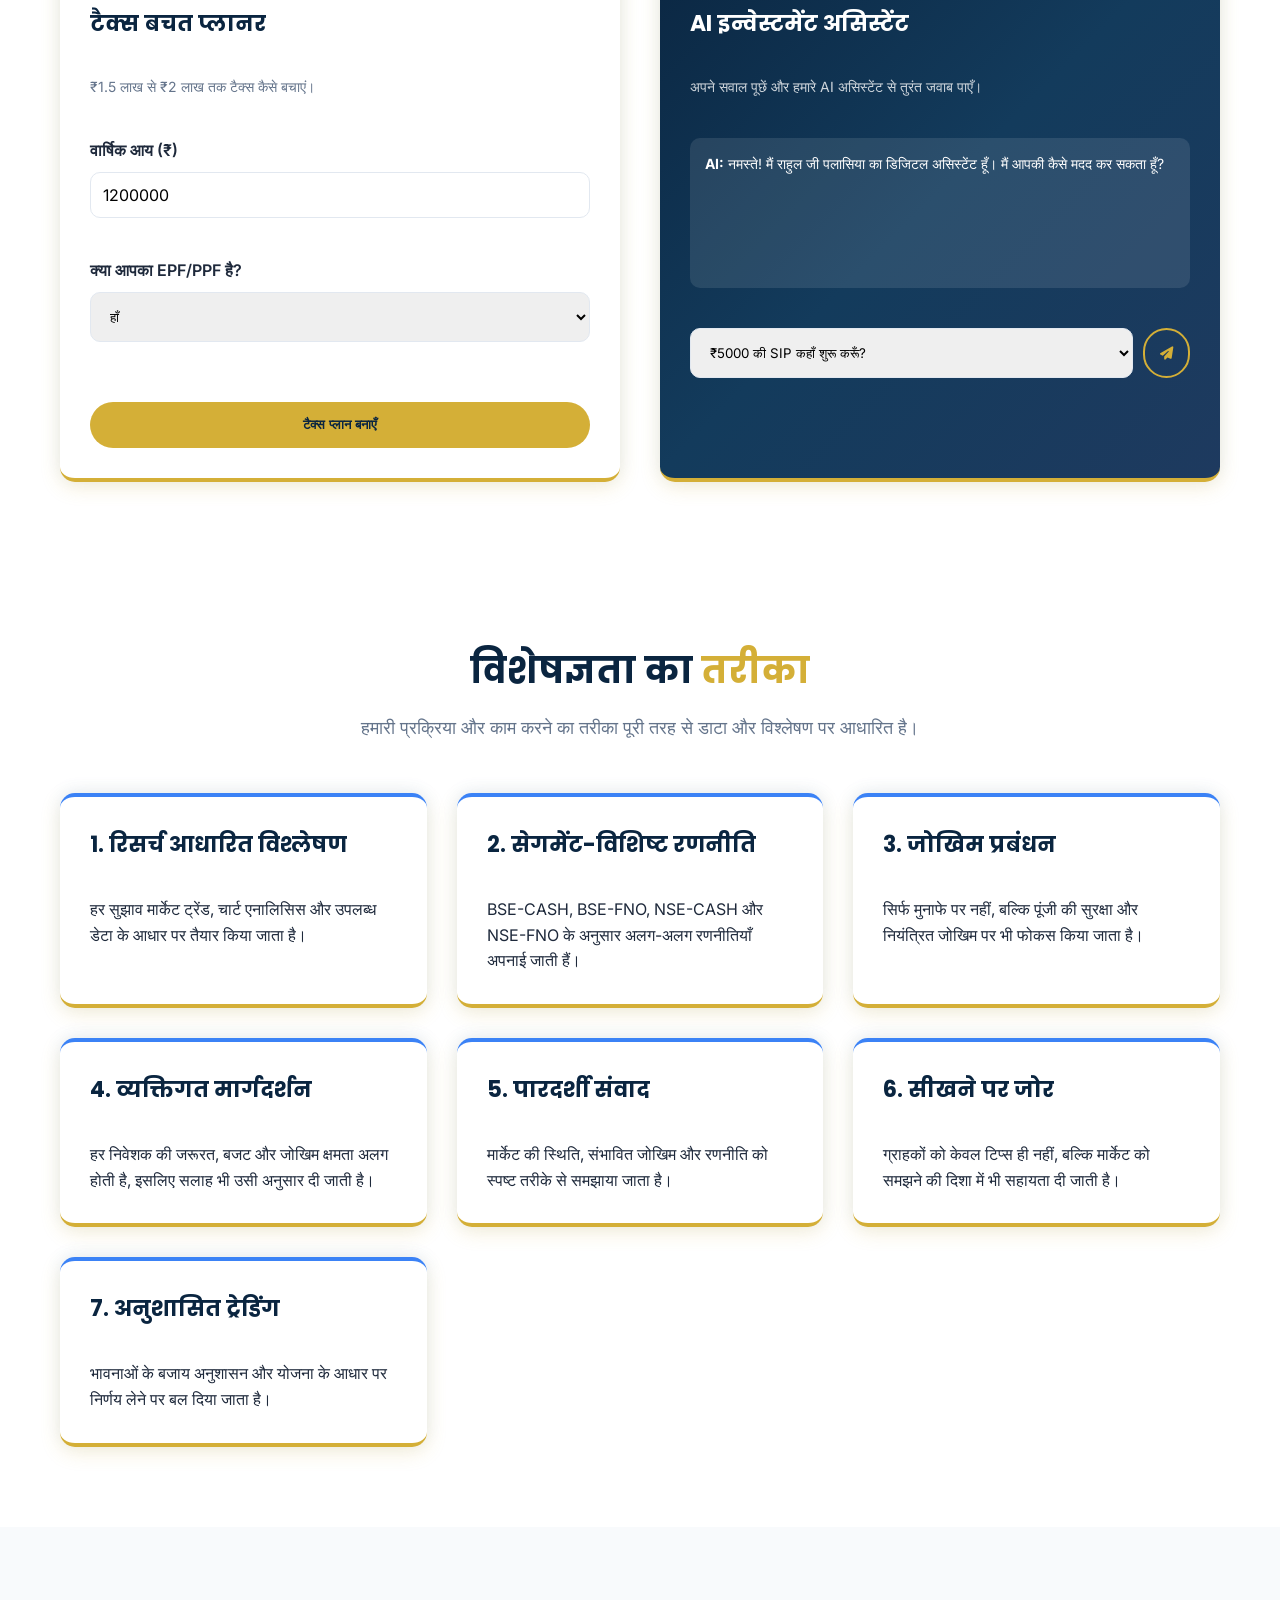
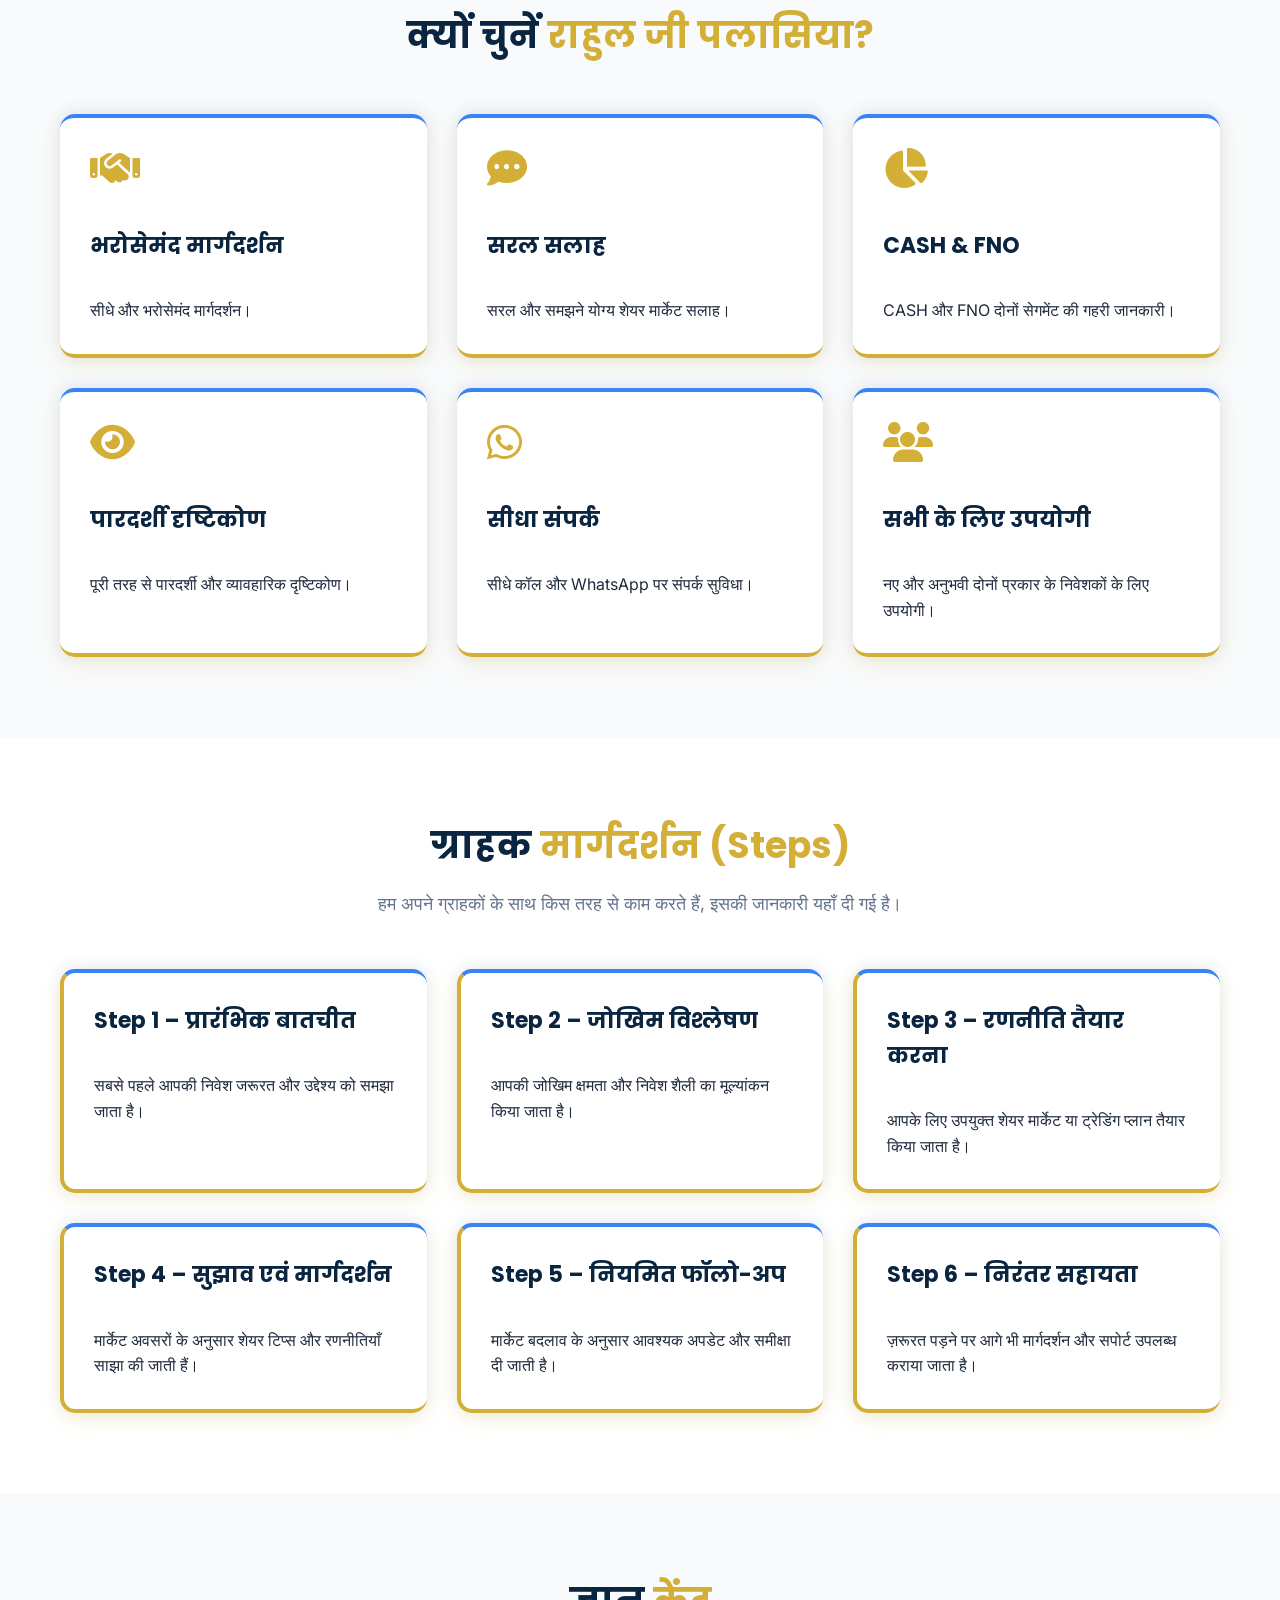
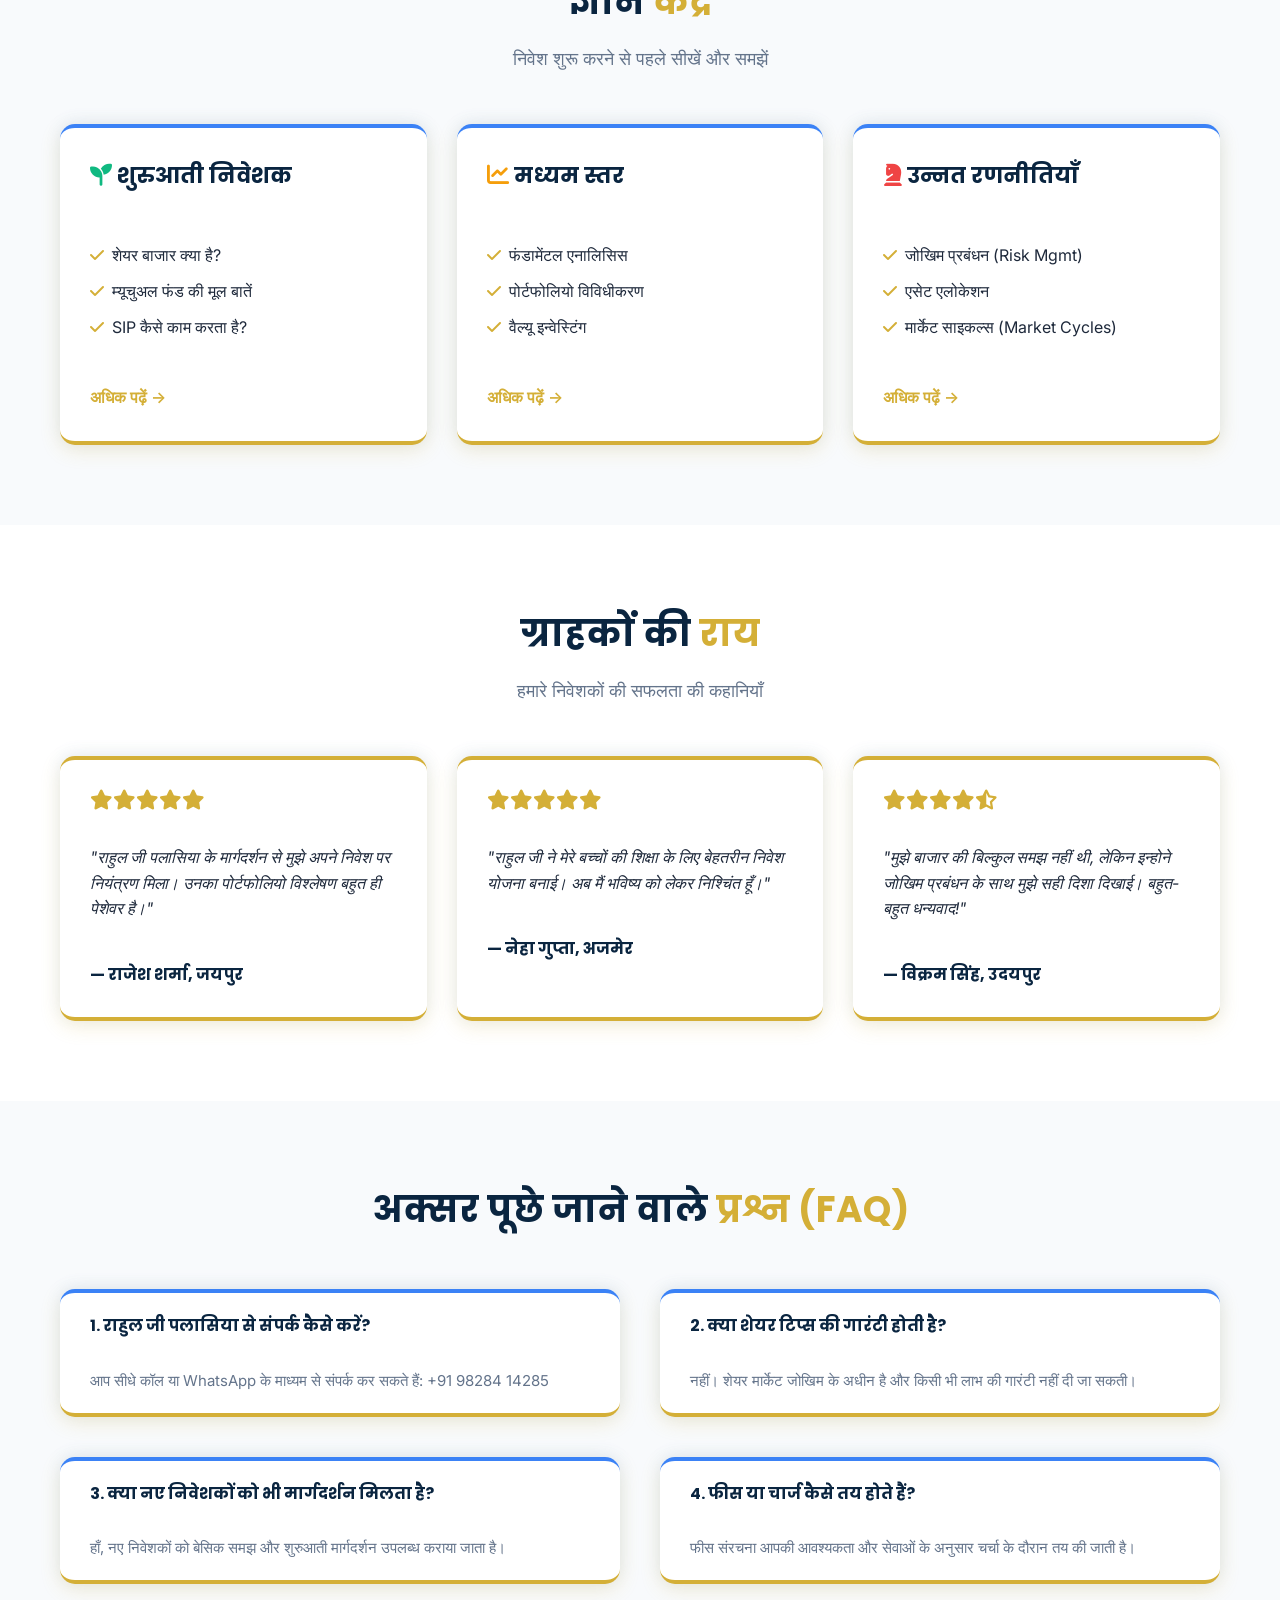
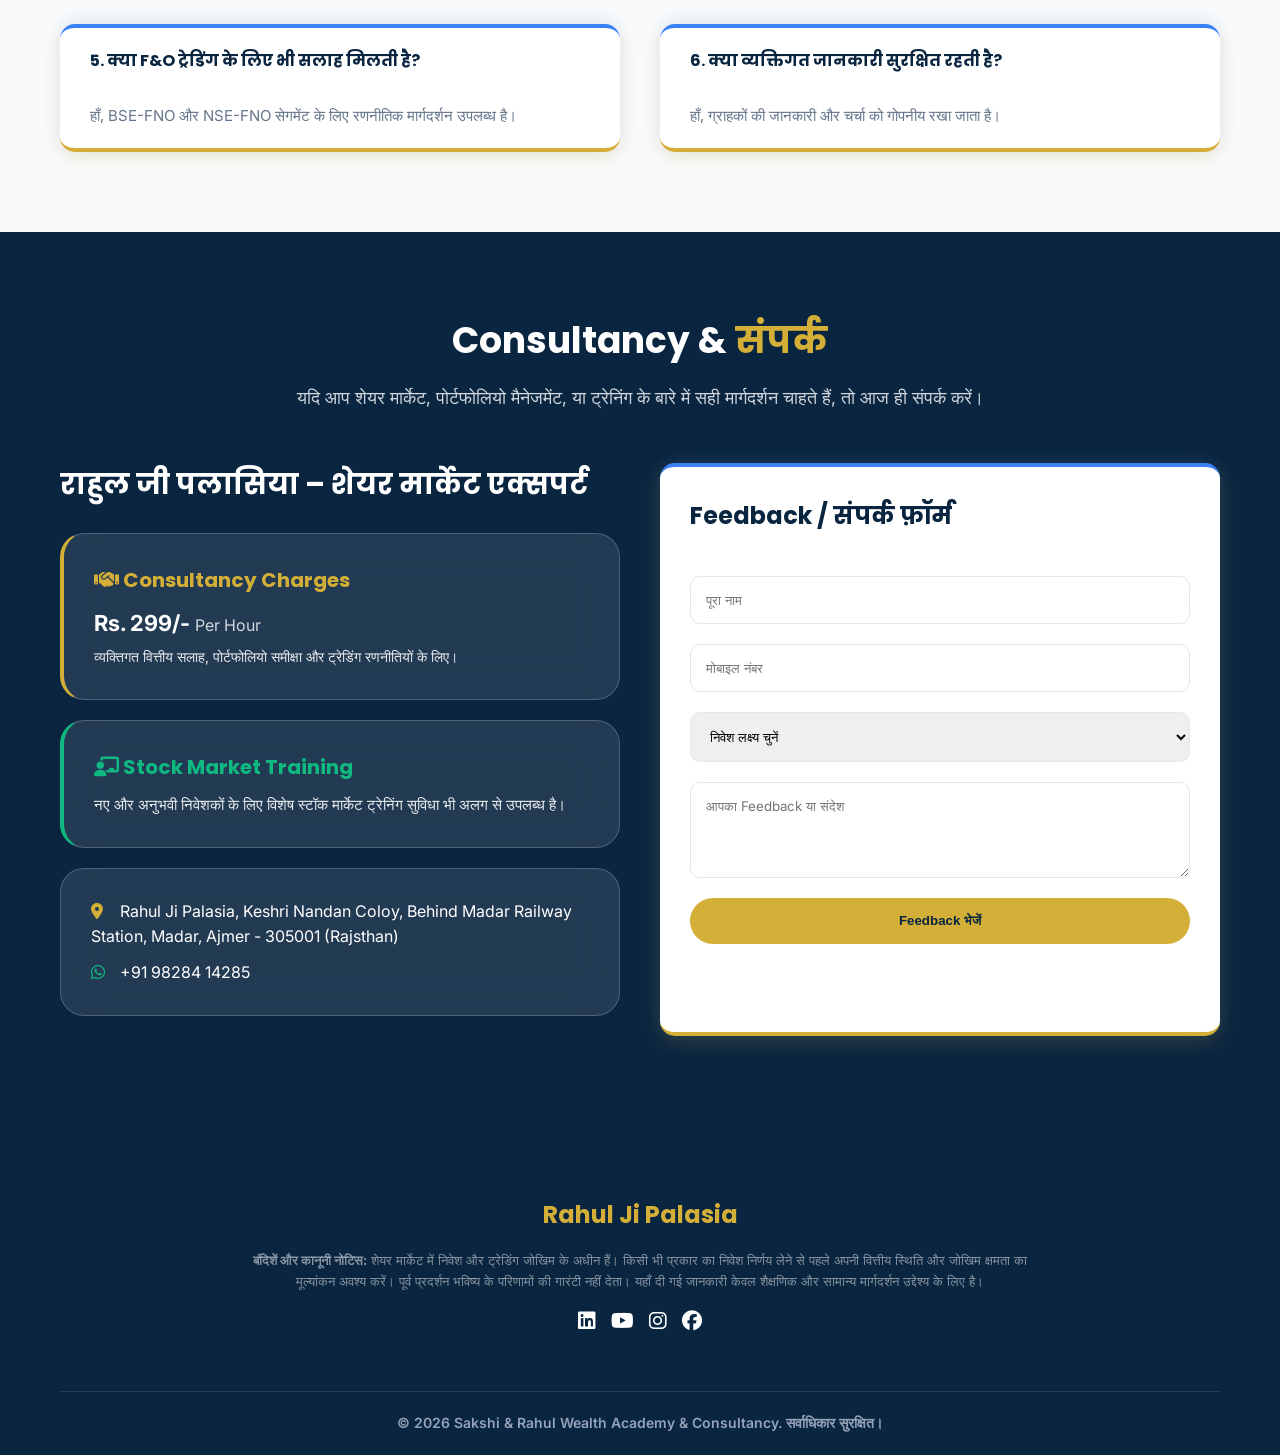
==== commit bd24fbe9: "Add files via upload" ====
--- a/index.html
+++ b/index.html
@@ -78,13 +78,13 @@
                 <p>आपके वित्तीय विकास में समर्पित एक्सपर्ट्स</p>
             </div>
             <div class="grid-2">
-                <div class="tool-card" style="text-align: center;">
+                <div class="tool-card" style="text-align: center; align-items: center;">
                     <img src="assets/Rahul-Ji-Palasia.jpeg" alt="Rahul Ji Palasia" style="width: 150px; height: 150px; border-radius: 50%; object-fit: cover; object-position: top; margin-bottom: 20px; border: 4px solid var(--secondary);">
                     <h3 style="color: var(--primary); margin-bottom: 5px;">Rahul Ji Palasia</h3>
                     <p style="color: var(--secondary); margin-bottom: 15px; font-weight: 600;">BBA, MBA Finance</p>
                     <p style="color: var(--text-dark); font-size: 15px; line-height: 1.6;"><strong>8+ Years Experience</strong> in Stock Market. मार्केट ट्रेंड्स, चार्ट एनालिसिस और रिस्क मैनेजमेंट के विशेषज्ञ जो सुरक्षित ट्रेडिंग रणनीतियों के माध्यम से ग्राहकों का मार्गदर्शन करते हैं।</p>
                 </div>
-                <div class="tool-card" style="text-align: center;">
+                <div class="tool-card" style="text-align: center; align-items: center;">
                     <img src="assets/Sakshi.JPG" alt="Sakshi Mehra" style="width: 150px; height: 150px; border-radius: 50%; object-fit: cover; object-position: top; margin-bottom: 20px; border: 4px solid var(--secondary);">
                     <h3 style="color: var(--primary); margin-bottom: 5px;">Sakshi Mehra</h3>
                     <p style="color: var(--secondary); margin-bottom: 15px; font-weight: 600;">M.Com, MBA (Finance & HR)</p>
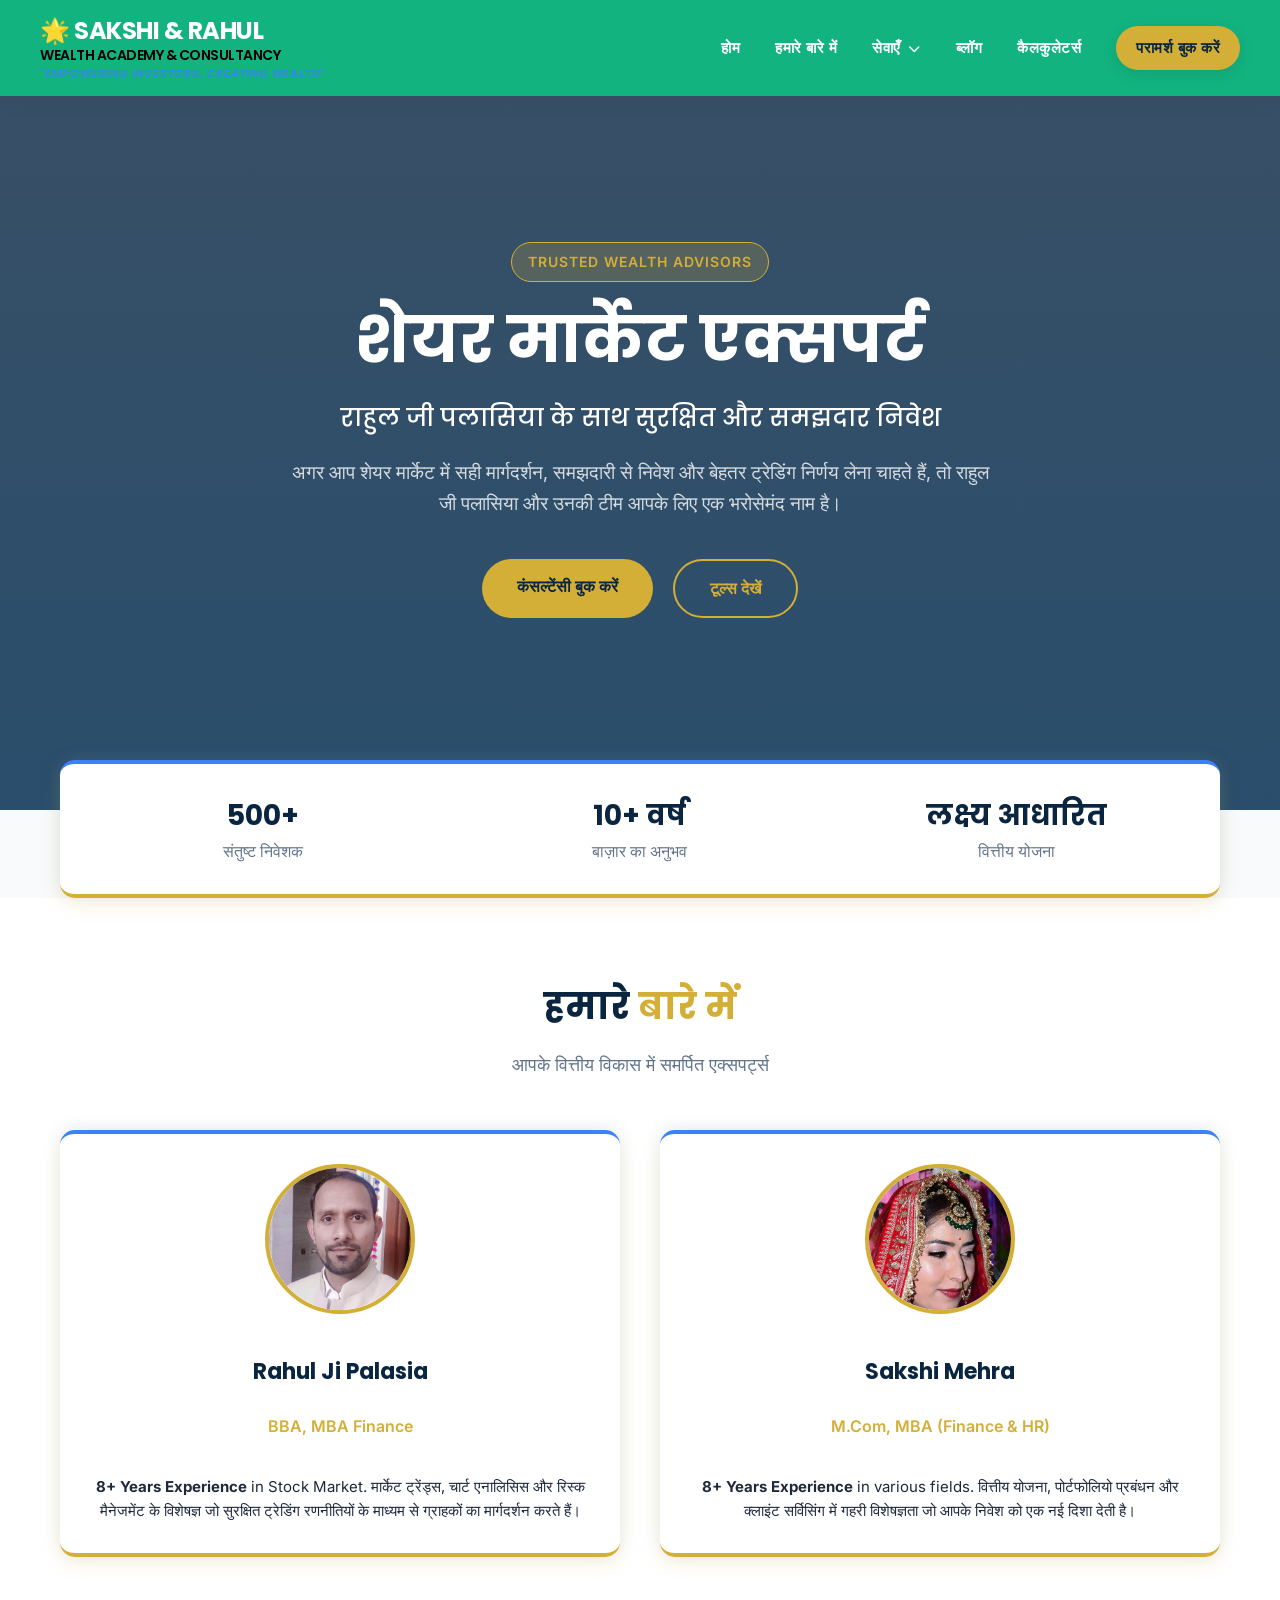
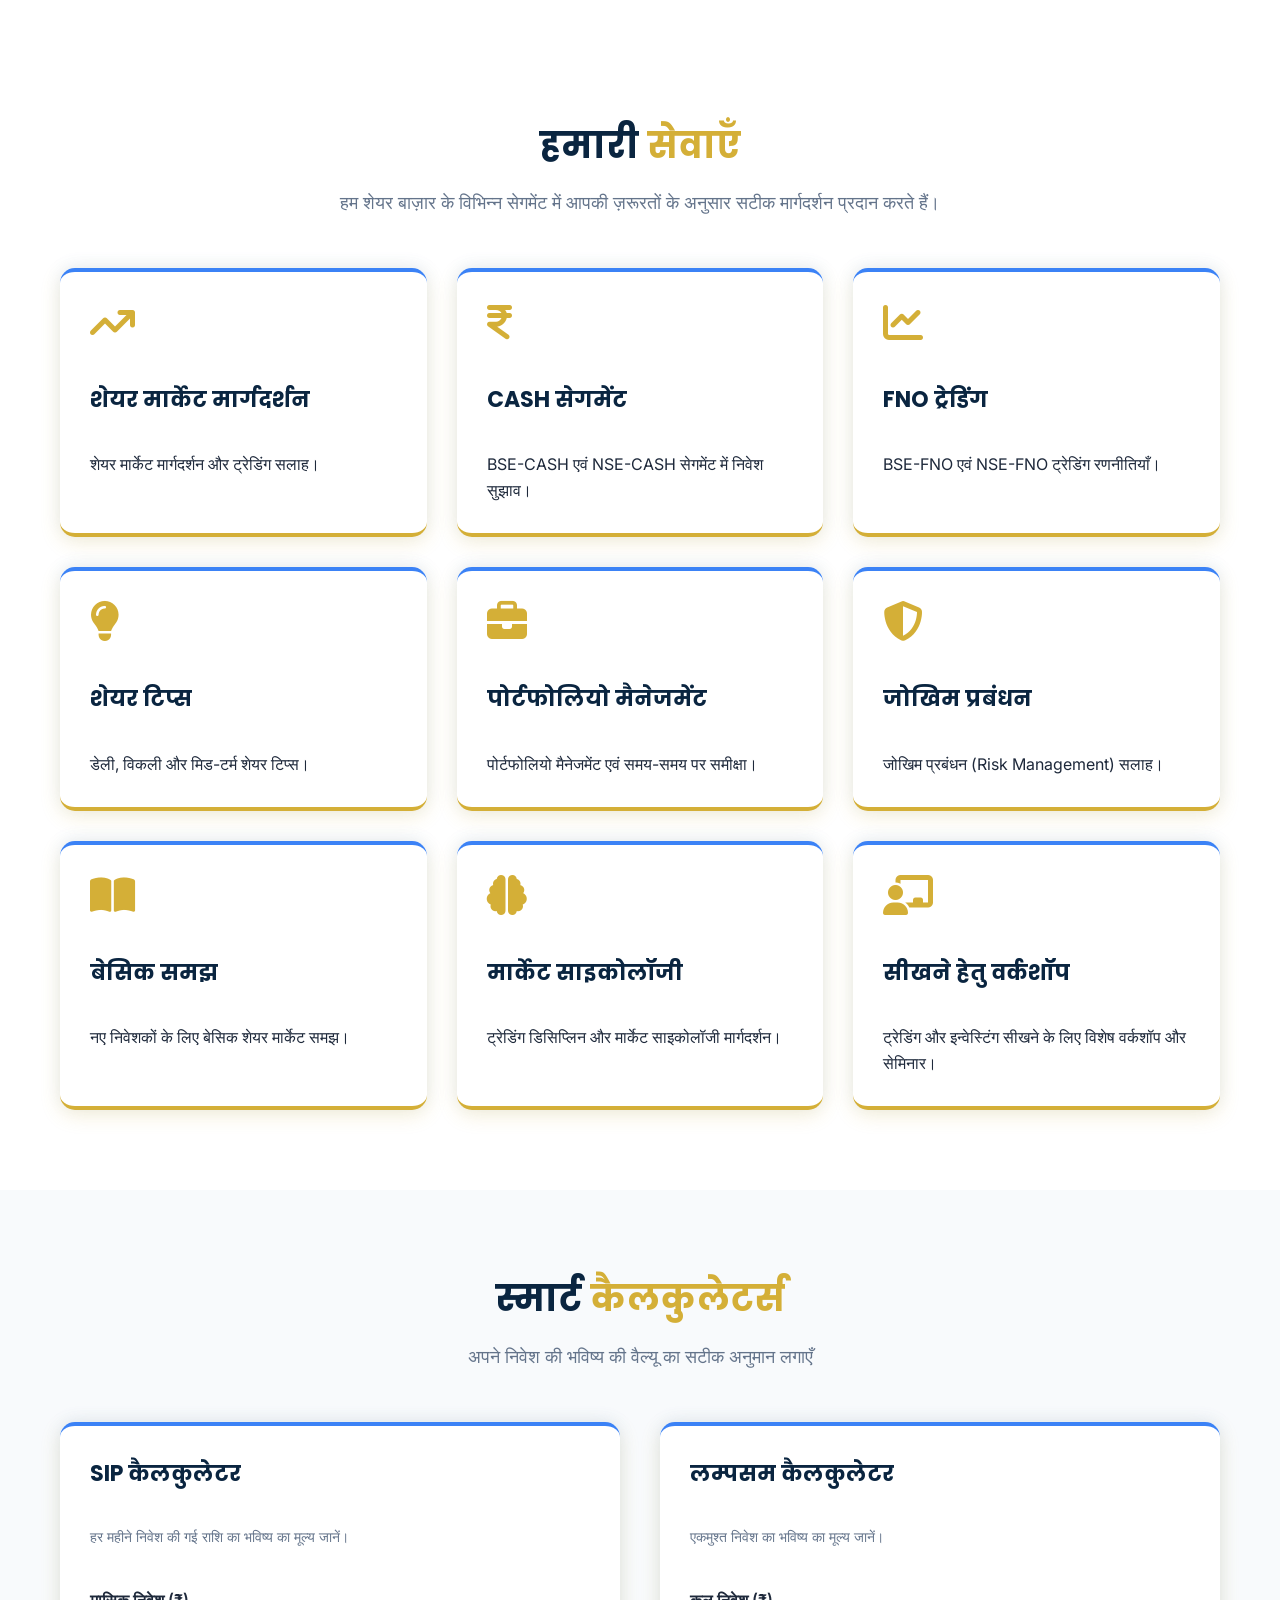
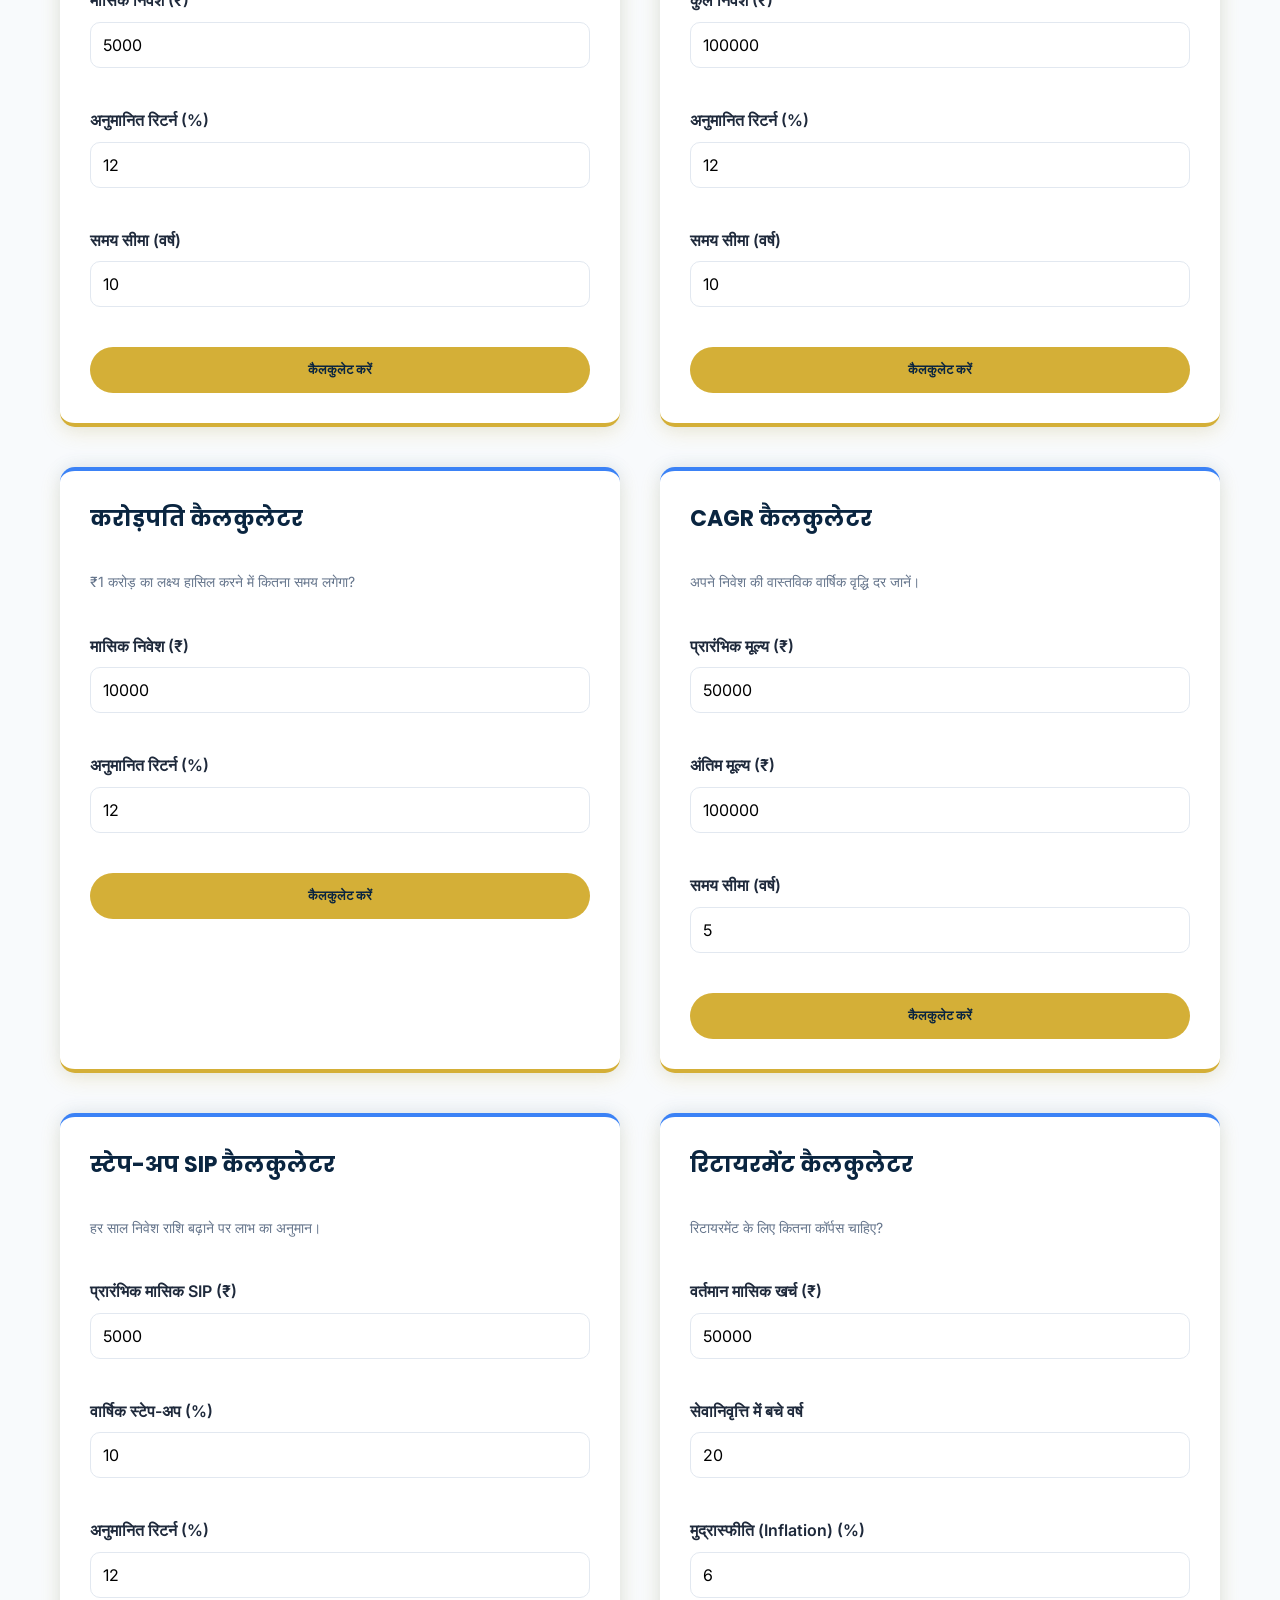
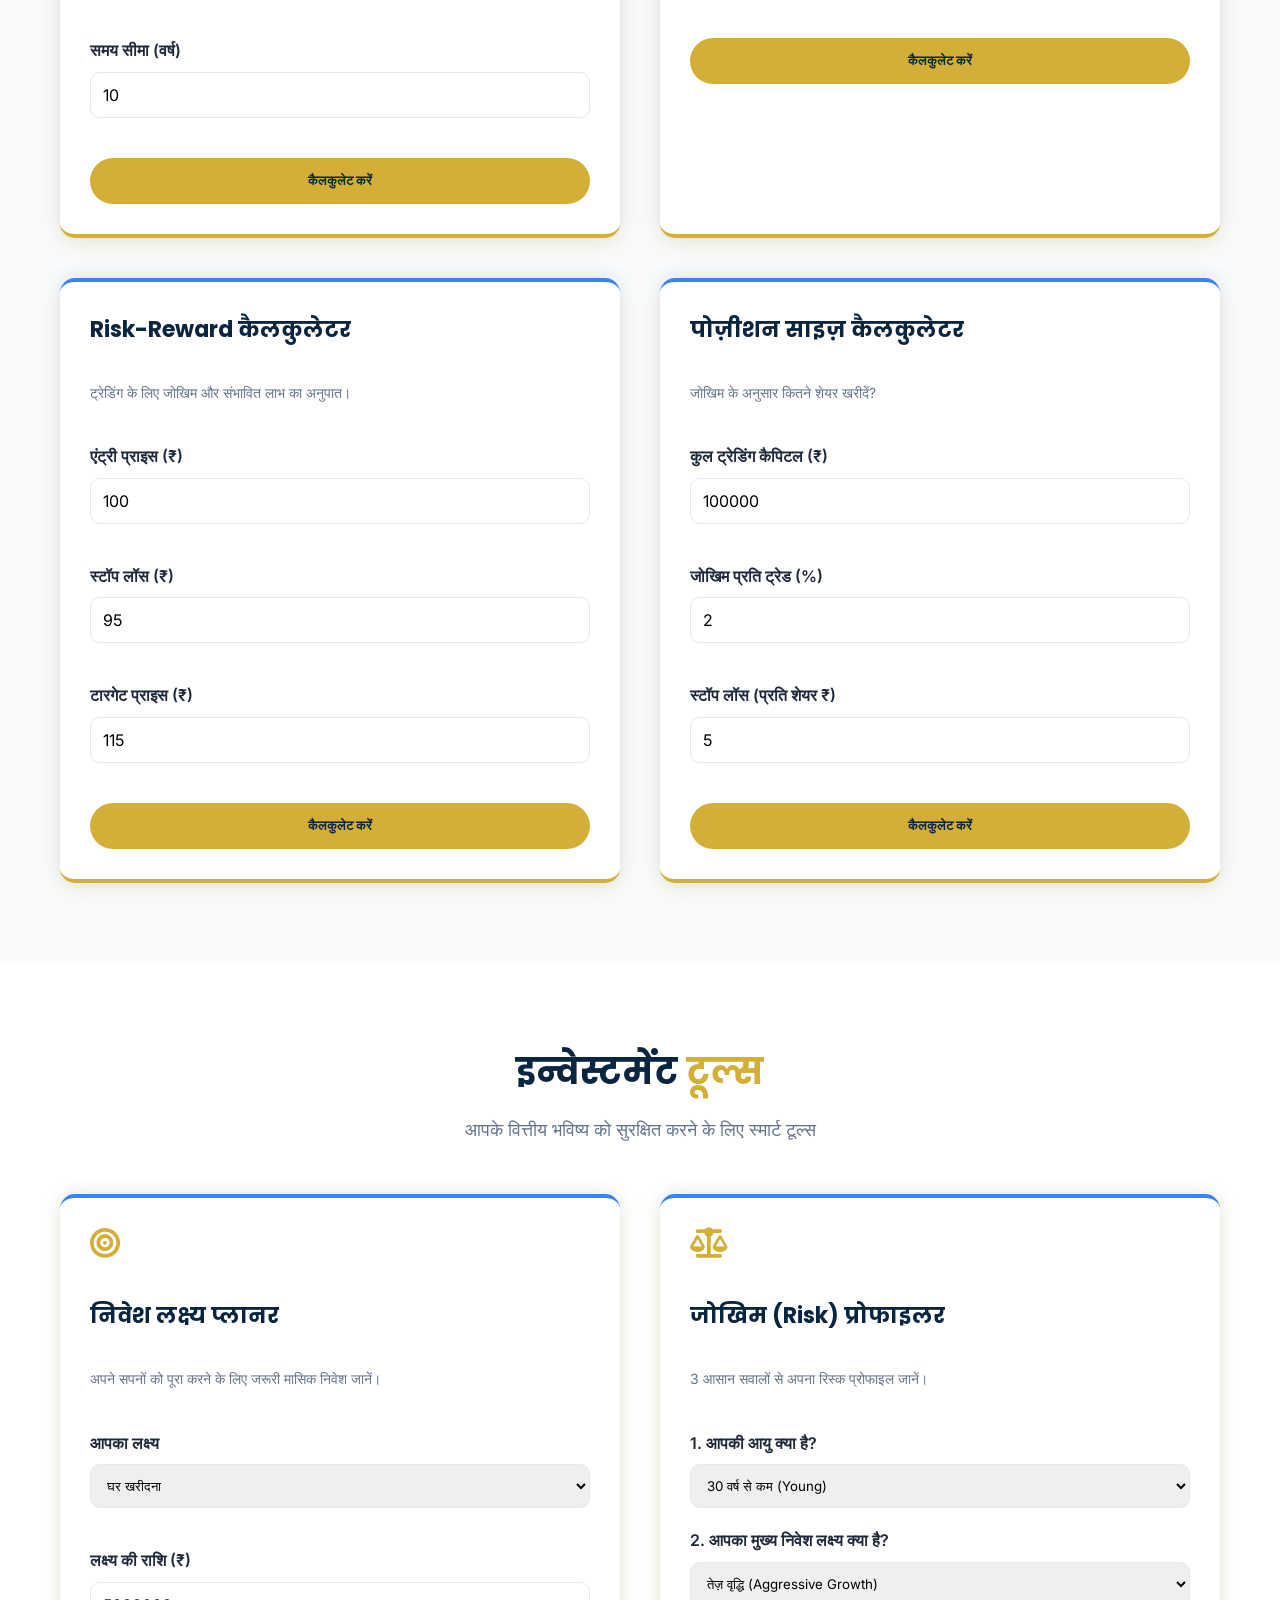
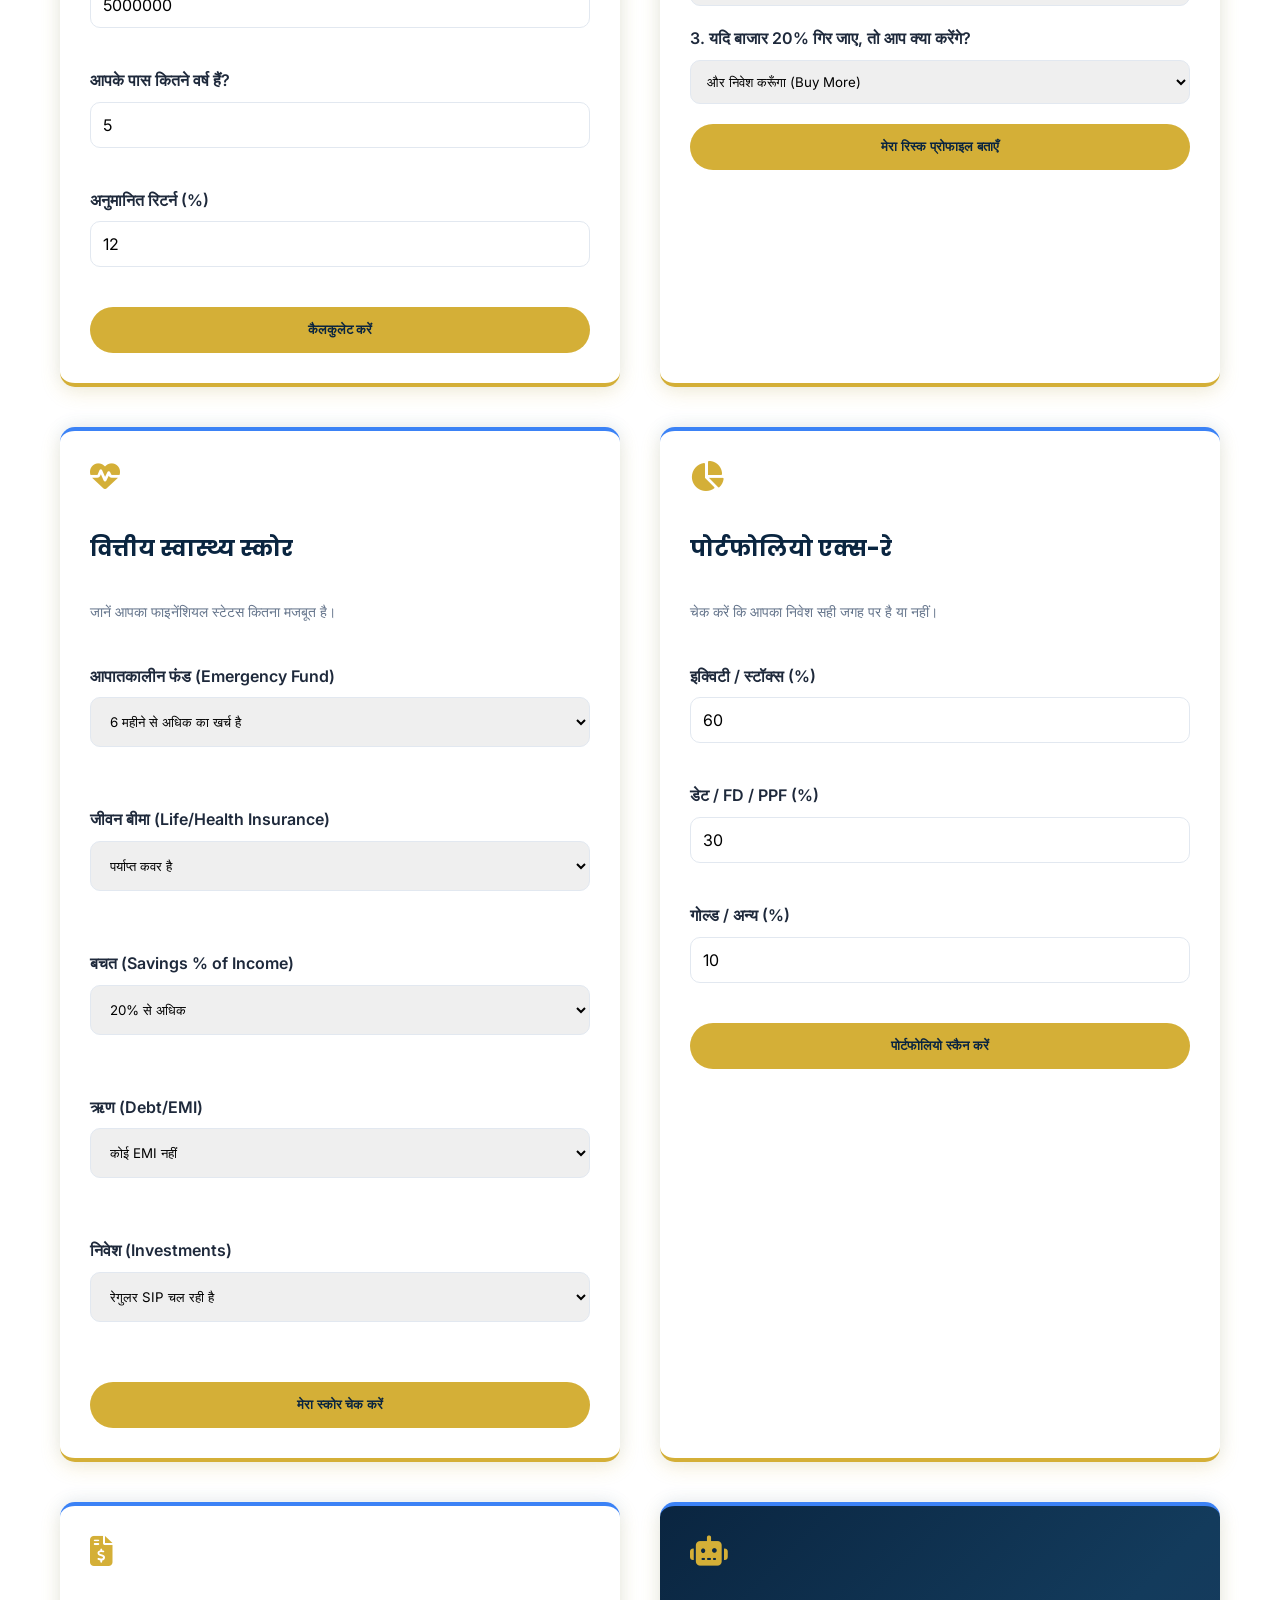
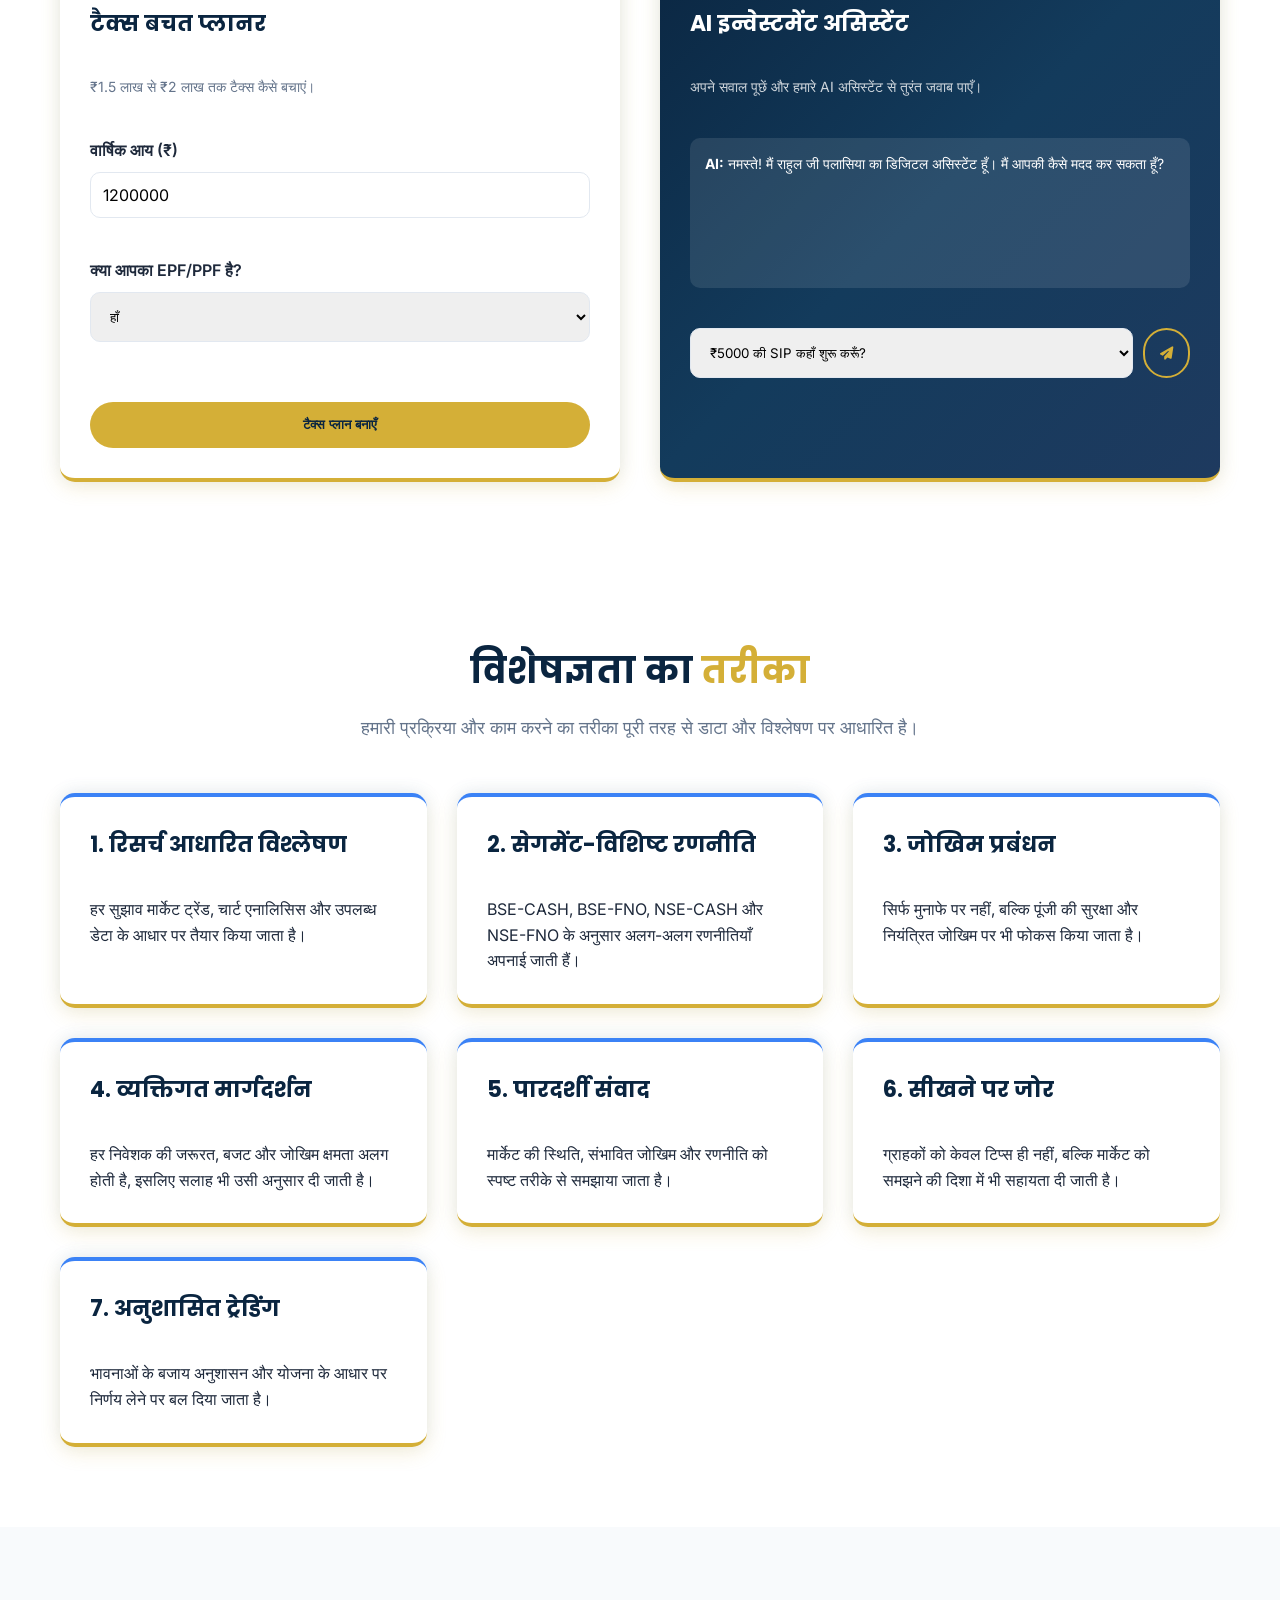
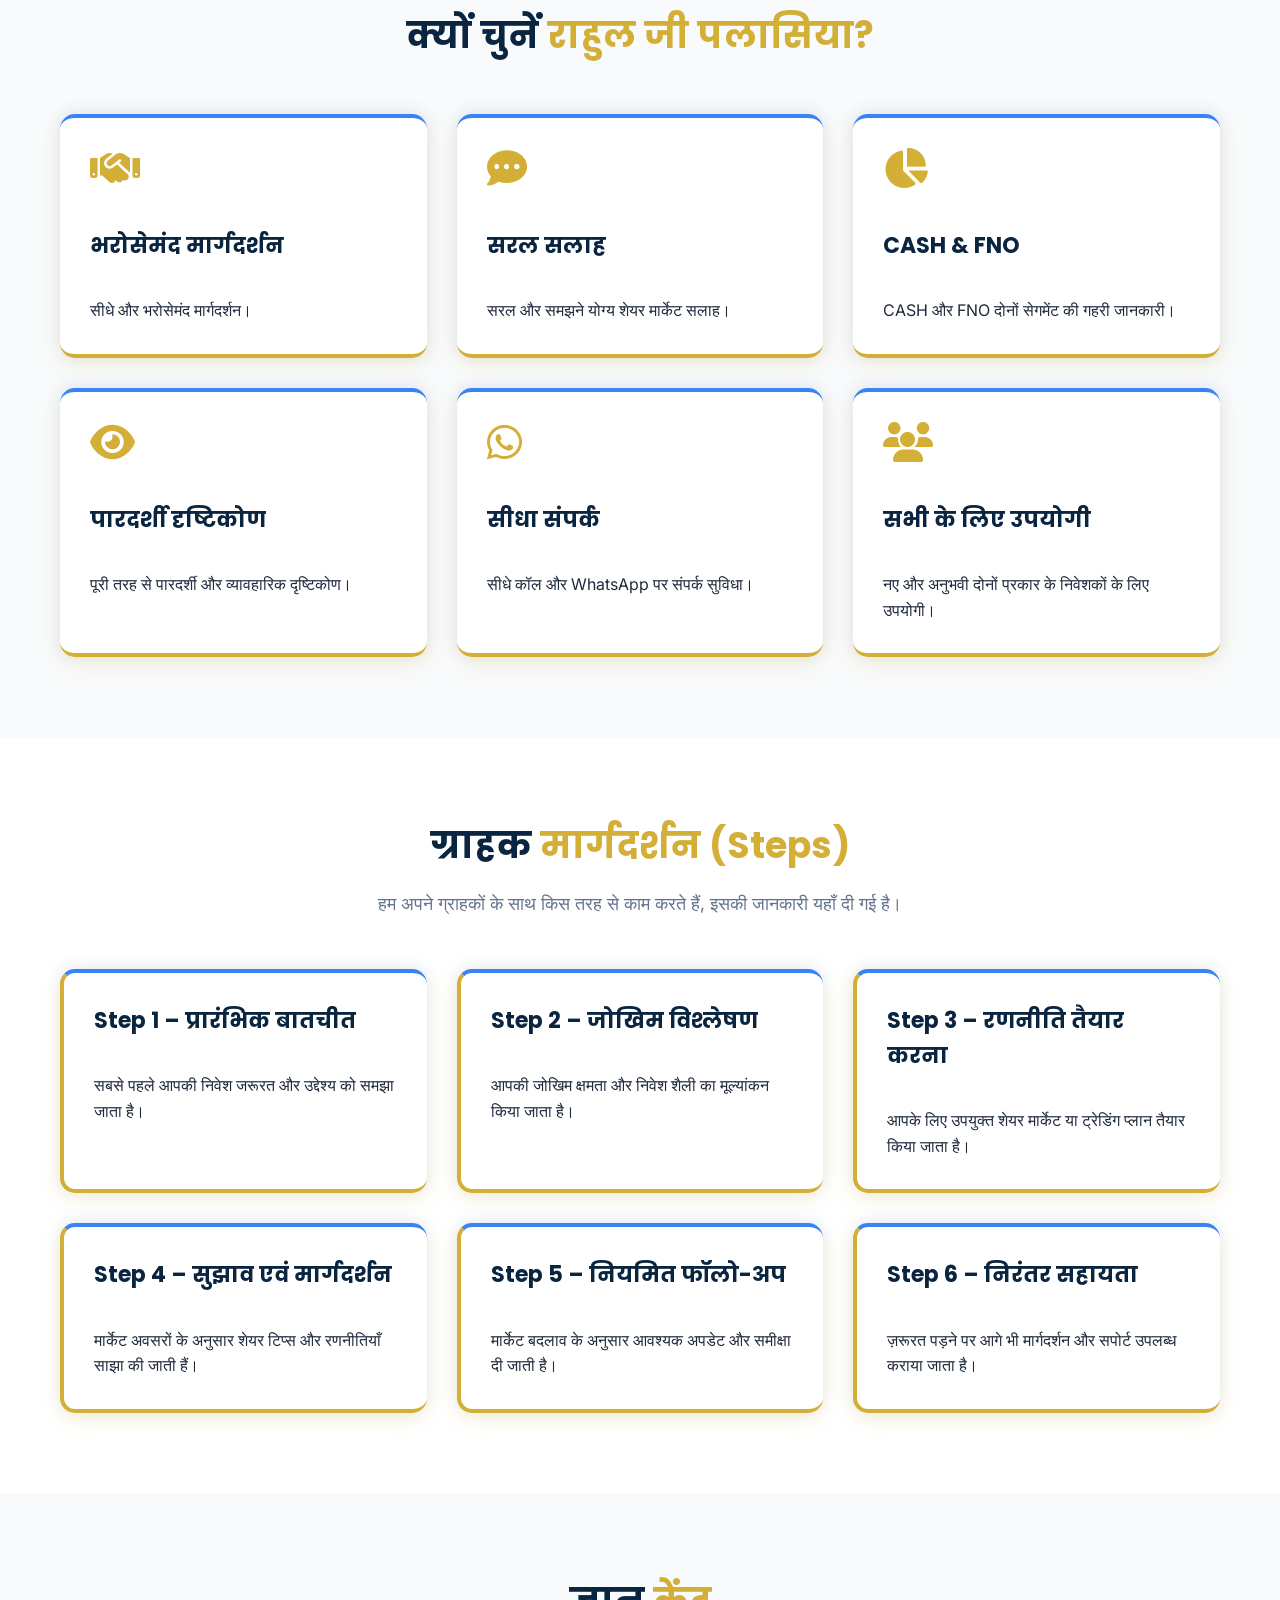
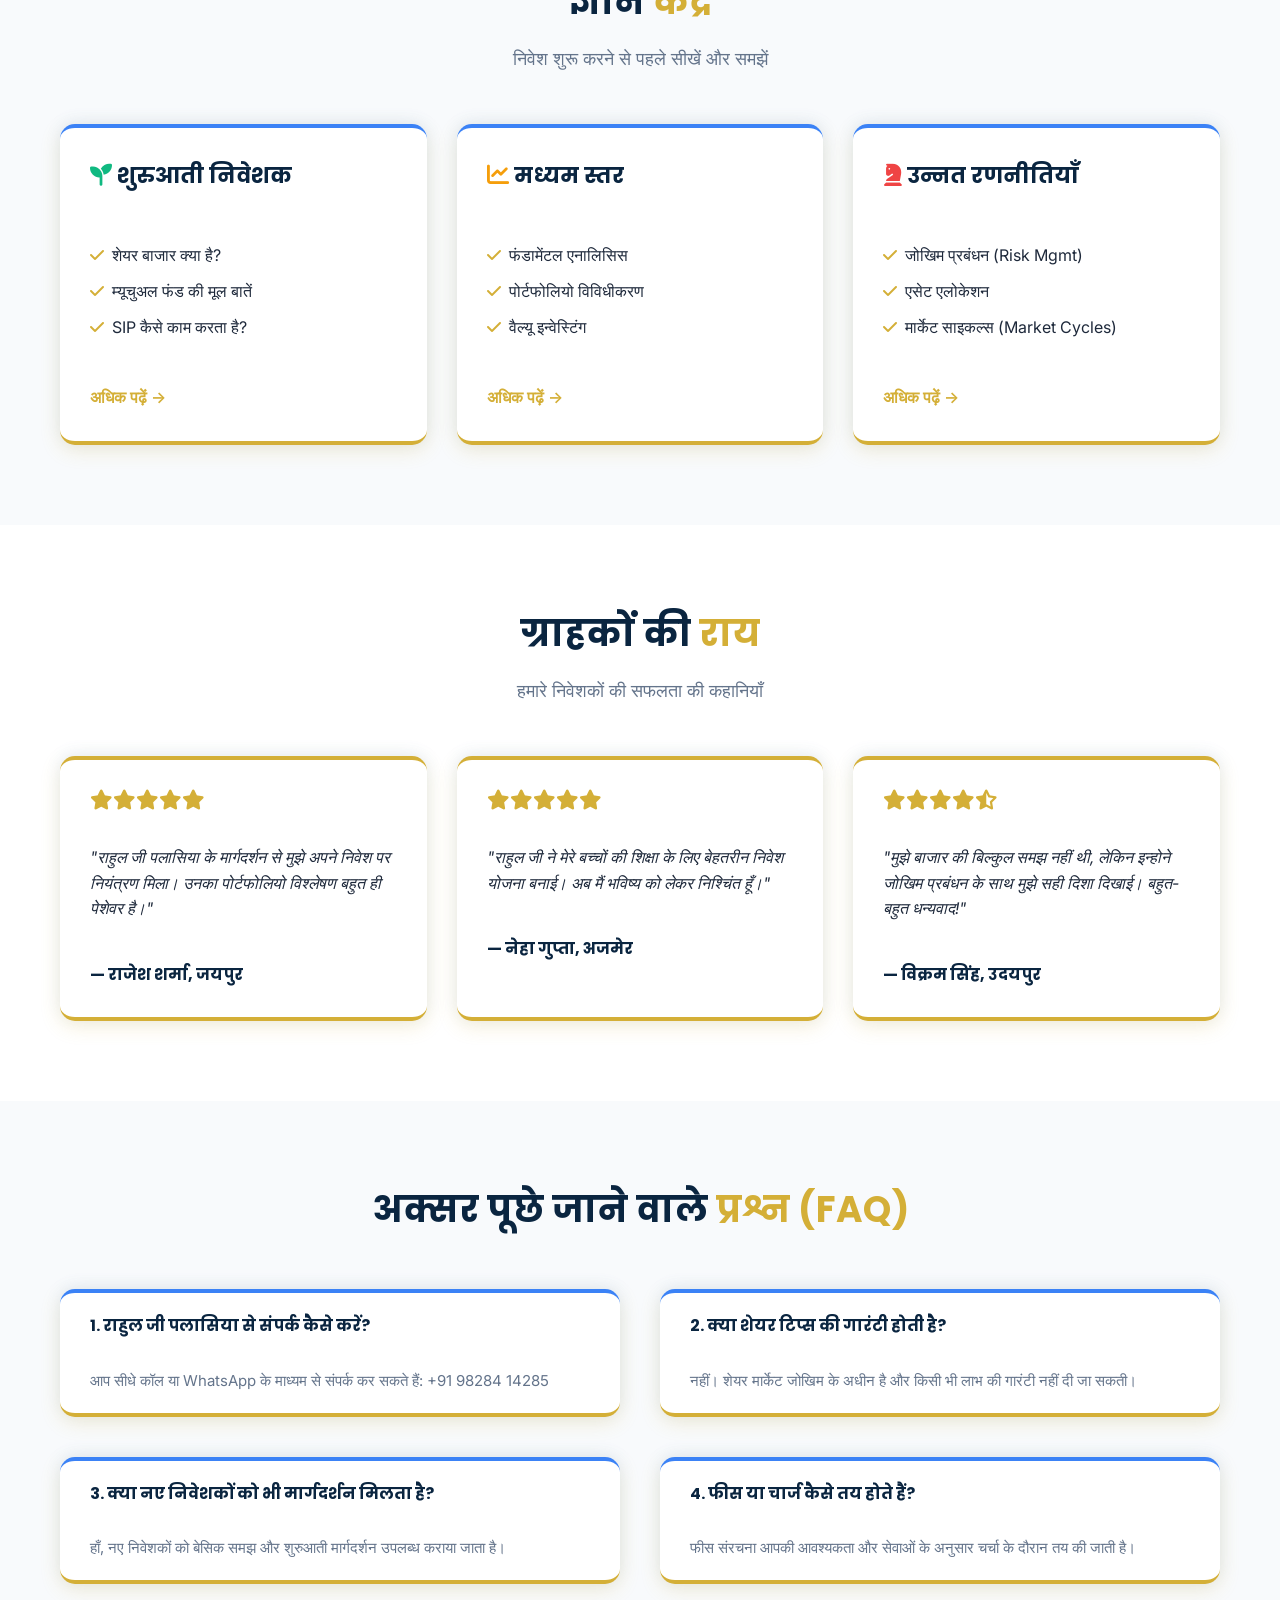
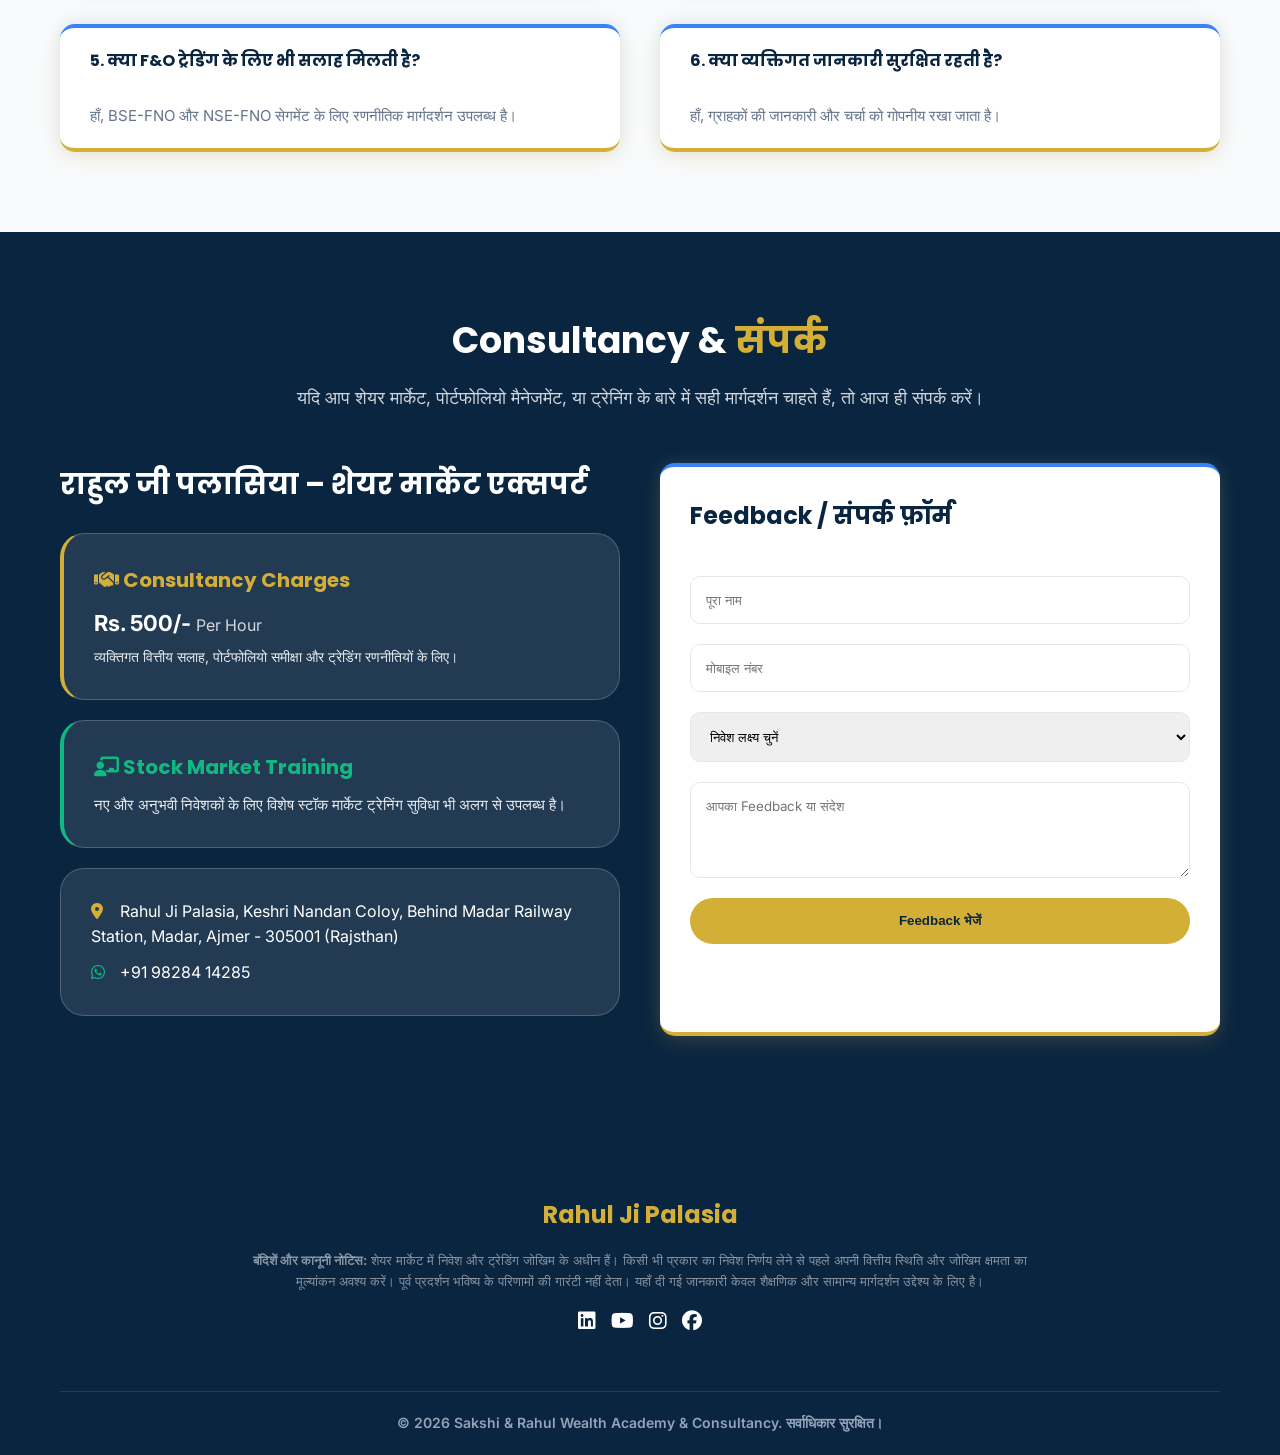
==== commit b2b5dcd6: "Add files via upload" ====
--- a/index.html
+++ b/index.html
@@ -807,7 +807,7 @@
                     
                     <div class="glass-card" style="margin-bottom: 20px; border-left: 4px solid var(--secondary);">
                         <h4 style="color: var(--secondary); margin-bottom: 10px; font-size: 20px;"><i class="fa-solid fa-handshake"></i> Consultancy Charges</h4>
-                        <p style="font-size: 22px; font-weight: bold; margin-bottom: 5px;">Rs. 299/- <span style="font-size: 16px; font-weight: normal; opacity: 0.8;">Per Hour</span></p>
+                        <p style="font-size: 22px; font-weight: bold; margin-bottom: 5px;">Rs. 500/- <span style="font-size: 16px; font-weight: normal; opacity: 0.8;">Per Hour</span></p>
                         <p style="font-size: 14px; opacity: 0.9;">व्यक्तिगत वित्तीय सलाह, पोर्टफोलियो समीक्षा और ट्रेडिंग रणनीतियों के लिए।</p>
                     </div>
 
